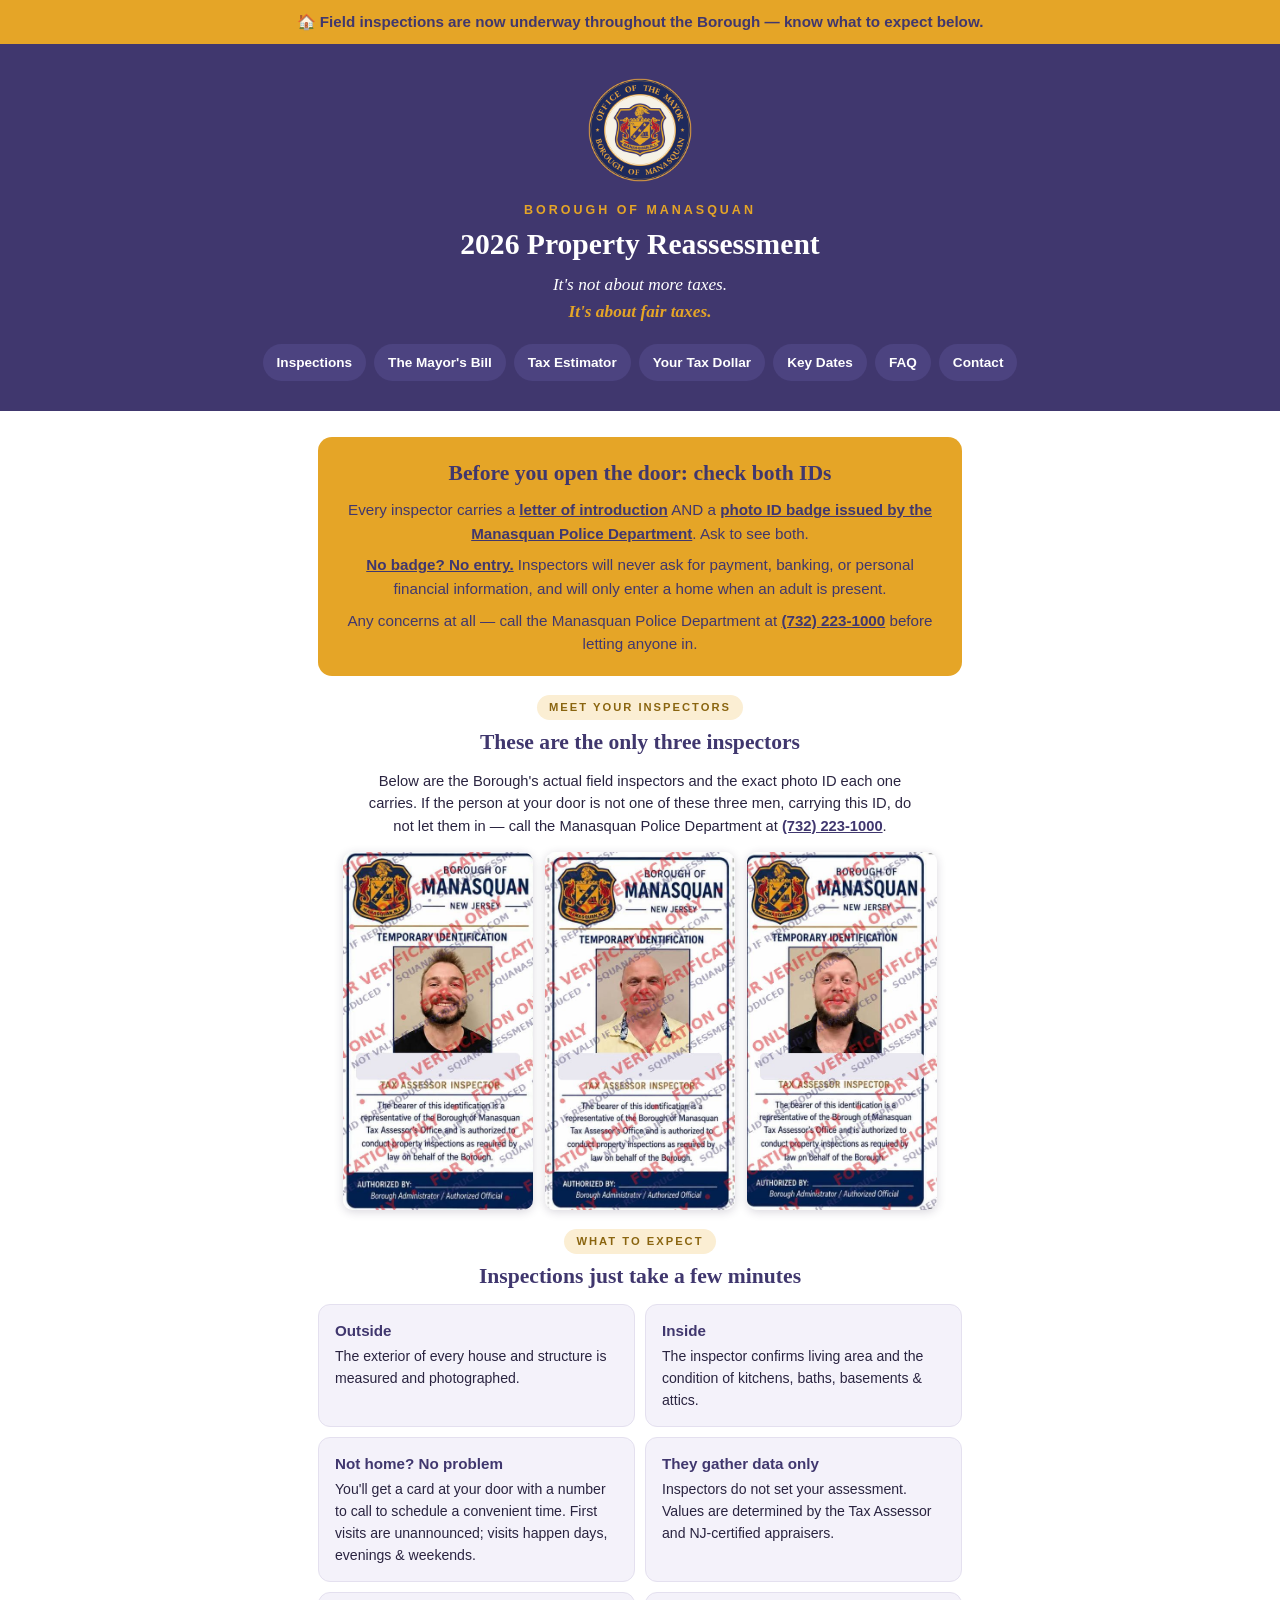
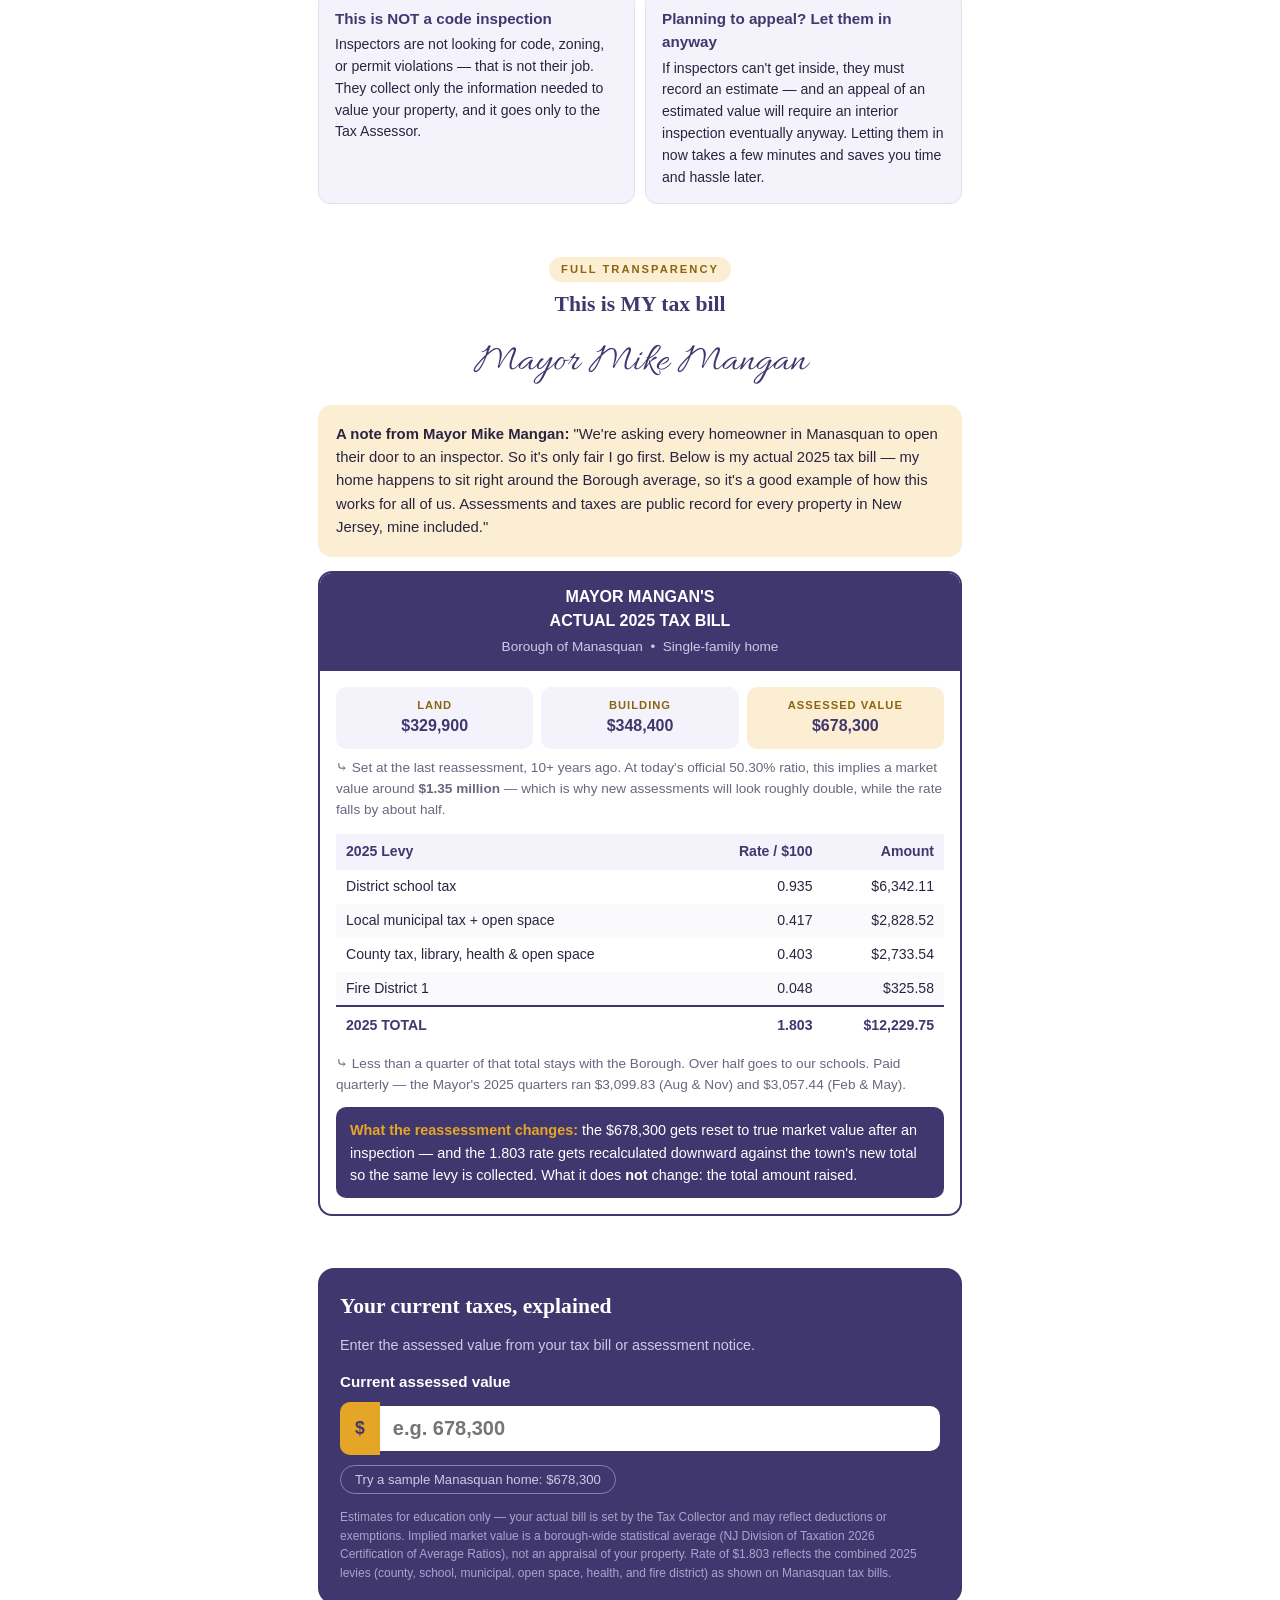
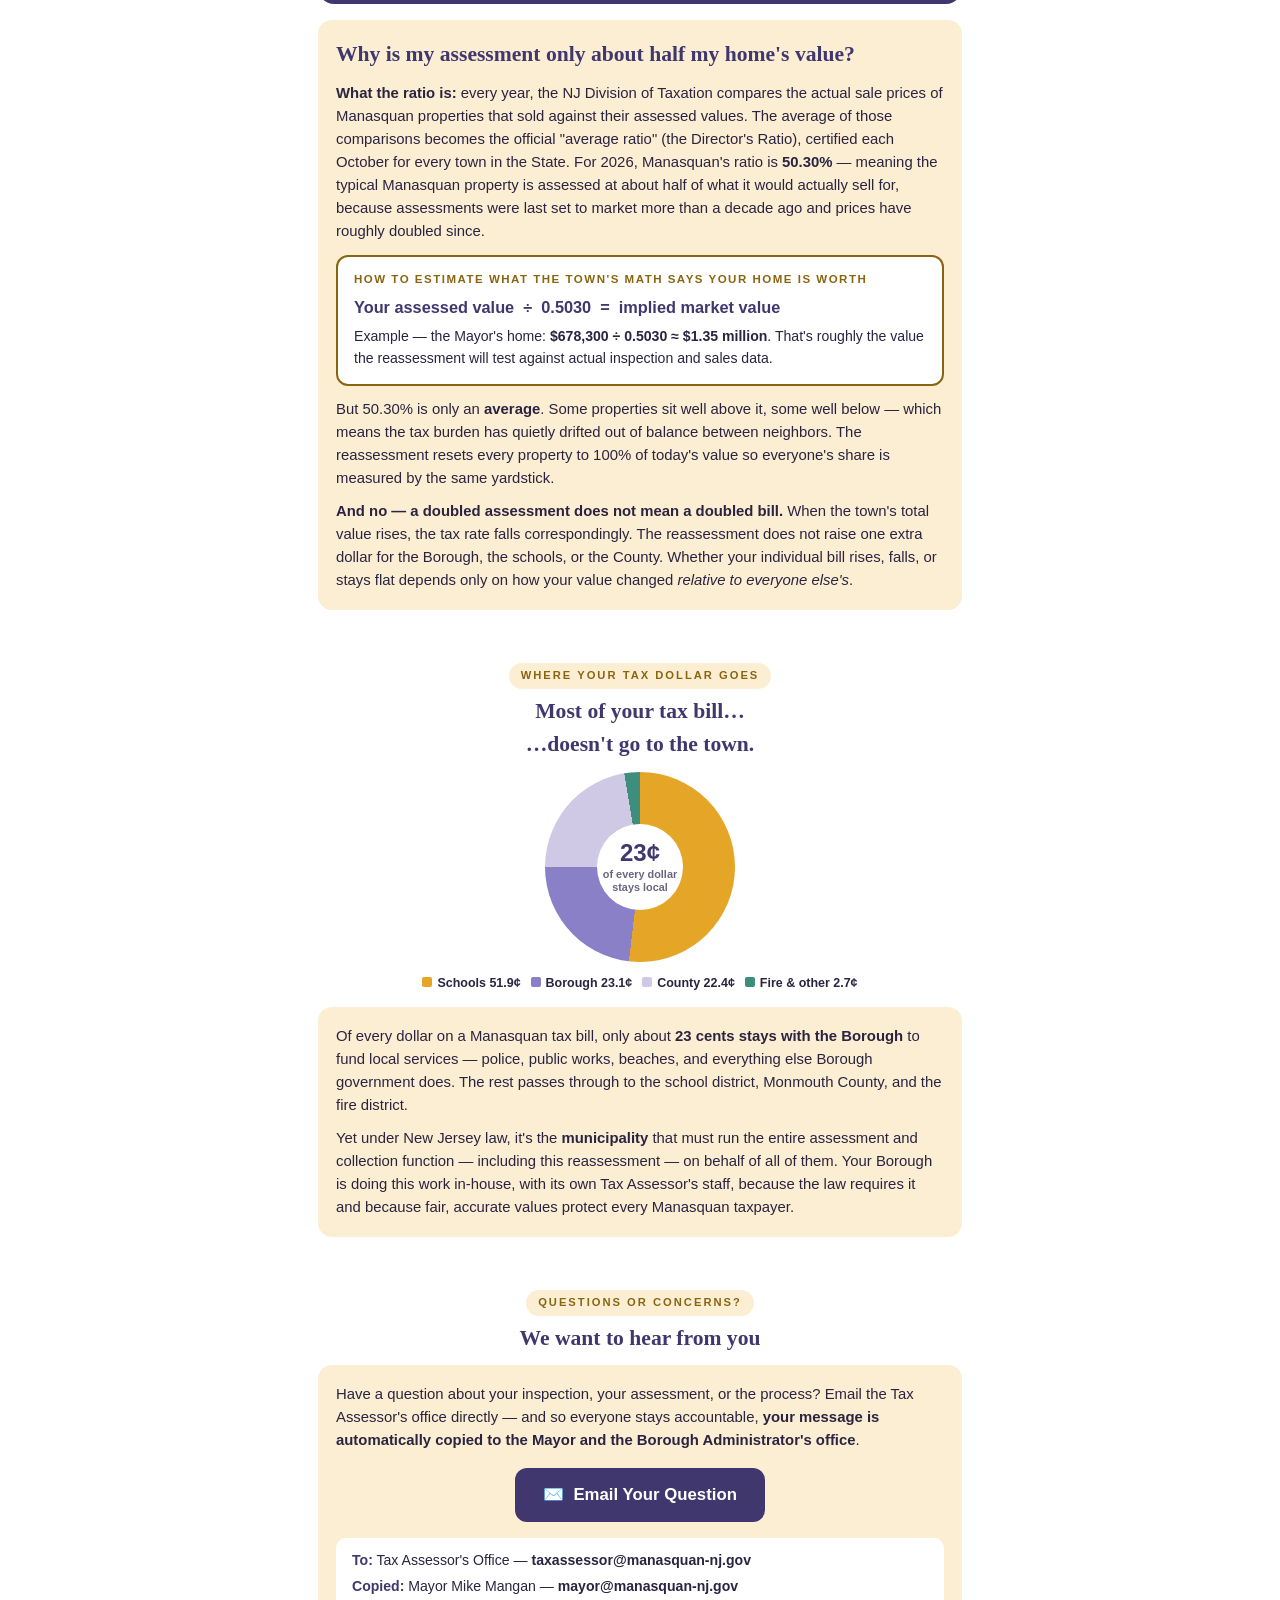
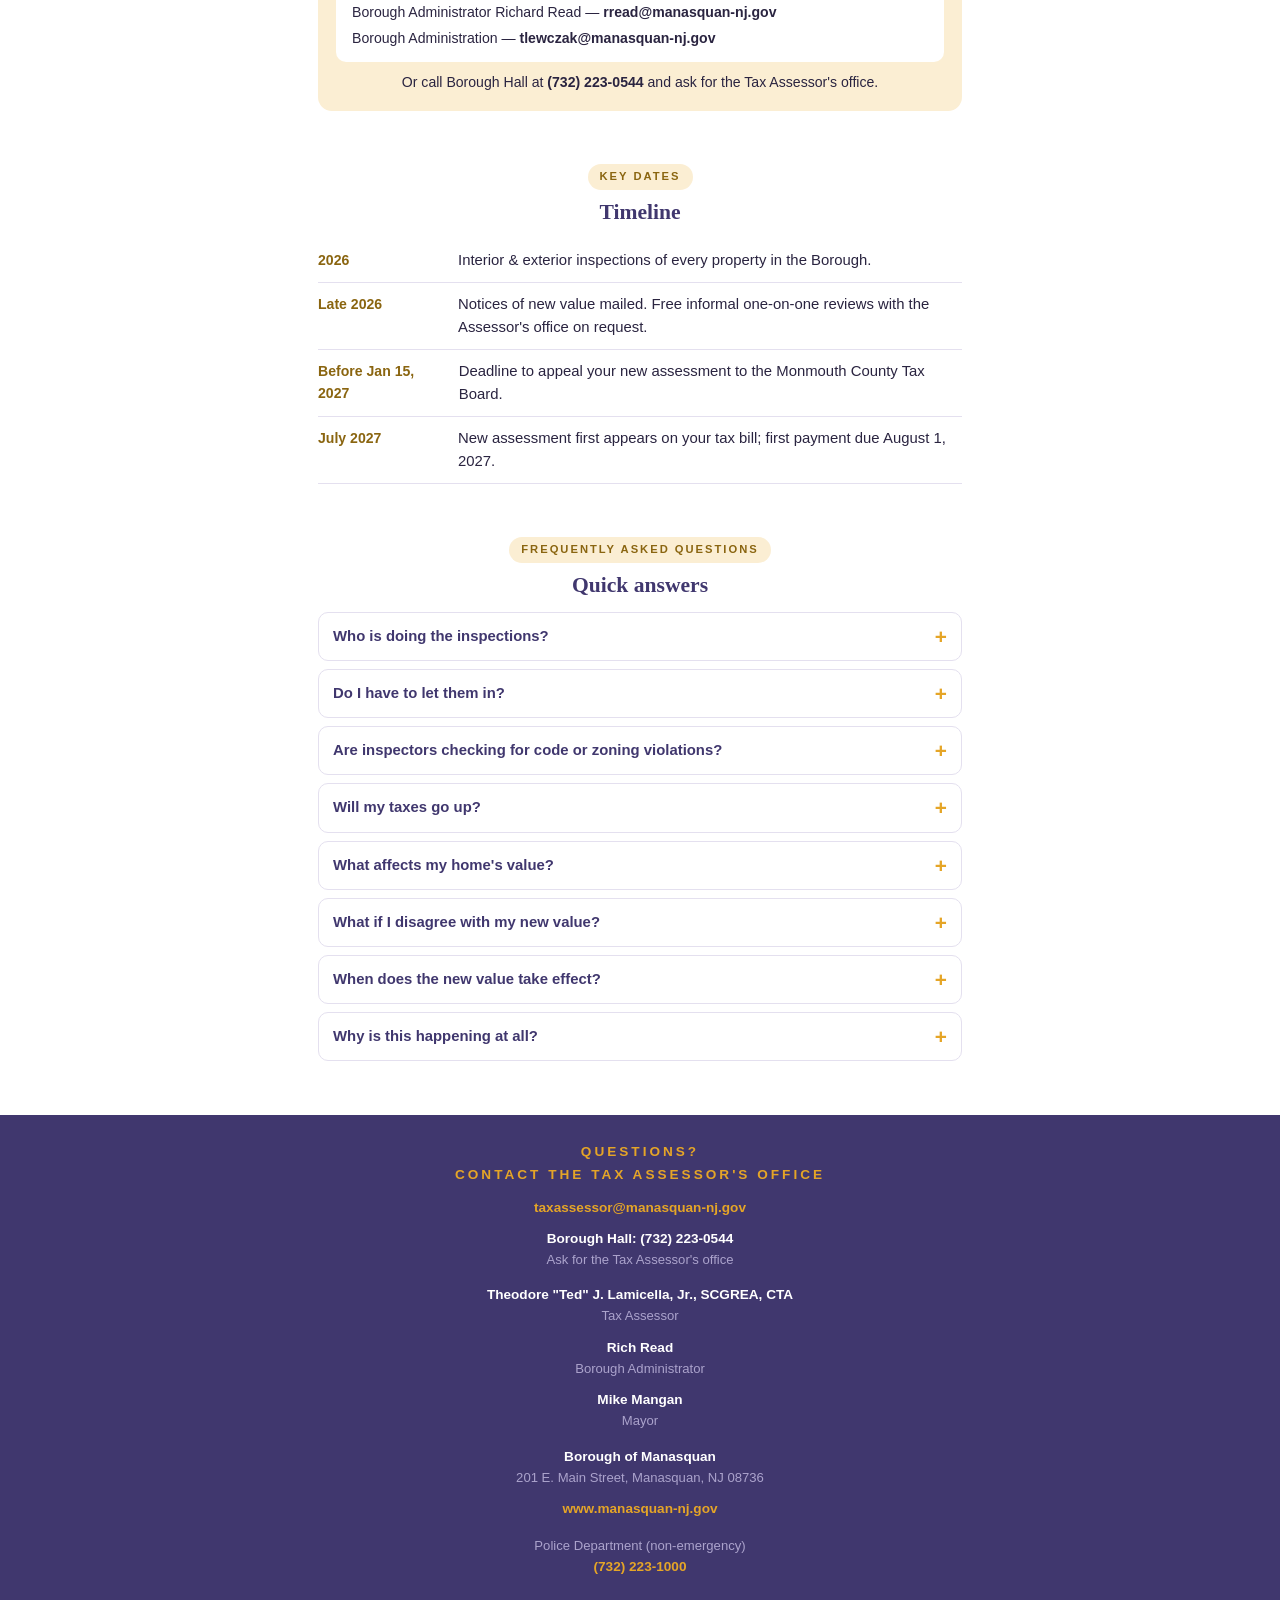
==== index.html @ 30f4b53f "Add files via upload" ====
<!DOCTYPE html>
<html lang="en">
<head>
<meta charset="UTF-8">
<meta name="viewport" content="width=device-width, initial-scale=1.0">
<title>SquanAssessment.com — Manasquan 2026 Property Reassessment</title>
<meta name="description" content="Official information hub for the Borough of Manasquan 2026 property reassessment: what to expect from inspections, tax estimator, key dates, and FAQs.">
<meta property="og:title" content="Manasquan 2026 Property Reassessment">
<link rel="preconnect" href="https://fonts.googleapis.com">
<link rel="preconnect" href="https://fonts.gstatic.com" crossorigin>
<link href="https://fonts.googleapis.com/css2?family=Allura&display=swap" rel="stylesheet">
<meta property="og:description" content="It's not about more taxes. It's about fair taxes. Estimate your bill, learn what inspectors do, and get the facts.">
<style>
  :root{--navy:#40376E;--navy2:#4C4380;--gold:#E5A527;--goldd:#8A6510;--red:#3E8E7E;--ink:#2A2440;--muted:#6B657F;--light:#F4F2FA;--goldl:#FBEED3;}
  *{box-sizing:border-box;margin:0;padding:0;}
  .sealimg{background:url("[data-uri]") center/contain no-repeat;display:inline-block;}
  html{scroll-behavior:smooth;}
  body{font-family:'Segoe UI',Arial,Helvetica,sans-serif;color:var(--ink);line-height:1.55;background:#fff;}
  .wrap{max-width:680px;margin:0 auto;padding:0 18px;}
  /* alert bar */
  .alert{background:var(--gold);color:var(--navy);text-align:center;padding:10px 16px;font-weight:700;font-size:.95rem;}
  /* header */
  header{background:var(--navy);color:#fff;text-align:center;padding:34px 18px 30px;}
  header img{width:104px;height:104px;}
  header .kicker{color:var(--gold);letter-spacing:3px;font-size:.78rem;font-weight:700;margin-top:12px;}
  header h1{font-size:1.85rem;margin:6px 0 2px;font-family:Georgia,serif;line-height:1.2;}
  header .tag{margin-top:10px;font-family:Georgia,serif;font-style:italic;font-size:1.08rem;}
  header .tag b{color:var(--gold);font-style:italic;}
  nav{display:flex;justify-content:center;gap:8px;flex-wrap:wrap;margin-top:18px;}
  nav a{color:#fff;background:var(--navy2);text-decoration:none;font-size:.85rem;font-weight:700;padding:8px 14px;border-radius:20px;}
  nav a:active{background:var(--gold);color:var(--navy);}
  section{padding:26px 0;}
  h2{color:var(--navy);font-size:1.35rem;margin-bottom:10px;font-family:Georgia,serif;}
  .tagpill{display:inline-block;background:var(--goldl);color:var(--goldd);font-weight:700;letter-spacing:2px;font-size:.7rem;padding:4px 12px;border-radius:20px;margin-bottom:6px;}
  /* safety card */
  .safety{background:var(--gold);color:var(--navy);border-radius:14px;padding:20px;text-align:center;}
  .safety h2{color:var(--navy);margin-bottom:8px;text-align:center;}
  .safety p{font-size:.95rem;margin-bottom:8px;}
  .safety p:last-child{margin-bottom:0;}
  .safety b{text-decoration:underline;}
  /* cards */
  .cards{display:grid;grid-template-columns:1fr;gap:10px;margin-top:10px;}
  @media(min-width:520px){.cards{grid-template-columns:1fr 1fr;}}
  .card{background:var(--light);border:1px solid #E4E0EF;border-radius:12px;padding:14px 16px;}
  .card b{color:var(--navy);display:block;margin-bottom:4px;font-size:.95rem;}
  .card p{font-size:.88rem;}
  /* calculator */
  .calc{background:var(--navy);border-radius:16px;padding:22px;color:#fff;}
  .calc h2{color:#fff;}
  .calc .sub{color:#CFC9E6;font-size:.9rem;margin-bottom:14px;}
  label{font-weight:700;display:block;margin-bottom:8px;font-size:.95rem;}
  .inputrow{display:flex;align-items:center;}
  .inputrow span.pre{background:var(--gold);color:var(--navy);font-weight:800;padding:13px 15px;border-radius:10px 0 0 10px;font-size:1.1rem;}
  input[type=text]{flex:1;font-size:1.25rem;font-weight:700;color:var(--ink);padding:11px 13px;border:none;border-radius:0 10px 10px 0;width:100%;outline:none;}
    .exbtn{margin-top:10px;background:none;border:1px solid #8A80B8;color:#CFC9E6;border-radius:20px;padding:6px 14px;font-size:.82rem;cursor:pointer;}
  .results{display:grid;grid-template-columns:1fr;gap:10px;margin-top:16px;}
  @media(min-width:520px){.results{grid-template-columns:1fr 1fr;}}
  .res{background:var(--navy2);border-radius:12px;padding:16px;text-align:center;}
  .res .lbl{font-size:.72rem;font-weight:700;letter-spacing:1.5px;color:var(--gold);}
  .res .val{font-size:1.6rem;font-weight:800;color:#fff;margin:4px 0 2px;}
  .res .sub2{font-size:.78rem;color:#CFC9E6;}
  .quarter{margin-top:10px;font-size:.88rem;color:#DDD8EE;display:none;}
  /* distribution pie */
  .pie{width:190px;height:190px;border-radius:50%;margin:0 auto;
       background:conic-gradient(#E5A527 0 51.86%, #8A80C8 51.86% 74.99%, #CFC9E6 74.99% 97.34%, #3E8E7E 97.34% 100%);
       position:relative;}
  .pie::after{content:"";position:absolute;inset:27.4%;border-radius:50%;background:var(--pie-hole,#fff);}
  .pie .center{position:absolute;inset:0;display:flex;flex-direction:column;align-items:center;justify-content:center;z-index:1;text-align:center;line-height:1.2;}
  /* distribution bar */
  .dist{margin-top:16px;display:none;}
  .dist .lbl{font-size:.72rem;font-weight:700;letter-spacing:1.5px;color:var(--gold);margin-bottom:8px;}
  .legend{display:flex;flex-wrap:wrap;gap:10px;margin-top:8px;font-size:.78rem;color:#DDD8EE;}
  .legend span i{display:inline-block;width:10px;height:10px;border-radius:2px;margin-right:5px;}
  .finePrint{font-size:.75rem;color:#ABA3CC;margin-top:14px;}
  /* explain */
  .explain{background:var(--goldl);border-radius:14px;padding:18px;}
  .explain p{font-size:.93rem;margin-bottom:10px;}
  .explain p:last-child{margin-bottom:0;}
  /* timeline */
  .timeline{list-style:none;}
  .timeline li{display:flex;gap:12px;padding:10px 0;border-bottom:1px solid #E4E0EF;align-items:baseline;font-size:.93rem;}
  .timeline .date{min-width:128px;font-weight:700;color:var(--goldd);font-size:.88rem;}
  /* faq */
  details{border:1px solid #E4E0EF;border-radius:10px;margin-bottom:8px;background:#fff;}
  details[open]{background:var(--light);}
  summary{cursor:pointer;padding:12px 40px 12px 14px;font-weight:700;color:var(--navy);list-style:none;position:relative;font-size:.93rem;}
  summary::-webkit-details-marker{display:none;}
  summary::after{content:"+";position:absolute;right:14px;top:8px;font-size:1.3rem;color:var(--gold);}
  details[open] summary::after{content:"–";}
  details .body{padding:0 14px 12px;font-size:.9rem;}
  footer{background:var(--navy);color:#CFC9E6;text-align:center;padding:26px 18px;font-size:.85rem;margin-top:20px;}
  footer .phone{color:#fff;font-size:1.25rem;font-weight:700;margin:6px 0;}
  footer a{color:var(--gold);text-decoration:none;font-weight:700;}
</style>
</head>
<body>

<div class="alert">🏠 Field inspections are now underway throughout the Borough — know what to expect below.</div>

<header>
  <div class="sealimg" role="img" aria-label="Office of the Mayor, Borough of Manasquan" style="width:104px;height:104px;"></div>
  <div class="kicker">BOROUGH OF MANASQUAN</div>
  <h1>2026 Property Reassessment</h1>
  <div class="tag">It's not about more taxes.<br><b>It's about fair taxes.</b></div>
  <nav>
    <a href="#inspections">Inspections</a>
    <a href="#mayorbill">The Mayor's Bill</a>
    <a href="#estimator">Tax Estimator</a>
    <a href="#dollar">Your Tax Dollar</a>
    <a href="#dates">Key Dates</a>
    <a href="#faq">FAQ</a>
    <a href="#contact">Contact</a>
  </nav>
</header>

<div class="wrap">

<section id="inspections">
  <div class="safety">
    <h2>Before you open the door: check both IDs</h2>
    <p>Every inspector carries a <b>letter of introduction</b> AND a <b>photo ID badge issued by the Manasquan Police Department</b>. Ask to see both.</p>
    <p><b>No badge? No entry.</b> Inspectors will never ask for payment, banking, or personal financial information, and will only enter a home when an adult is present.</p>
    <p>Any concerns at all — call the Manasquan Police Department at <a href="tel:7322231000" style="color:var(--navy);font-weight:800;">(732)&nbsp;223-1000</a> before letting anyone in.</p>
  </div>

  <div style="margin-top:18px;text-align:center;">
    <span class="tagpill">MEET YOUR INSPECTORS</span>
    <h2>These are the only three inspectors</h2>
    <p style="font-size:.92rem;max-width:560px;margin:0 auto 14px;">Below are the Borough's actual field inspectors and the exact photo ID each one carries. If the person at your door is not one of these three men, carrying this ID, do not let them in — call the Manasquan Police Department at <a href="tel:7322231000" style="color:var(--navy);font-weight:800;">(732)&nbsp;223-1000</a>.</p>
    <div style="display:flex;flex-wrap:wrap;justify-content:center;gap:12px;max-width:640px;margin:0 auto;">
      <img src="[data-uri]" alt="Manasquan Tax Assessor Inspector ID badge" style="width:min(190px,44vw);border-radius:10px;box-shadow:0 2px 10px rgba(42,36,64,.18);">
      <img src="[data-uri]" alt="Manasquan Tax Assessor Inspector ID badge" style="width:min(190px,44vw);border-radius:10px;box-shadow:0 2px 10px rgba(42,36,64,.18);">
      <img src="[data-uri]" alt="Manasquan Tax Assessor Inspector ID badge" style="width:min(190px,44vw);border-radius:10px;box-shadow:0 2px 10px rgba(42,36,64,.18);">
    </div>
  </div>

  <div style="margin-top:18px;">
    <div style="text-align:center;"><span class="tagpill">WHAT TO EXPECT</span>
    <h2>Inspections just take a few minutes</h2></div>
    <div class="cards">
      <div class="card"><b>Outside</b><p>The exterior of every house and structure is measured and photographed.</p></div>
      <div class="card"><b>Inside</b><p>The inspector confirms living area and the condition of kitchens, baths, basements &amp; attics.</p></div>
      <div class="card"><b>Not home? No problem</b><p>You'll get a card at your door with a number to call to schedule a convenient time. First visits are unannounced; visits happen days, evenings &amp; weekends.</p></div>
      <div class="card"><b>They gather data only</b><p>Inspectors do not set your assessment. Values are determined by the Tax Assessor and NJ-certified appraisers.</p></div>
      <div class="card"><b>This is NOT a code inspection</b><p>Inspectors are not looking for code, zoning, or permit violations — that is not their job. They collect only the information needed to value your property, and it goes only to the Tax Assessor.</p></div>
      <div class="card"><b>Planning to appeal? Let them in anyway</b><p>If inspectors can't get inside, they must record an estimate — and an appeal of an estimated value will require an interior inspection eventually anyway. Letting them in now takes a few minutes and saves you time and hassle later.</p></div>
    </div>
  </div>
</section>

<section id="mayorbill" style="text-align:center;">
  <span class="tagpill">FULL TRANSPARENCY</span>
  <h2 style="text-align:center;">This is MY tax bill</h2>
  <div style="font-family:'Allura','Snell Roundhand','Segoe Script',cursive;font-size:2.5rem;color:var(--navy);margin:2px 0 12px;">Mayor Mike Mangan</div>
  <div class="explain" style="margin-bottom:14px;text-align:left;">
    <p><b>A note from Mayor Mike Mangan:</b> "We're asking every homeowner in Manasquan to open their door to an inspector. So it's only fair I go first. Below is my actual 2025 tax bill — my home happens to sit right around the Borough average, so it's a good example of how this works for all of us. Assessments and taxes are public record for every property in New Jersey, mine included."</p>
  </div>

  <div style="border:2px solid var(--navy);border-radius:14px;overflow:hidden;text-align:left;">
    <div style="background:var(--navy);color:#fff;padding:12px 16px;text-align:center;">
      <b>MAYOR MANGAN'S</b><br><b>ACTUAL 2025 TAX BILL</b><br>
      <span style="color:#CFC9E6;font-size:.85rem;">Borough of Manasquan &nbsp;•&nbsp; Single-family home</span>
    </div>
    <div style="padding:16px;">

      <div style="display:grid;grid-template-columns:1fr 1fr 1fr;gap:8px;text-align:center;">
        <div style="background:var(--light);border-radius:10px;padding:10px;"><div style="font-size:.7rem;font-weight:700;letter-spacing:1px;color:var(--goldd);">LAND</div><div style="font-weight:800;color:var(--navy);">$329,900</div></div>
        <div style="background:var(--light);border-radius:10px;padding:10px;"><div style="font-size:.7rem;font-weight:700;letter-spacing:1px;color:var(--goldd);">BUILDING</div><div style="font-weight:800;color:var(--navy);">$348,400</div></div>
        <div style="background:var(--goldl);border-radius:10px;padding:10px;"><div style="font-size:.7rem;font-weight:700;letter-spacing:1px;color:var(--goldd);">ASSESSED VALUE</div><div style="font-weight:800;color:var(--navy);">$678,300</div></div>
      </div>
      <p style="font-size:.85rem;margin-top:8px;color:var(--muted);">⤷ Set at the last reassessment, 10+ years ago. At today's official 50.30% ratio, this implies a market value around <b>$1.35&nbsp;million</b> — which is why new assessments will look roughly double, while the rate falls by about half.</p>

      <table style="width:100%;border-collapse:collapse;font-size:.88rem;margin-top:14px;">
        <tr style="background:var(--light);"><th style="text-align:left;padding:7px 10px;color:var(--navy);">2025 Levy</th><th style="text-align:right;padding:7px 10px;color:var(--navy);">Rate / $100</th><th style="text-align:right;padding:7px 10px;color:var(--navy);">Amount</th></tr>
        <tr><td style="padding:6px 10px;">District school tax</td><td style="text-align:right;padding:6px 10px;">0.935</td><td style="text-align:right;padding:6px 10px;">$6,342.11</td></tr>
        <tr style="background:#FAFAFC;"><td style="padding:6px 10px;">Local municipal tax + open space</td><td style="text-align:right;padding:6px 10px;">0.417</td><td style="text-align:right;padding:6px 10px;">$2,828.52</td></tr>
        <tr><td style="padding:6px 10px;">County tax, library, health &amp; open space</td><td style="text-align:right;padding:6px 10px;">0.403</td><td style="text-align:right;padding:6px 10px;">$2,733.54</td></tr>
        <tr style="background:#FAFAFC;"><td style="padding:6px 10px;">Fire District 1</td><td style="text-align:right;padding:6px 10px;">0.048</td><td style="text-align:right;padding:6px 10px;">$325.58</td></tr>
        <tr style="border-top:2px solid var(--navy);"><td style="padding:8px 10px;font-weight:800;color:var(--navy);">2025 TOTAL</td><td style="text-align:right;padding:8px 10px;font-weight:800;color:var(--navy);">1.803</td><td style="text-align:right;padding:8px 10px;font-weight:800;color:var(--navy);">$12,229.75</td></tr>
      </table>
      <p style="font-size:.85rem;margin-top:8px;color:var(--muted);">⤷ Less than a quarter of that total stays with the Borough. Over half goes to our schools. Paid quarterly — the Mayor's 2025 quarters ran $3,099.83 (Aug &amp; Nov) and $3,057.44 (Feb &amp; May).</p>

      <div style="background:var(--navy);color:#fff;border-radius:10px;padding:12px 14px;margin-top:12px;font-size:.9rem;">
        <b style="color:var(--gold);">What the reassessment changes:</b> the $678,300 gets reset to true market value after an inspection — and the 1.803 rate gets recalculated downward against the town's new total so the same levy is collected. What it does <b>not</b> change: the total amount raised.
      </div>

    </div>
  </div>
</section>

<section id="estimator">
  <div class="calc">
    <h2>Your current taxes, explained</h2>
    <div class="sub">Enter the assessed value from your tax bill or assessment notice.</div>
    <label for="av">Current assessed value</label>
    <div class="inputrow">
      <span class="pre">$</span>
      <input type="text" id="av" inputmode="numeric" placeholder="e.g. 678,300" autocomplete="off">
    </div>
    <button class="exbtn" id="exbtn" type="button">Try a sample Manasquan home: $678,300</button>

    <div class="results" id="results" style="display:none;">
      <div class="res">
        <div class="lbl">ESTIMATED ANNUAL TAX</div>
        <div class="val" id="bill">—</div>
        <div class="sub2">at the 2025 all-in rate of $1.803 per $100 of assessed value</div>
      </div>
      <div class="res">
        <div class="lbl">IMPLIED MARKET VALUE</div>
        <div class="val" id="mkt">—</div>
        <div class="sub2">your assessment ÷ the State's official 50.30% ratio for Manasquan</div>
      </div>
    </div>
    <div class="quarter" id="quarter"></div>

    <div class="dist" id="dist">
      <div class="lbl">WHERE YOUR TAX DOLLAR GOES</div>
      <div class="pie" style="--pie-hole:var(--navy);width:160px;height:160px;">
        <div class="center" style="color:#fff;"><span id="pieTotal" style="font-size:1.05rem;font-weight:800;"></span><span style="font-size:.62rem;font-weight:700;color:#CFC9E6;">per year</span></div>
      </div>
      <div class="legend" style="justify-content:center;margin-top:12px;">
        <span><i style="background:#E5A527;"></i>Schools 51.9% — <b id="dSchool"></b></span>
        <span><i style="background:#8A80C8;"></i>Municipal 23.1% — <b id="dMuni"></b></span>
        <span><i style="background:#CFC9E6;"></i>County 22.4% — <b id="dCounty"></b></span>
        <span><i style="background:#3E8E7E;"></i>Fire &amp; other 2.7% — <b id="dOther"></b></span>
      </div>
    </div>

    <div class="finePrint">Estimates for education only — your actual bill is set by the Tax Collector and may reflect deductions or exemptions. Implied market value is a borough-wide statistical average (NJ Division of Taxation 2026 Certification of Average Ratios), not an appraisal of your property. Rate of $1.803 reflects the combined 2025 levies (county, school, municipal, open space, health, and fire district) as shown on Manasquan tax bills.</div>
  </div>

  <div class="explain" style="margin-top:16px;">
    <h2>Why is my assessment only about half my home's value?</h2>
    <p><b>What the ratio is:</b> every year, the NJ Division of Taxation compares the actual sale prices of Manasquan properties that sold against their assessed values. The average of those comparisons becomes the official "average ratio" (the Director's Ratio), certified each October for every town in the State. For 2026, Manasquan's ratio is <b>50.30%</b> — meaning the typical Manasquan property is assessed at about half of what it would actually sell for, because assessments were last set to market more than a decade ago and prices have roughly doubled since.</p>
    <div style="background:#fff;border:2px solid var(--goldd);border-radius:12px;padding:14px 16px;margin:12px 0;">
      <div style="font-size:.72rem;font-weight:700;letter-spacing:1.5px;color:var(--goldd);margin-bottom:6px;">HOW TO ESTIMATE WHAT THE TOWN'S MATH SAYS YOUR HOME IS WORTH</div>
      <div style="font-weight:800;color:var(--navy);font-size:1.02rem;">Your assessed value &nbsp;÷&nbsp; 0.5030 &nbsp;=&nbsp; implied market value</div>
      <div style="font-size:.88rem;color:var(--ink);margin-top:6px;">Example — the Mayor's home: <b>$678,300 ÷ 0.5030 ≈ $1.35 million</b>. That's roughly the value the reassessment will test against actual inspection and sales data.</div>
    </div>
    <p>But 50.30% is only an <b>average</b>. Some properties sit well above it, some well below — which means the tax burden has quietly drifted out of balance between neighbors. The reassessment resets every property to 100% of today's value so everyone's share is measured by the same yardstick.</p>
    <p><b>And no — a doubled assessment does not mean a doubled bill.</b> When the town's total value rises, the tax rate falls correspondingly. The reassessment does not raise one extra dollar for the Borough, the schools, or the County. Whether your individual bill rises, falls, or stays flat depends only on how your value changed <i>relative to everyone else's</i>.</p>
  </div>
</section>

<section id="dollar">
  <div style="text-align:center;"><span class="tagpill">WHERE YOUR TAX DOLLAR GOES</span>
  <h2>Most of your tax bill…<br>…doesn't go to the town.</h2></div>
  <div class="pie" style="--pie-hole:#fff;">
    <div class="center"><span style="font-size:1.5rem;font-weight:800;color:var(--navy);">23&cent;</span><span style="font-size:.68rem;font-weight:700;color:var(--muted);">of every dollar<br>stays local</span></div>
  </div>
  <div class="legend" style="color:var(--ink);justify-content:center;margin-top:12px;">
    <span><i style="background:#E5A527;"></i><b>Schools&nbsp;51.9¢</b></span>
    <span><i style="background:#8A80C8;"></i><b>Borough&nbsp;23.1¢</b></span>
    <span><i style="background:#CFC9E6;"></i><b>County&nbsp;22.4¢</b></span>
    <span><i style="background:#3E8E7E;"></i><b>Fire&nbsp;&amp;&nbsp;other&nbsp;2.7¢</b></span>
  </div>
  <div class="explain" style="margin-top:14px;">
    <p>Of every dollar on a Manasquan tax bill, only about <b>23 cents stays with the Borough</b> to fund local services — police, public works, beaches, and everything else Borough government does. The rest passes through to the school district, Monmouth County, and the fire district.</p>
    <p>Yet under New Jersey law, it's the <b>municipality</b> that must run the entire assessment and collection function — including this reassessment — on behalf of all of them. Your Borough is doing this work in-house, with its own Tax Assessor's staff, because the law requires it and because fair, accurate values protect every Manasquan taxpayer.</p>
  </div>
</section>

<section id="contact">
  <div style="text-align:center;"><span class="tagpill">QUESTIONS OR CONCERNS?</span>
  <h2>We want to hear from you</h2></div>
  <div class="explain">
    <p>Have a question about your inspection, your assessment, or the process? Email the Tax Assessor's office directly — and so everyone stays accountable, <b>your message is automatically copied to the Mayor and the Borough Administrator's office</b>.</p>
    <p style="text-align:center;margin:16px 0;">
      <a href="mailto:taxassessor@manasquan-nj.gov?cc=mayor@manasquan-nj.gov,rread@manasquan-nj.gov,tlewczak@manasquan-nj.gov&subject=Reassessment%20Question%20(via%20SquanAssessment.com)&body=Name%3A%0AProperty%20address%3A%0A%0AMy%20question%20or%20concern%3A%0A"
         style="display:inline-block;background:var(--navy);color:#fff;font-weight:800;text-decoration:none;padding:14px 28px;border-radius:12px;font-size:1.05rem;">✉️&nbsp; Email Your Question</a>
    </p>
    <div style="background:#fff;border-radius:10px;padding:12px 16px;font-size:.88rem;">
      <div style="margin-bottom:4px;"><b style="color:var(--navy);">To:</b> Tax Assessor's Office — <b>taxassessor@manasquan-nj.gov</b></div>
      <div style="margin-bottom:4px;"><b style="color:var(--navy);">Copied:</b> Mayor Mike Mangan — <b>mayor@manasquan-nj.gov</b></div>
      <div style="margin-bottom:4px;"><b style="color:var(--navy);"></b>Borough Administrator Richard Read — <b>rread@manasquan-nj.gov</b></div>
      <div><b style="color:var(--navy);"></b>Borough Administration — <b>tlewczak@manasquan-nj.gov</b></div>
    </div>
    <p style="text-align:center;font-size:.88rem;margin-top:10px;">Or call Borough Hall at <b>(732)&nbsp;223-0544</b> and ask for the Tax Assessor's office.</p>
  </div>

</section>

<section id="dates">
  <div style="text-align:center;"><span class="tagpill">KEY DATES</span>
  <h2>Timeline</h2></div>
  <ul class="timeline">
    <li><span class="date">2026</span><span>Interior &amp; exterior inspections of every property in the Borough.</span></li>
    <li><span class="date">Late 2026</span><span>Notices of new value mailed. Free informal one-on-one reviews with the Assessor's office on request.</span></li>
    <li><span class="date">Before Jan 15, 2027</span><span>Deadline to appeal your new assessment to the Monmouth County Tax Board.</span></li>
    <li><span class="date">July 2027</span><span>New assessment first appears on your tax bill; first payment due August 1, 2027.</span></li>
  </ul>
</section>

<section id="faq">
  <div style="text-align:center;"><span class="tagpill">FREQUENTLY ASKED QUESTIONS</span>
  <h2>Quick answers</h2></div>

  <details><summary>Who is doing the inspections?</summary><div class="body">Trained inspectors from the Borough Tax Assessor's own staff — this reassessment is being done in-house, not by an outside firm. Every inspector carries a letter of introduction and a Manasquan Police Department photo ID badge.</div></details>
  <details><summary>Do I have to let them in?</summary><div class="body">You never have to answer the door at an inconvenient time. But an actual interior inspection is in your interest: if inspectors can't get inside after two visits, they must record a considered estimate of your interior — and if that estimate is wrong, your value could be too. Even if you expect to appeal, an appeal of an estimated value will require an interior inspection eventually anyway — so letting the inspector in now costs you less time, not more. If you miss them, just call the number on the card they leave.</div></details>
  <details><summary>Are inspectors checking for code or zoning violations?</summary><div class="body">No. This is not a code enforcement, zoning, or permit inspection, and inspectors are not looking for violations. Their only job is to gather the information needed to fairly value your property — living area, condition, and features — and that information goes only to the Tax Assessor for valuation purposes.</div></details>
  <details><summary>Will my taxes go up?</summary><div class="body">Not necessarily. The reassessment collects the same total levy — it doesn't raise one extra dollar. As values rise to 100% of market, the tax rate falls correspondingly. Your individual bill depends on how your property's value changed relative to everyone else's, and can't be predicted until the reassessment is complete and the new rate is computed.</div></details>
  <details><summary>What affects my home's value?</summary><div class="body">Total living area in square feet (not a room count), plus condition and features: remodeled kitchens and baths, finished basements, central air, decks, patios, pools, garages, land features, and overall condition. Physical condition also sets depreciation for age and use.</div></details>
  <details><summary>What if I disagree with my new value?</summary><div class="body">First, request a free informal one-on-one review with the Tax Assessor's office — they'll walk through exactly how your value was reached. Still not satisfied? File a formal appeal with the Monmouth County Tax Board before January 15. Bring recent sales of comparable properties. Remember: you can appeal your assessment, not your taxes.</div></details>
  <details><summary>When does the new value take effect?</summary><div class="body">The new assessment becomes the basis of your 2027 taxes. It first appears on the bill you receive in July 2027, with the first payment due August 1, 2027.</div></details>
  <details><summary>Why is this happening at all?</summary><div class="body">The Monmouth County Board of Taxation ordered Manasquan (and several other towns) to reassess. NJ law requires assessment at 100% of true market value, and after 10+ years ours have drifted to about half that — unevenly. The purpose is a fair distribution of the same tax levy.</div></details>
</section>

</div>

<footer>
  <div style="letter-spacing:3px;color:#E5A527;font-weight:700;">QUESTIONS?</div>
  <div style="letter-spacing:3px;color:#E5A527;font-weight:700;margin-top:2px;">CONTACT THE TAX ASSESSOR'S OFFICE</div>

  <div style="margin-top:12px;"><a href="mailto:taxassessor@manasquan-nj.gov">taxassessor@manasquan-nj.gov</a></div>
  <div style="margin-top:10px;"><b style="color:#fff;">Borough Hall: <a href="tel:7322230544" style="color:#fff;text-decoration:none;">(732) 223-0544</a></b><br><span style="font-size:.82rem;color:#ABA3CC;">Ask for the Tax Assessor's office</span></div>

  <div style="margin-top:14px;"><b style="color:#fff;">Theodore "Ted" J. Lamicella, Jr., SCGREA, CTA</b><br><span style="font-size:.82rem;color:#ABA3CC;">Tax Assessor</span></div>
  <div style="margin-top:10px;"><b style="color:#fff;">Rich Read</b><br><span style="font-size:.82rem;color:#ABA3CC;">Borough Administrator</span></div>
  <div style="margin-top:10px;"><b style="color:#fff;">Mike Mangan</b><br><span style="font-size:.82rem;color:#ABA3CC;">Mayor</span></div>

  <div style="margin-top:14px;"><b style="color:#fff;">Borough of Manasquan</b><br><span style="font-size:.82rem;color:#ABA3CC;">201 E. Main Street, Manasquan, NJ 08736</span></div>
  <div style="margin-top:10px;"><a href="https://www.manasquan-nj.gov">www.manasquan-nj.gov</a></div>

  <div style="margin-top:16px;"><span style="font-size:.82rem;color:#ABA3CC;">Police Department (non-emergency)</span><br><a href="tel:7322231000" style="color:#E5A527;font-weight:700;text-decoration:none;">(732) 223-1000</a></div>
</footer>

<script>
(function(){
  var RATE = 1.803;    // 2025 all-in rate per $100 (matches actual Manasquan bills incl. fire district)
  var RATIO = 0.5030;  // NJ 2026 average ratio for Manasquan
  var SPLIT = {school:0.5186, muni:0.2313, county:0.2235, other:0.0266};
  var av = document.getElementById('av');

  function fmt(n){ return n.toLocaleString('en-US', {style:'currency', currency:'USD', maximumFractionDigits:0}); }

  function recalc(){
    var raw = av.value.replace(/[^0-9]/g,'');
    av.value = raw.length ? parseInt(raw,10).toLocaleString('en-US') : '';
    var v = parseInt(raw||'0',10);
    var show = v >= 10000;
    document.getElementById('results').style.display = show ? 'grid' : 'none';
    document.getElementById('quarter').style.display = show ? 'block' : 'none';
    document.getElementById('dist').style.display = show ? 'block' : 'none';
    if(!show) return;
    var bill = v/100*RATE;
    document.getElementById('bill').textContent = fmt(bill);
    document.getElementById('mkt').textContent = fmt(v/RATIO);
    document.getElementById('quarter').innerHTML = 'That\'s roughly <b>' + fmt(bill/4) + ' per quarter</b> (' + fmt(bill/12) + '/month).';
    document.getElementById('dSchool').textContent = fmt(bill*SPLIT.school);
    document.getElementById('dMuni').textContent = fmt(bill*SPLIT.muni);
    document.getElementById('dCounty').textContent = fmt(bill*SPLIT.county);
    document.getElementById('dOther').textContent = fmt(bill*SPLIT.other);
    document.getElementById('pieTotal').textContent = fmt(bill);
  }
  av.addEventListener('input', recalc);
  document.getElementById('exbtn').addEventListener('click', function(){
    av.value = '678,300'; recalc();
    av.scrollIntoView({behavior:'smooth', block:'center'});
  });

})();
</script>

</body>
</html>
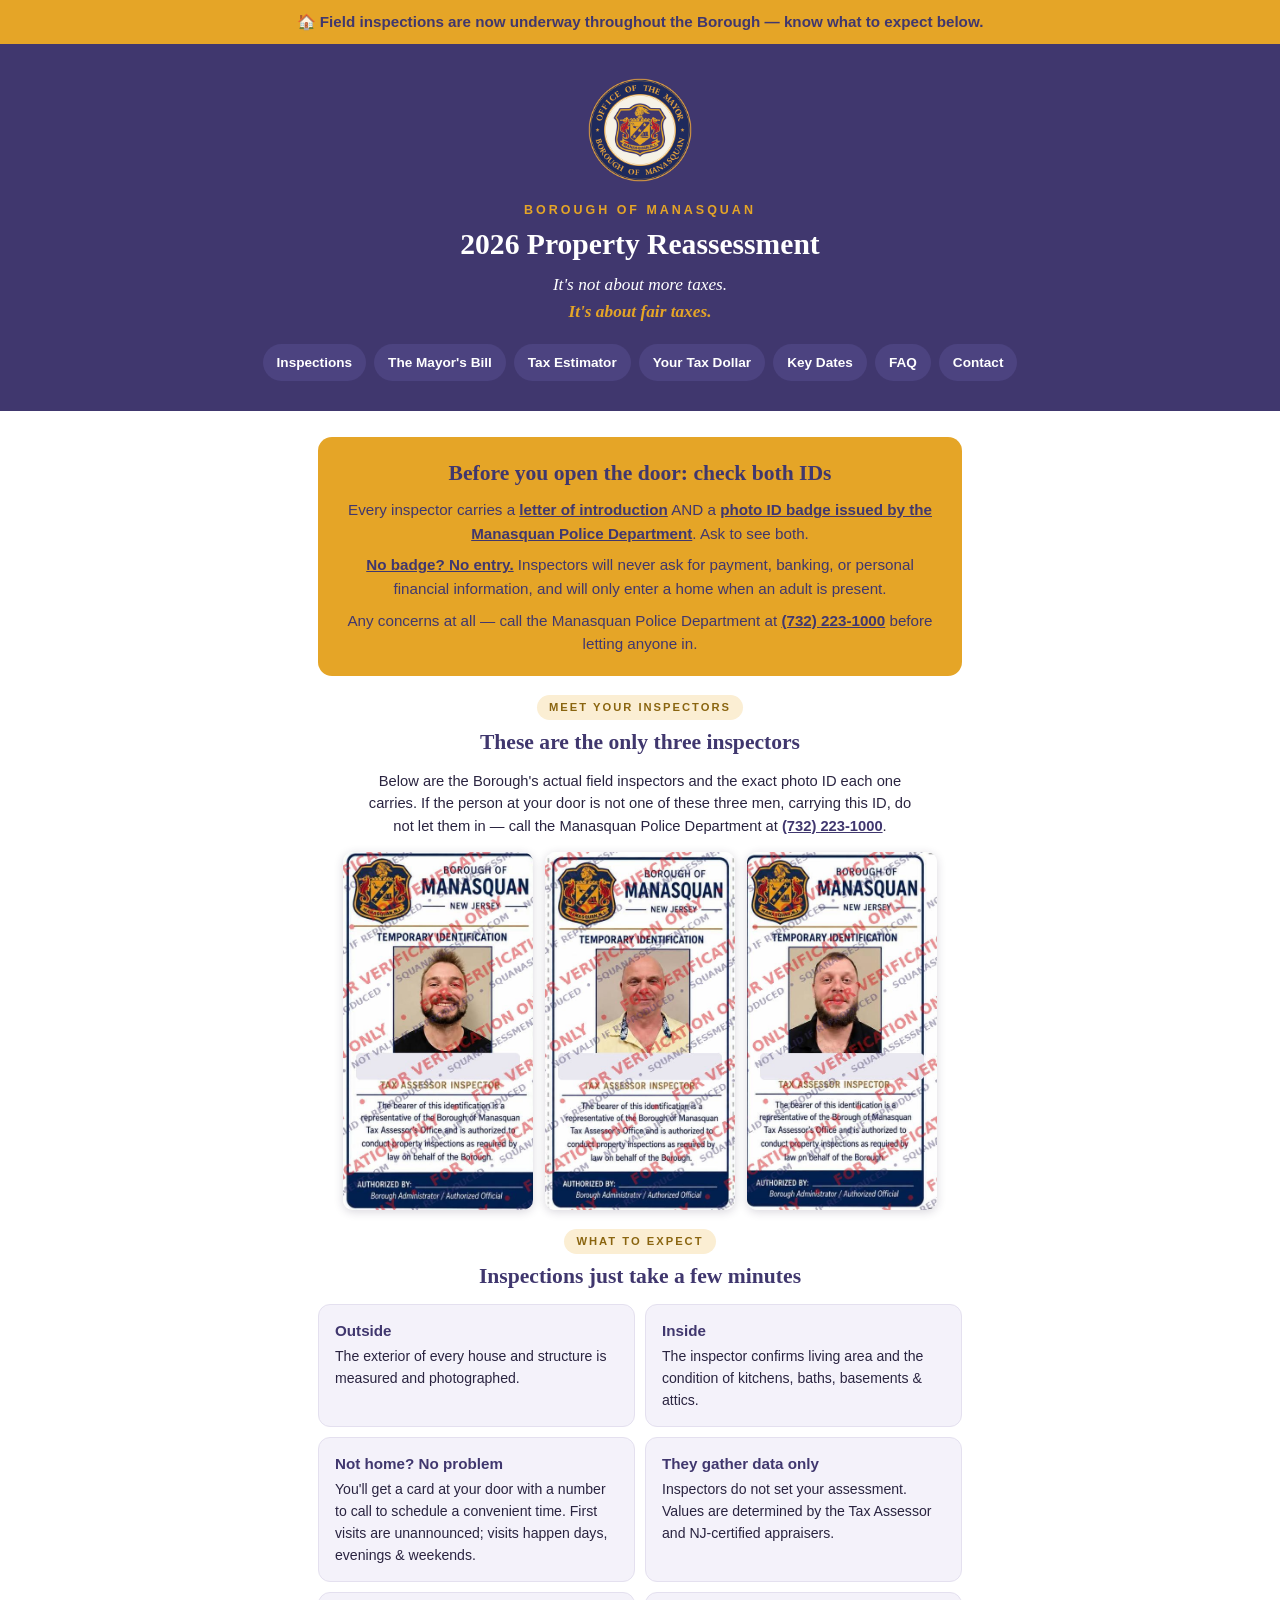
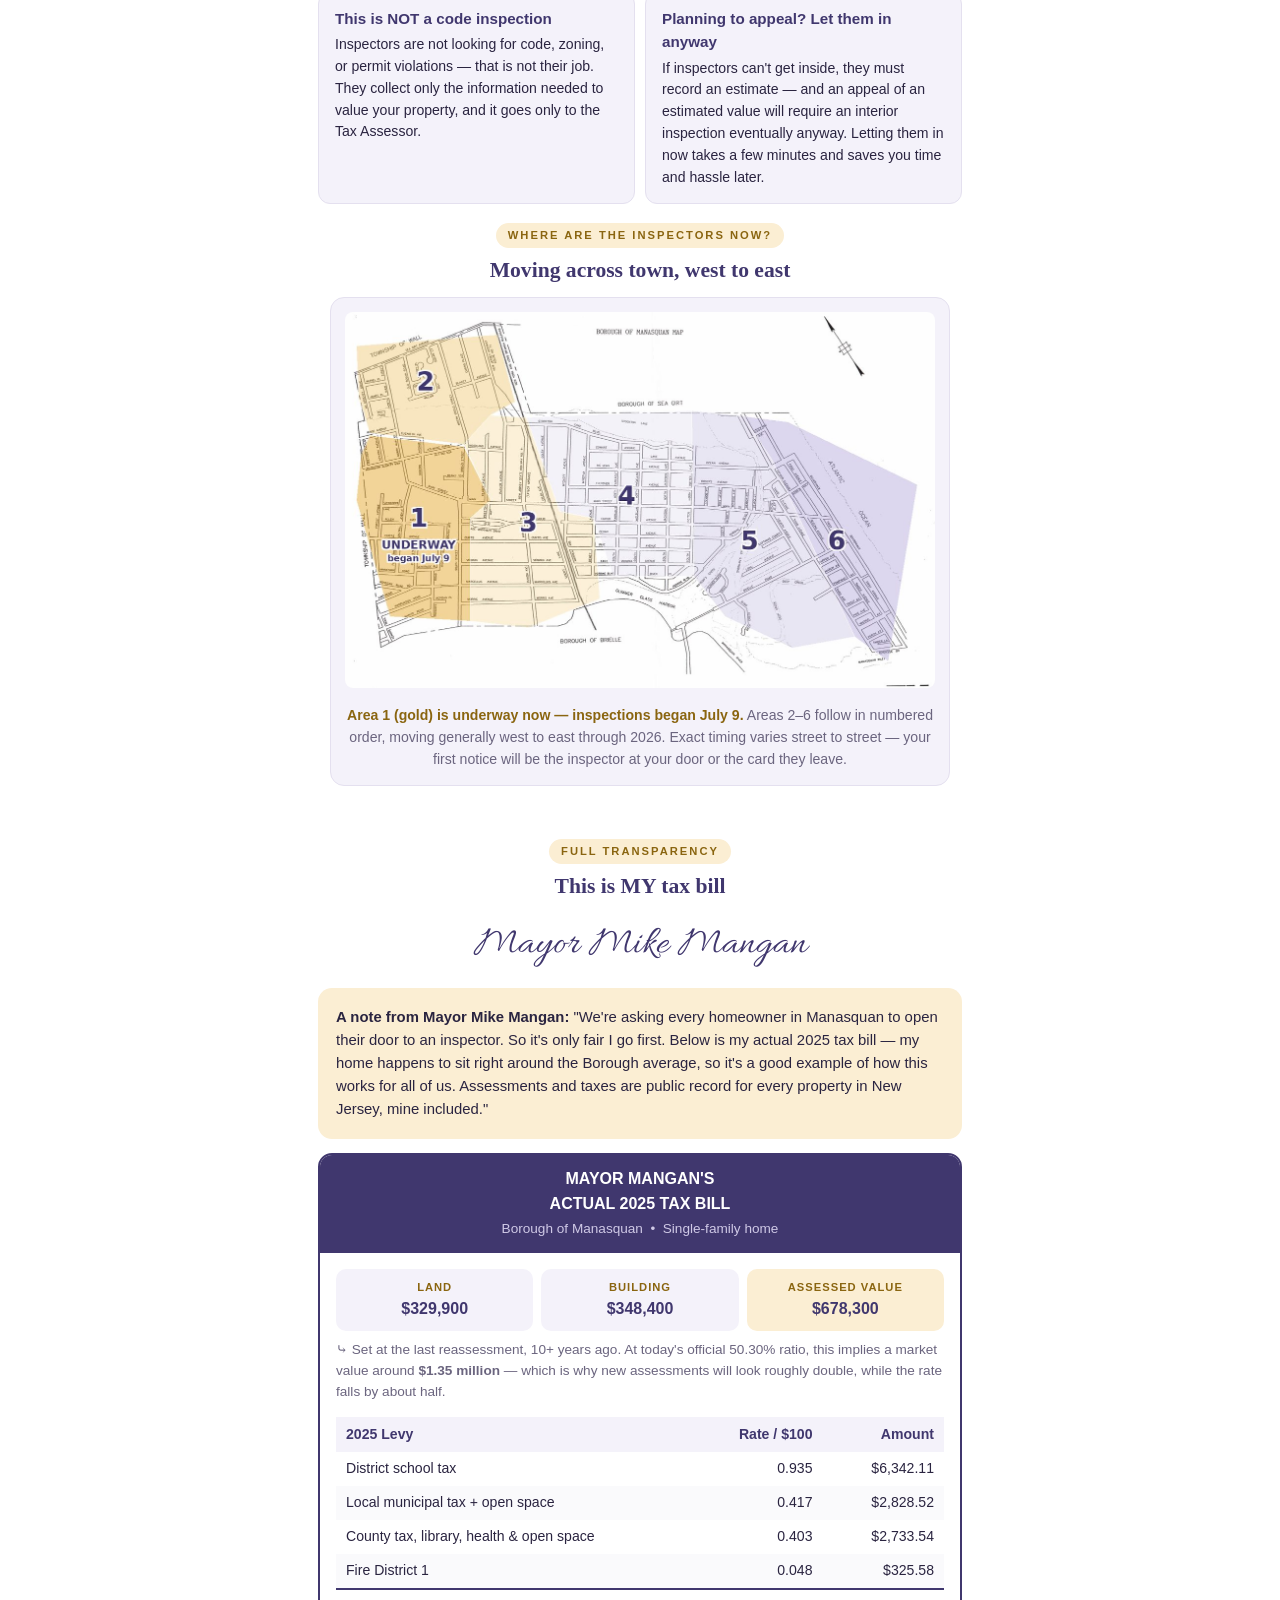
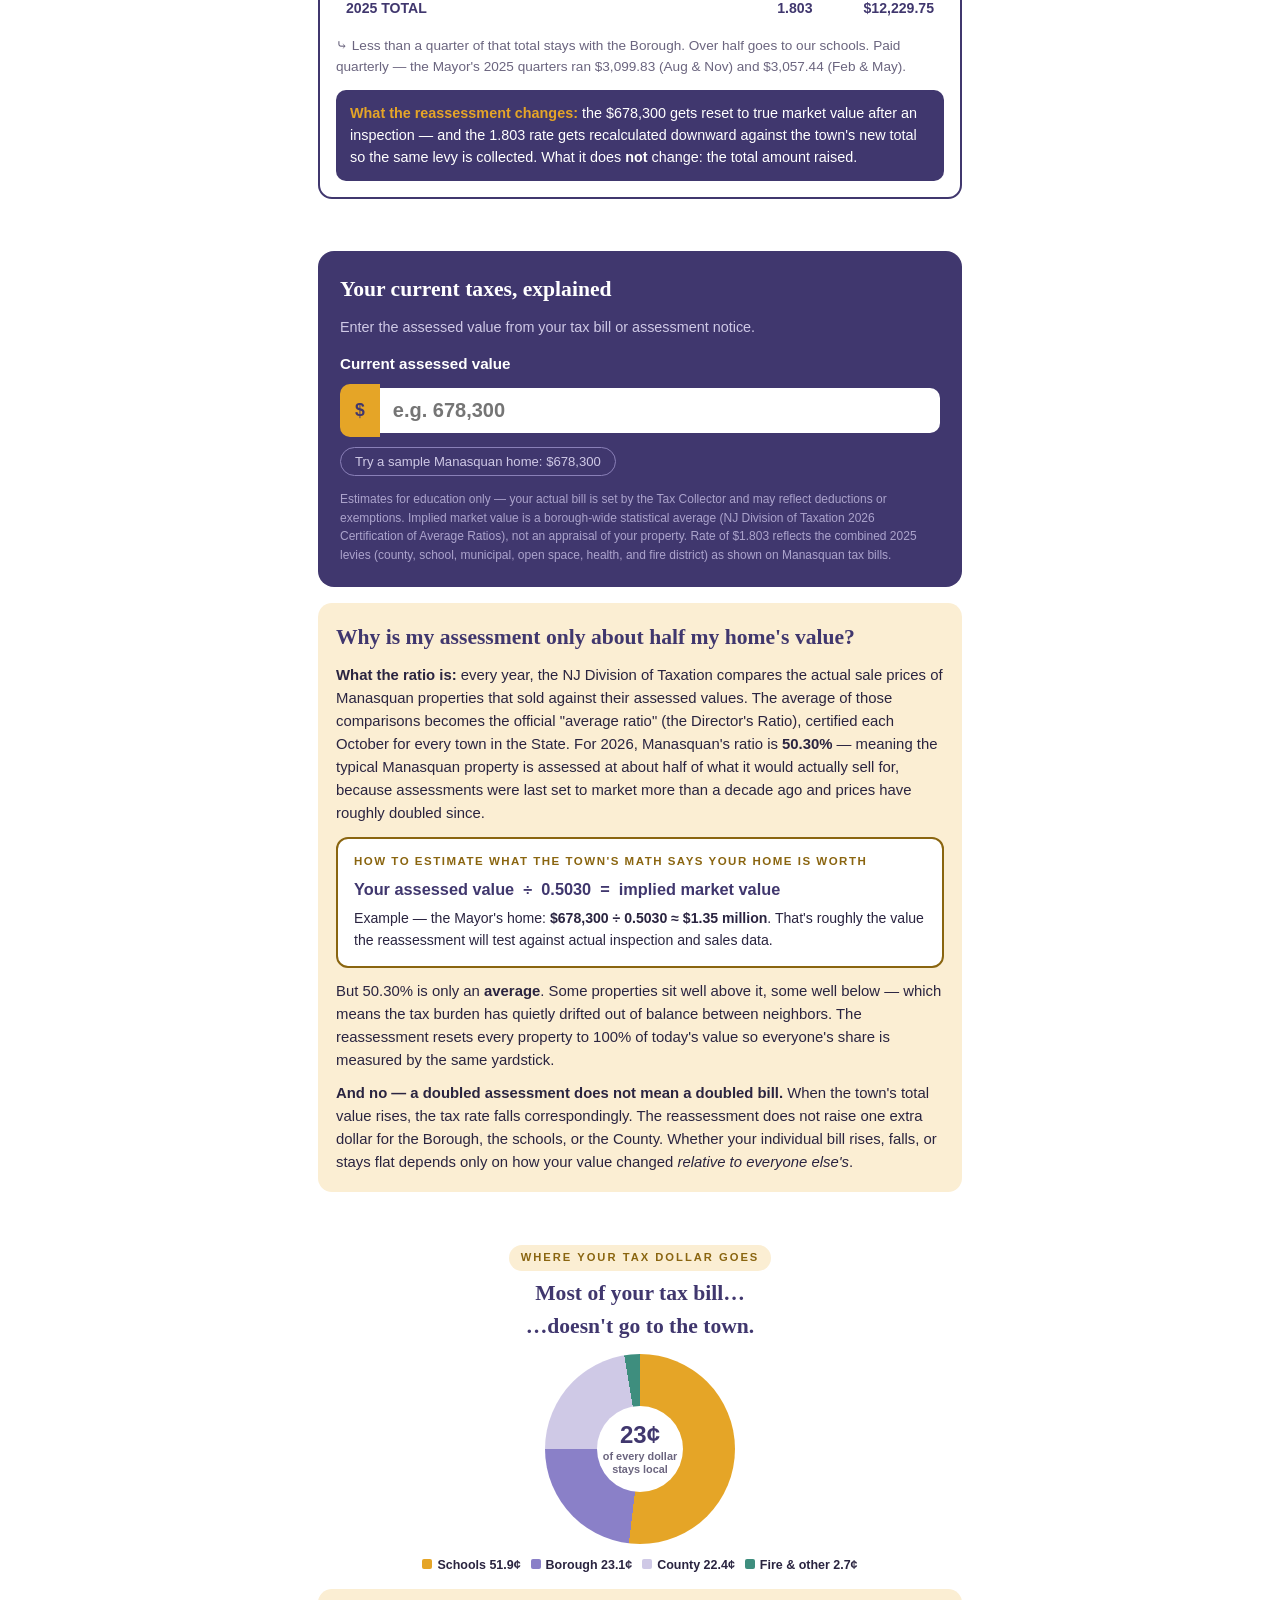
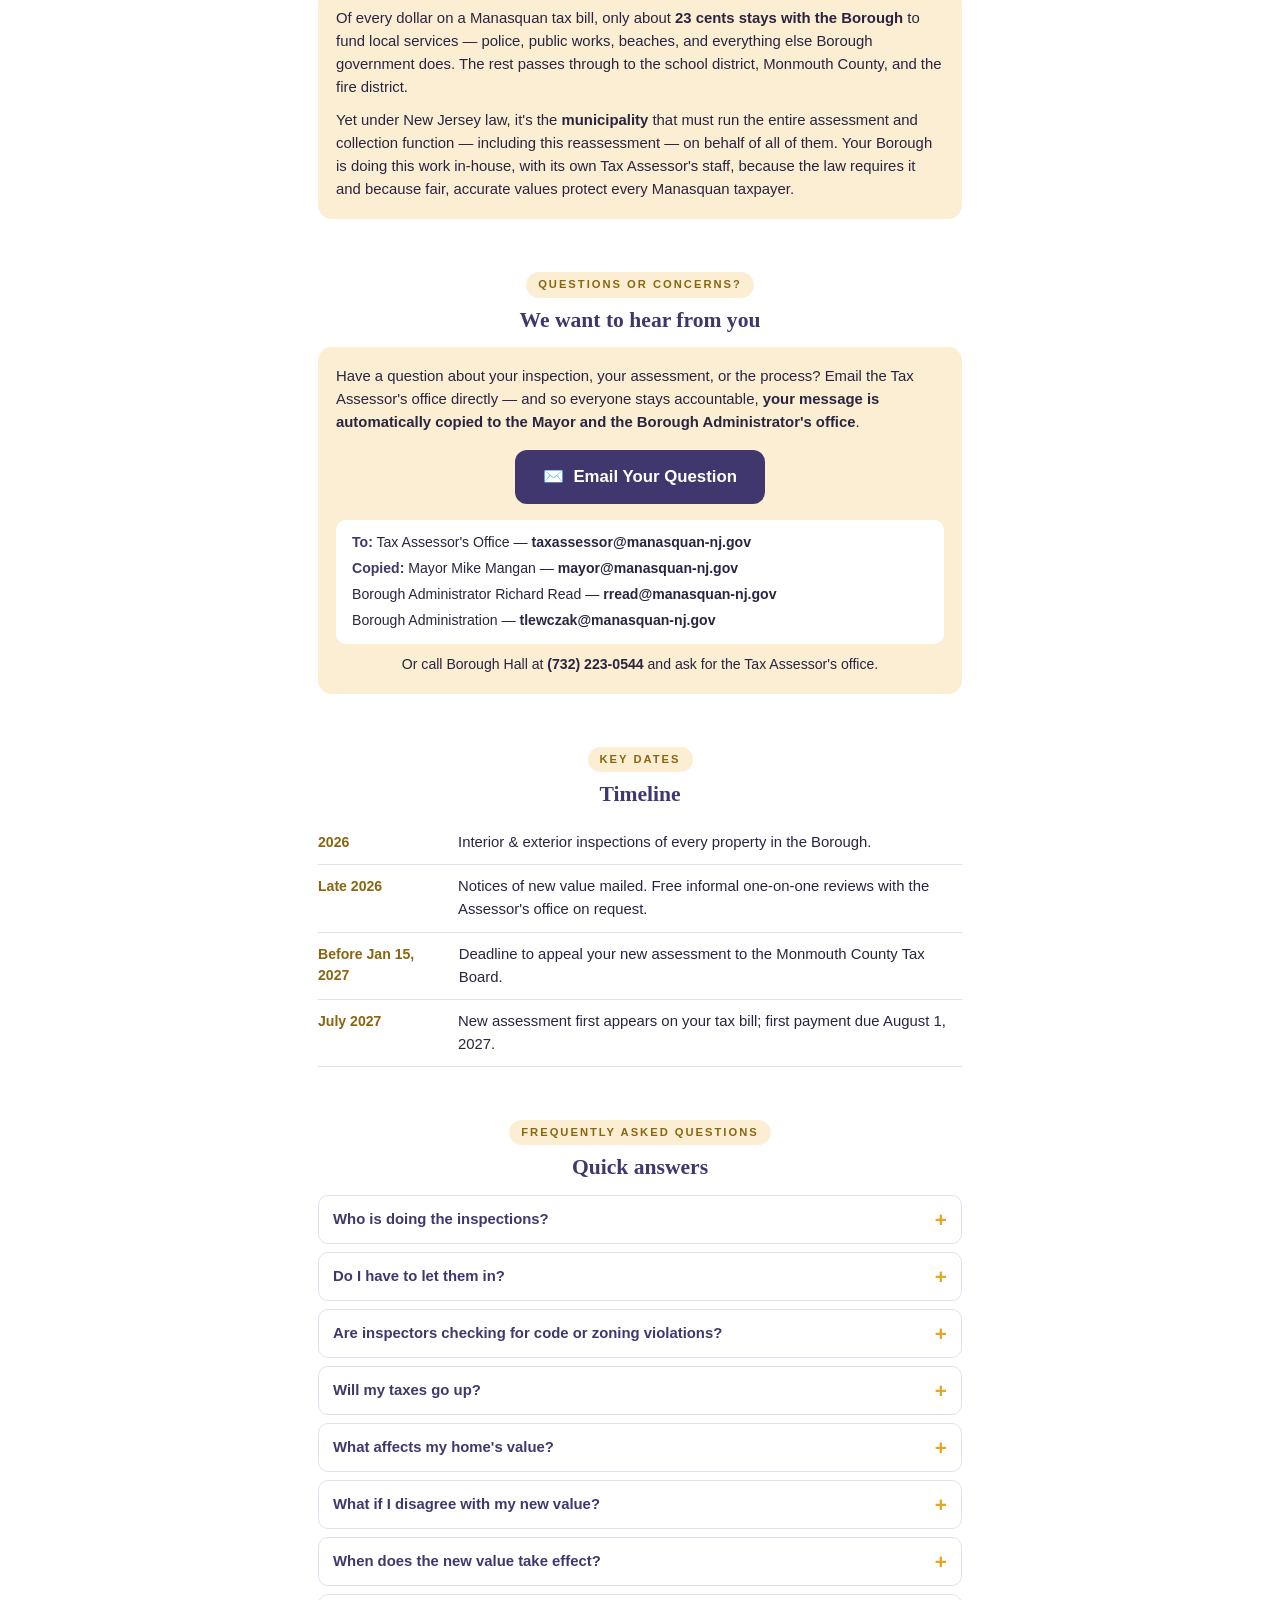
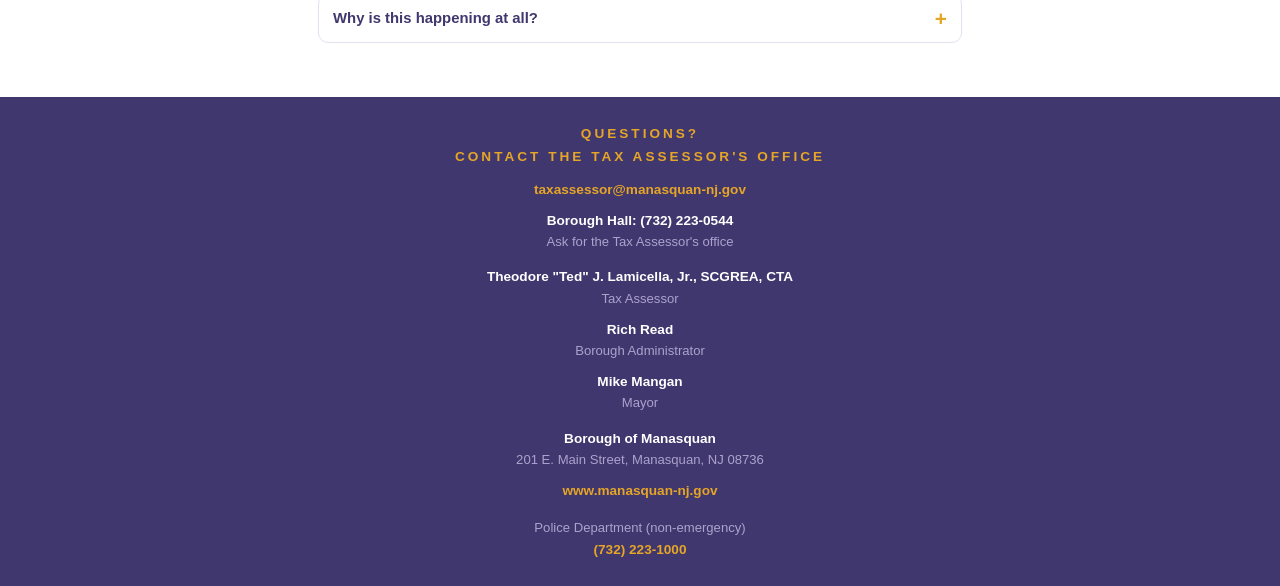
==== commit e8d501b7: "Add files via upload" ====
--- a/index.html
+++ b/index.html
@@ -2,6 +2,8 @@
 <html lang="en">
 <head>
 <meta charset="UTF-8">
+<link rel="icon" type="image/png" href="[data-uri]">
+<link rel="apple-touch-icon" href="/seal-icon.png">
 <meta name="viewport" content="width=device-width, initial-scale=1.0">
 <title>SquanAssessment.com — Manasquan 2026 Property Reassessment</title>
 <meta name="description" content="Official information hub for the Borough of Manasquan 2026 property reassessment: what to expect from inspections, tax estimator, key dates, and FAQs.">
@@ -146,6 +148,16 @@
       <div class="card"><b>Planning to appeal? Let them in anyway</b><p>If inspectors can't get inside, they must record an estimate — and an appeal of an estimated value will require an interior inspection eventually anyway. Letting them in now takes a few minutes and saves you time and hassle later.</p></div>
     </div>
   </div>
+
+  <div style="margin-top:18px;text-align:center;">
+    <span class="tagpill">WHERE ARE THE INSPECTORS NOW?</span>
+    <h2>Moving across town, west to east</h2>
+    <div style="background:var(--light);border:1px solid #E4E0EF;border-radius:14px;padding:14px;max-width:620px;margin:0 auto;">
+      <img src="[data-uri]" alt="Borough of Manasquan map divided into six numbered inspection areas; Area 1 in the west is underway since July 9, with areas 2 through 6 following west to east" style="width:100%;border-radius:8px;">
+      <p style="font-size:.88rem;color:var(--muted);margin-top:10px;text-align:center;"><b style="color:var(--goldd);">Area 1 (gold) is underway now — inspections began July 9.</b> Areas 2–6 follow in numbered order, moving generally west to east through 2026. Exact timing varies street to street — your first notice will be the inspector at your door or the card they leave.</p>
+    </div>
+  </div>
+
 </section>
 
 <section id="mayorbill" style="text-align:center;">
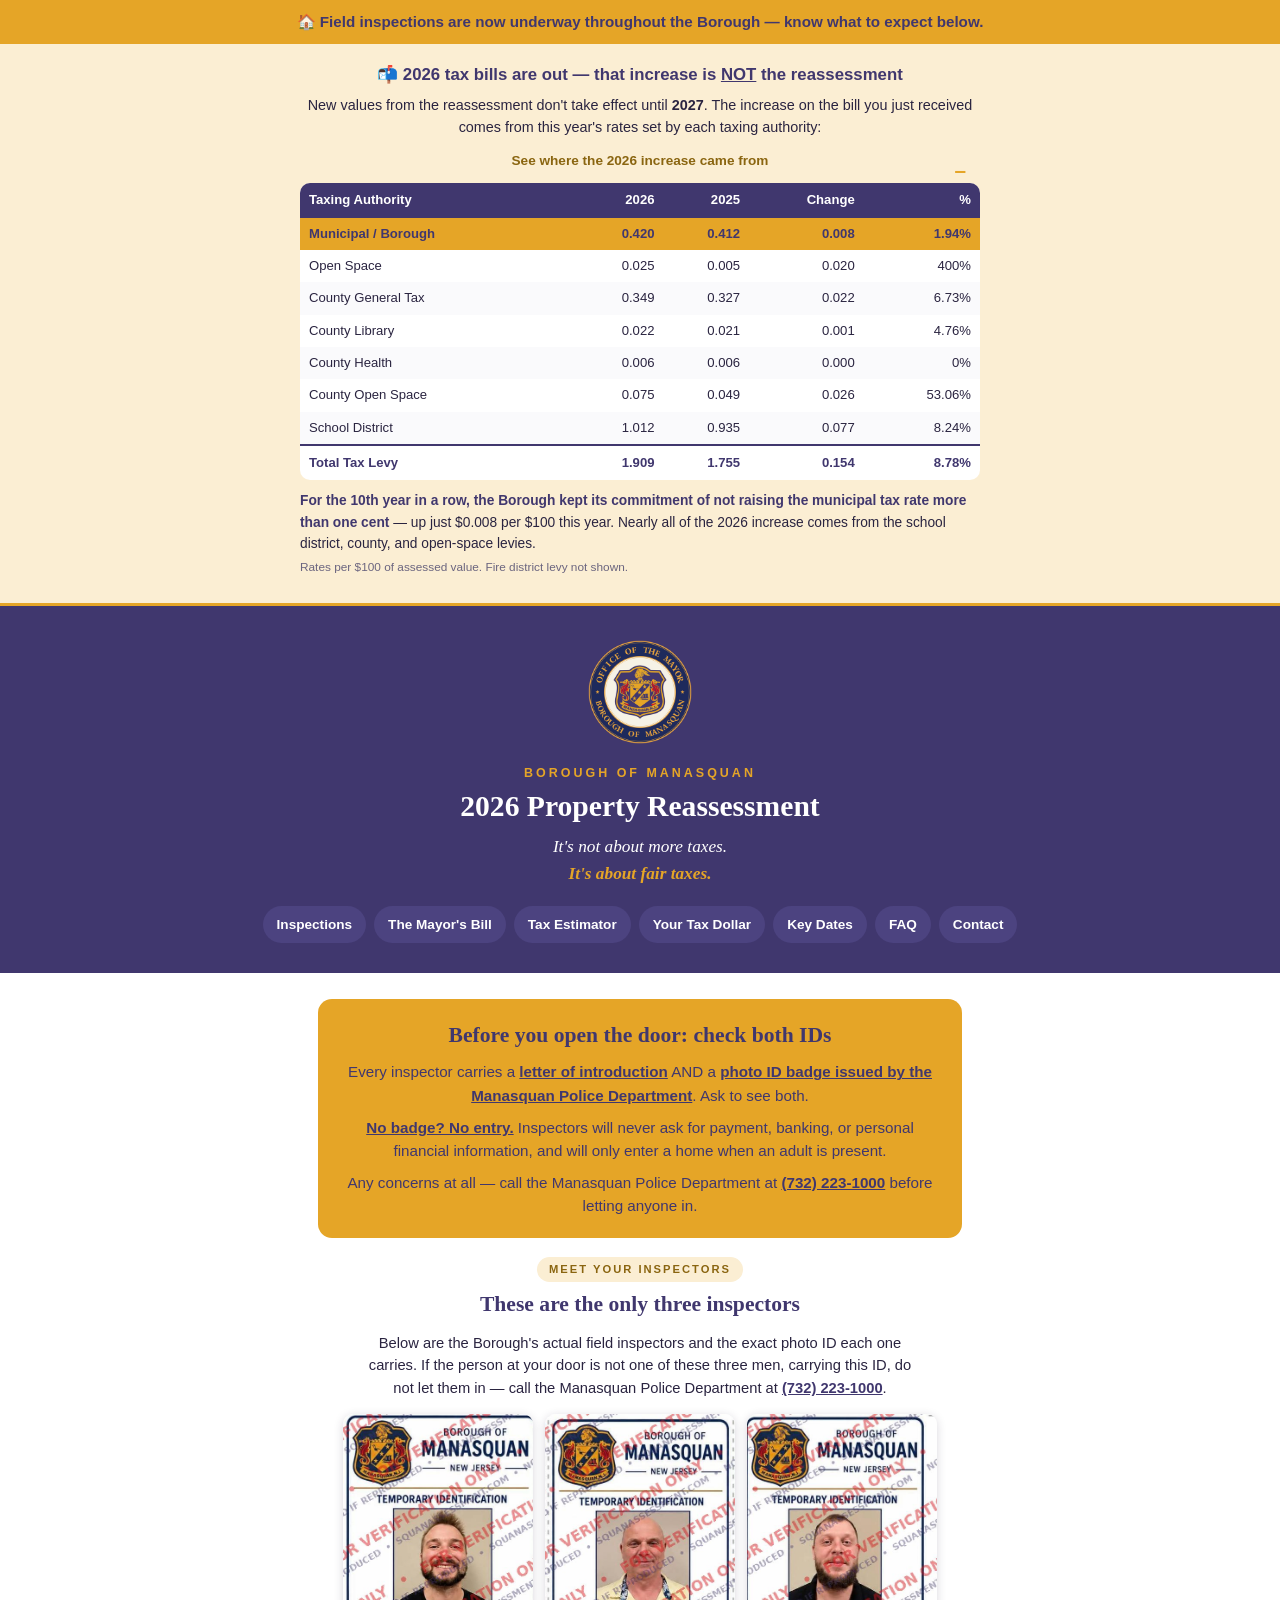
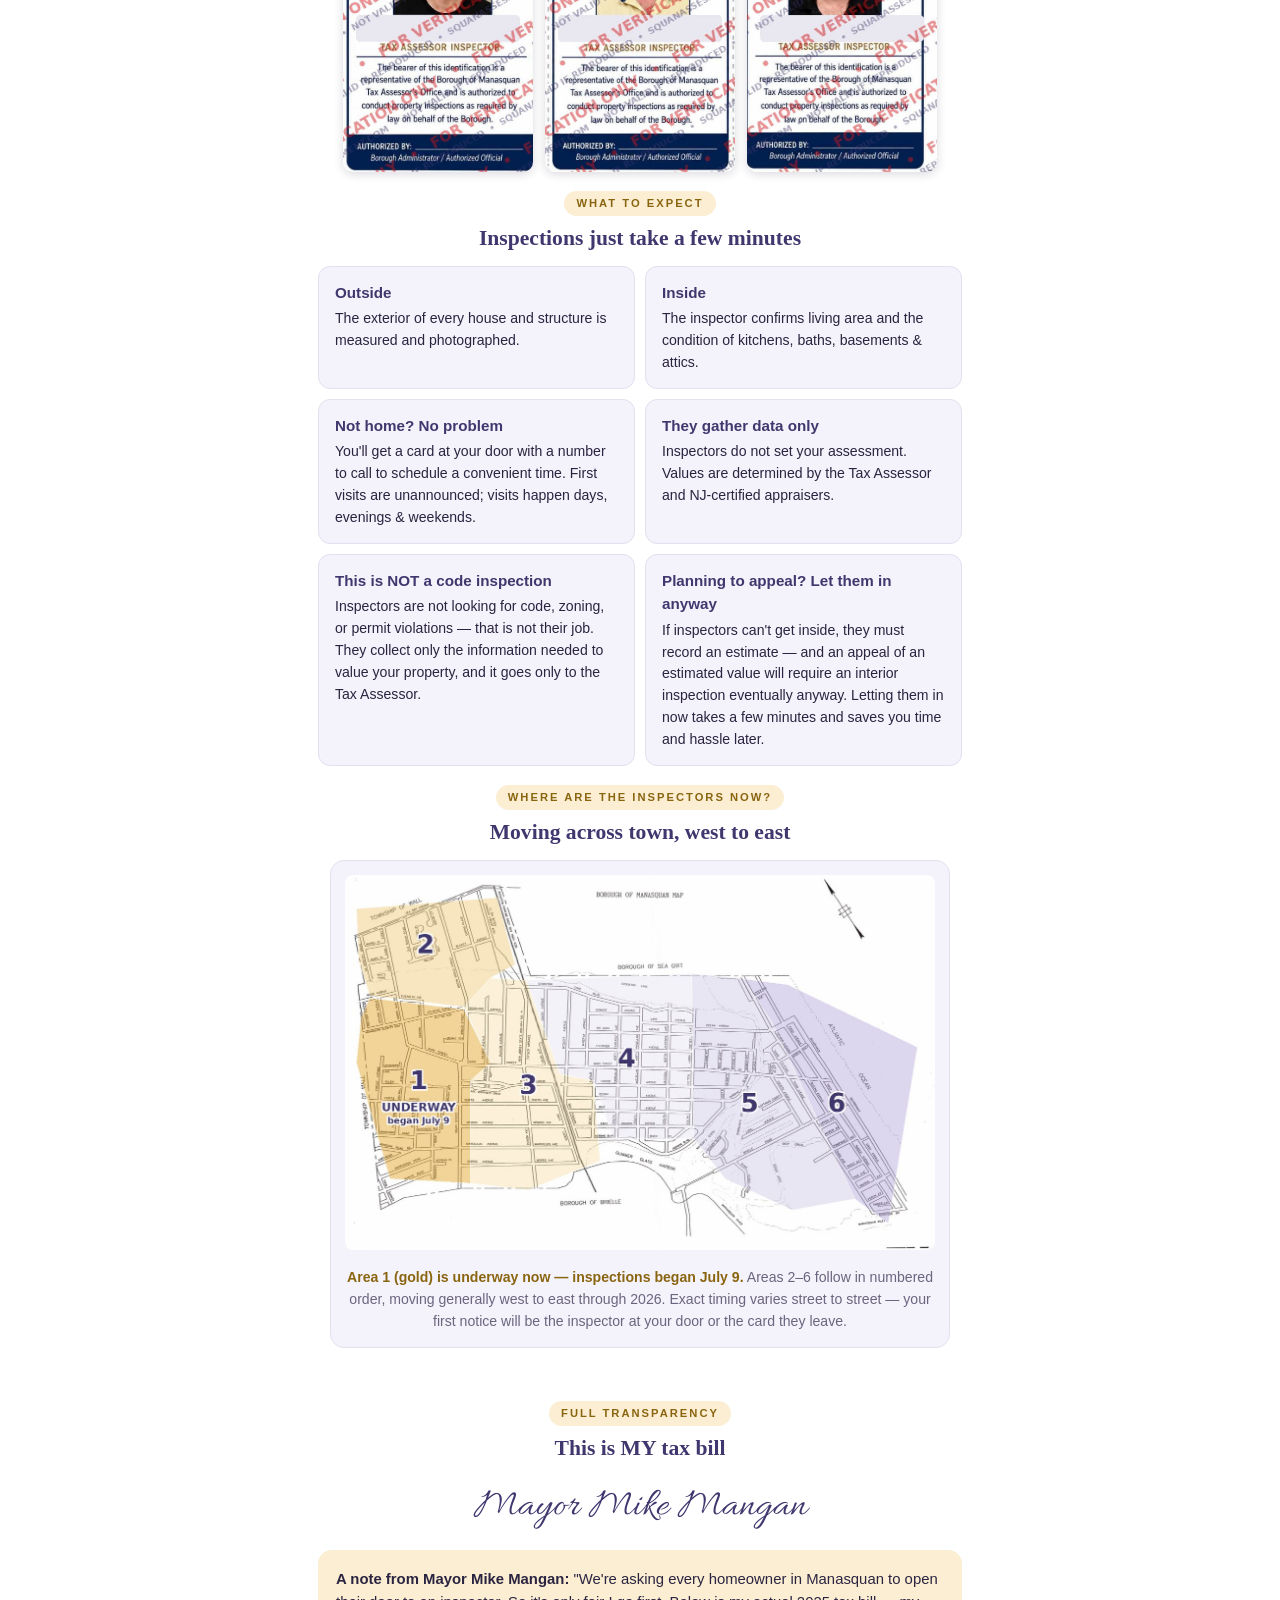
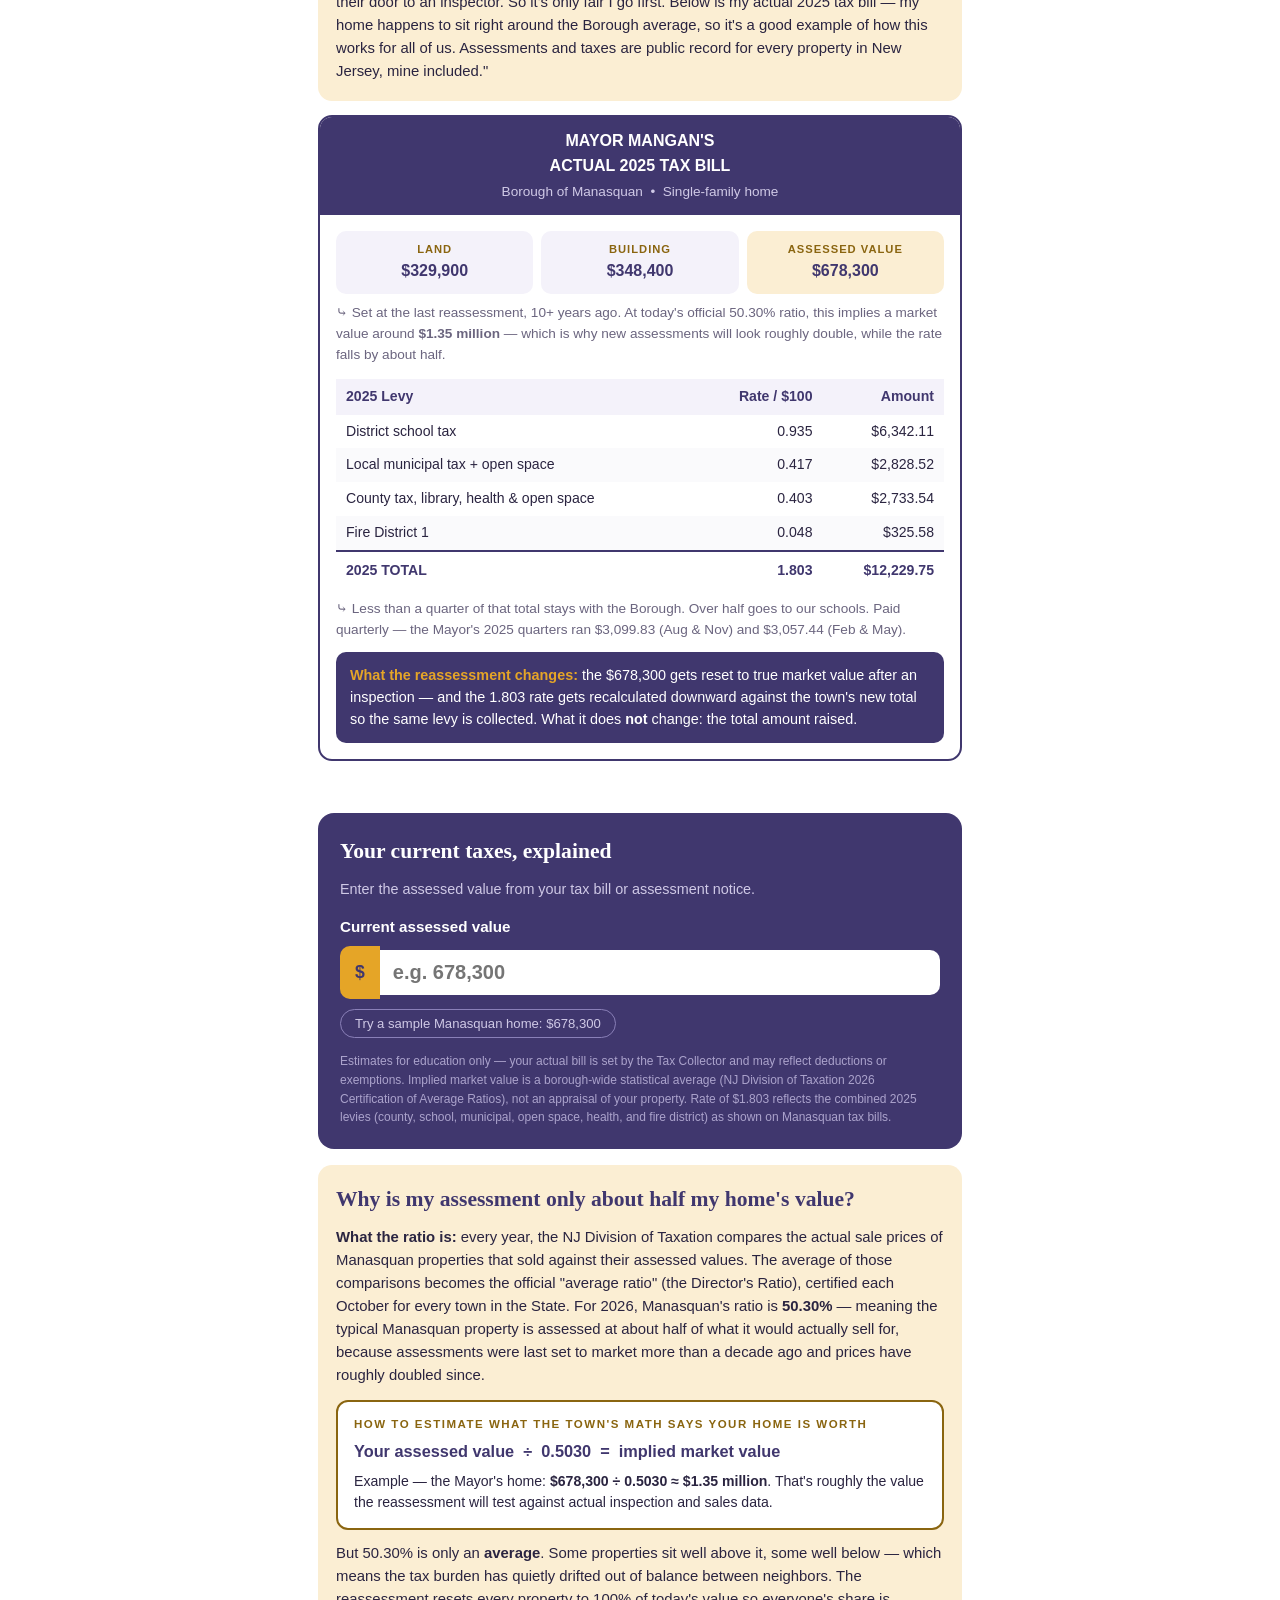
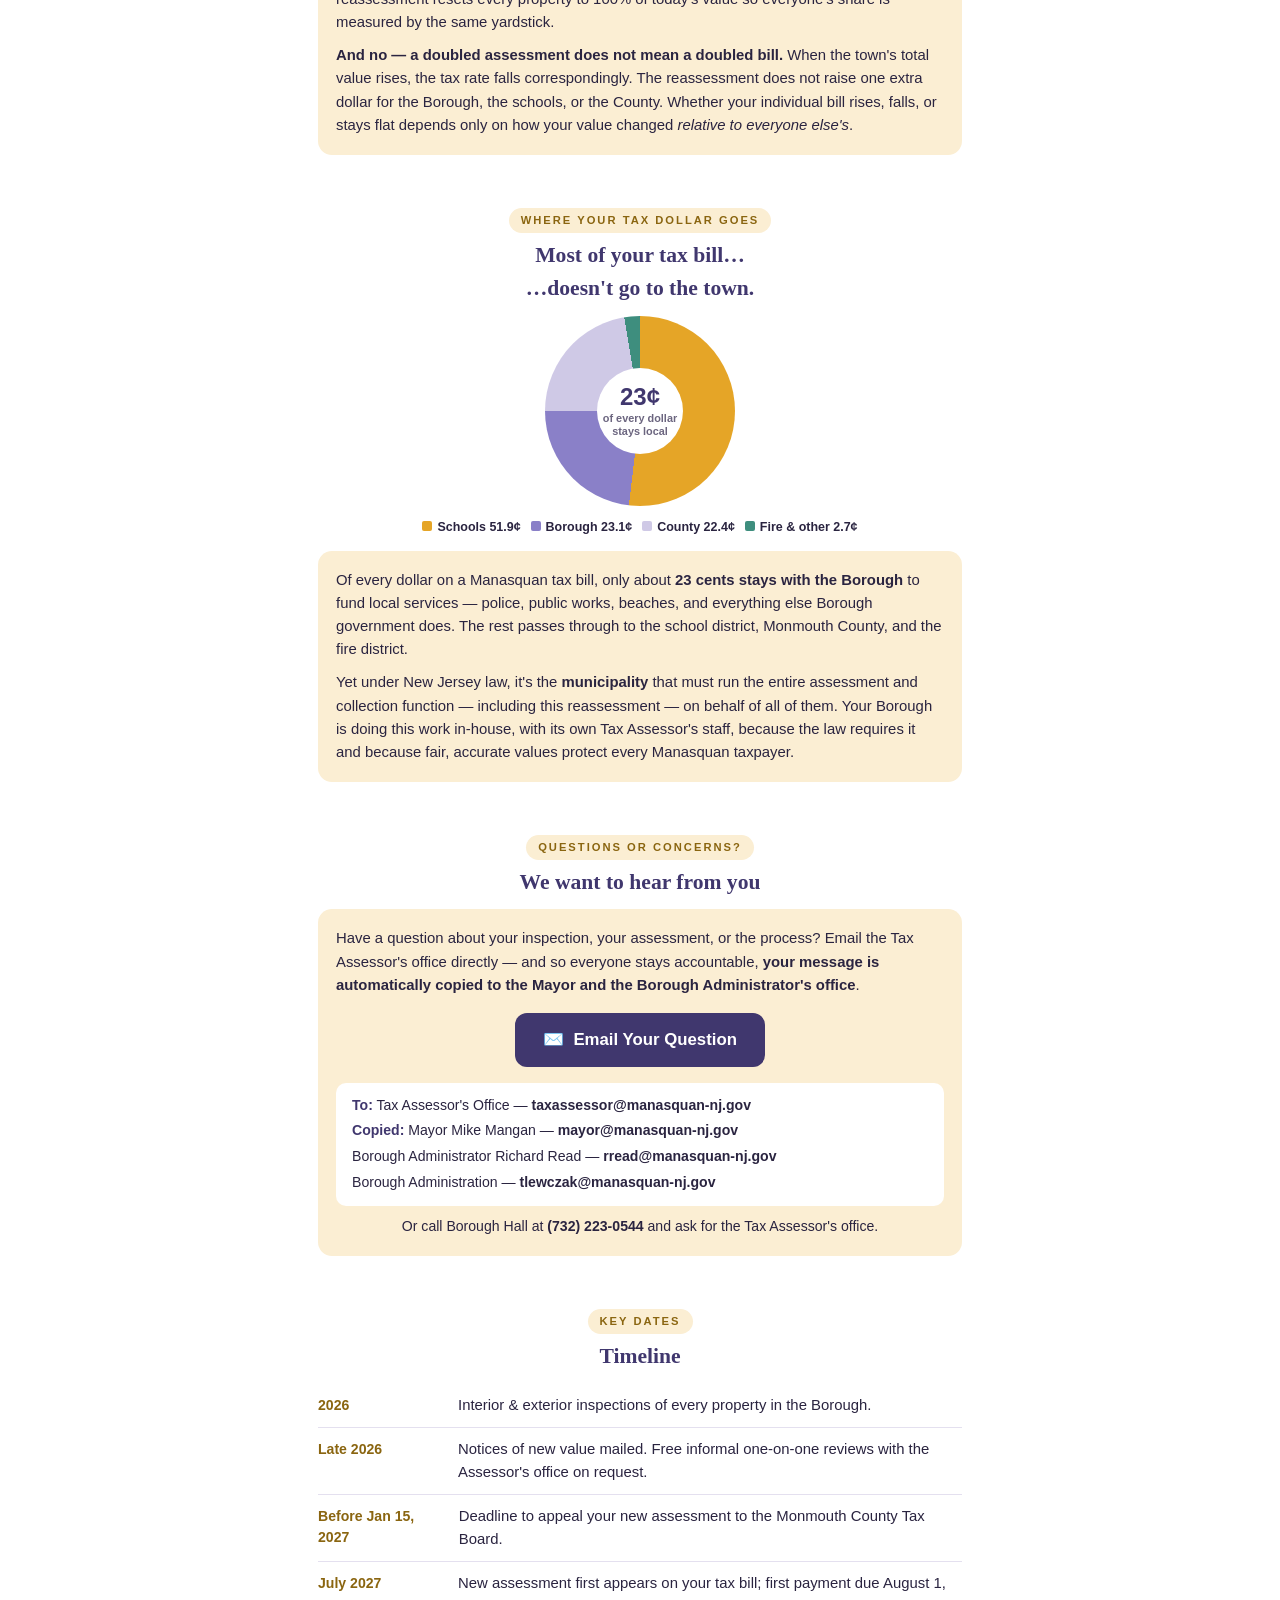
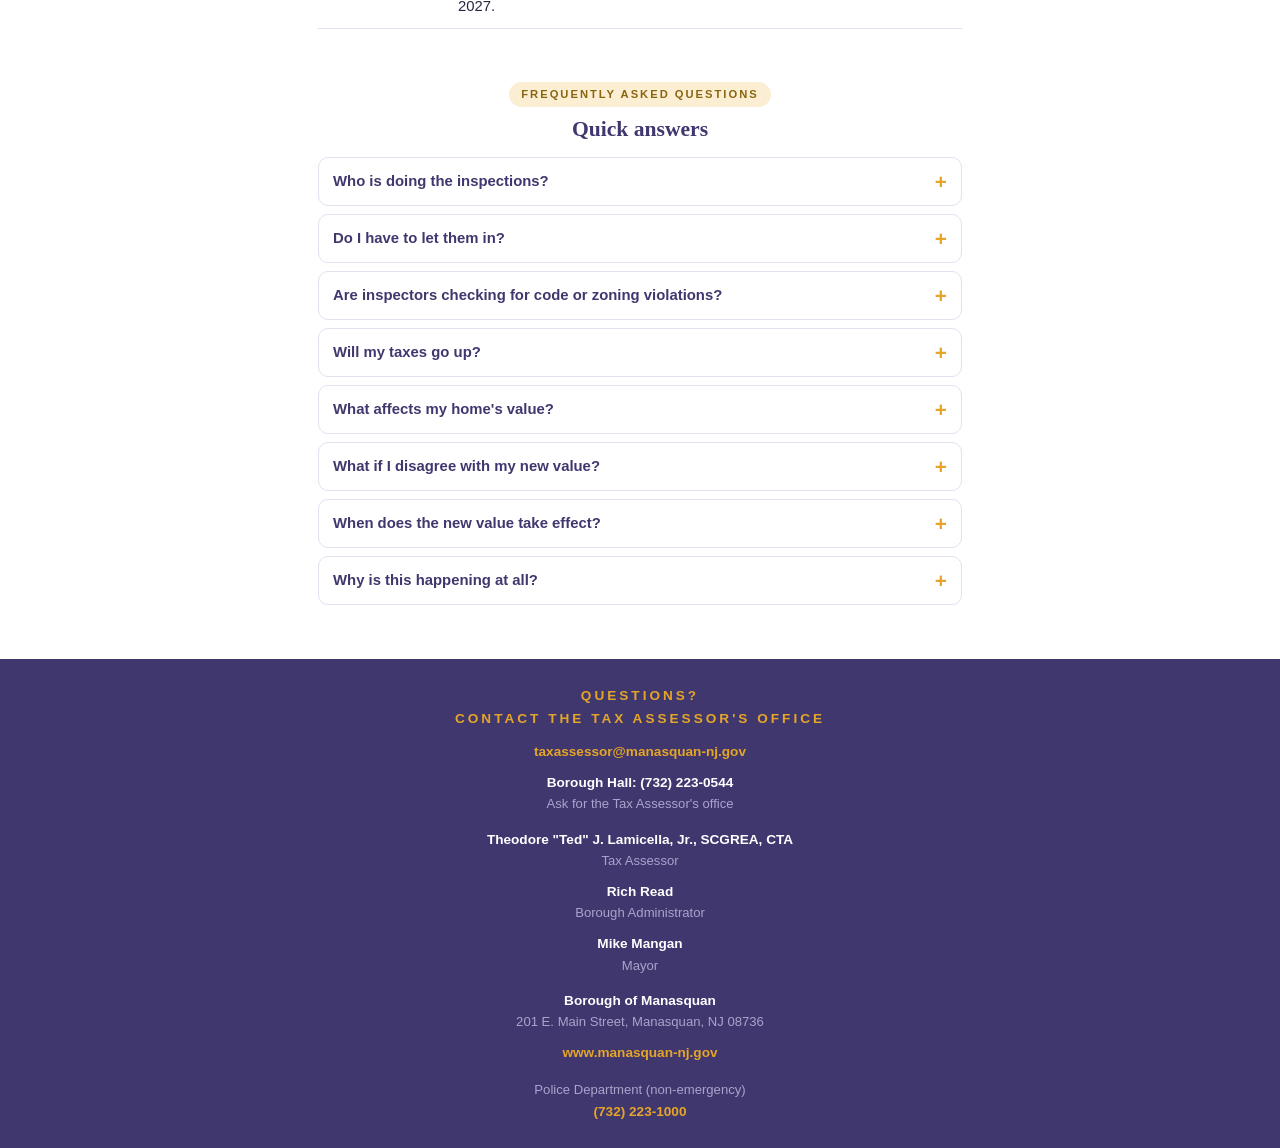
==== commit 32a1d000: "Add files via upload" ====
--- a/index.html
+++ b/index.html
@@ -99,6 +99,38 @@
 
 <div class="alert">🏠 Field inspections are now underway throughout the Borough — know what to expect below.</div>
 
+
+<div style="background:var(--goldl);border-bottom:3px solid var(--gold);padding:18px 16px;">
+  <div style="max-width:680px;margin:0 auto;">
+    <div style="text-align:center;font-weight:800;color:var(--navy);font-size:1.05rem;">📬 2026 tax bills are out — that increase is <u>NOT</u> the reassessment</div>
+    <p style="text-align:center;font-size:.9rem;color:var(--ink);margin-top:6px;">New values from the reassessment don't take effect until <b>2027</b>. The increase on the bill you just received comes from this year's rates set by each taxing authority:</p>
+    <details open style="border:none;background:none;margin-top:8px;">
+      <summary style="text-align:center;color:var(--goldd);font-size:.85rem;padding:4px;">See where the 2026 increase came from</summary>
+      <table style="width:100%;border-collapse:collapse;font-size:.82rem;background:#fff;border-radius:10px;overflow:hidden;margin-top:8px;">
+        <tr style="background:var(--navy);color:#fff;">
+          <th style="text-align:left;padding:7px 9px;">Taxing Authority</th>
+          <th style="text-align:right;padding:7px 6px;">2026</th>
+          <th style="text-align:right;padding:7px 6px;">2025</th>
+          <th style="text-align:right;padding:7px 6px;">Change</th>
+          <th style="text-align:right;padding:7px 9px;">%</th>
+        </tr>
+        <tr style="background:var(--gold);font-weight:800;color:var(--navy);">
+          <td style="padding:6px 9px;">Municipal / Borough</td><td style="text-align:right;padding:6px 6px;">0.420</td><td style="text-align:right;padding:6px 6px;">0.412</td><td style="text-align:right;padding:6px 6px;">0.008</td><td style="text-align:right;padding:6px 9px;">1.94%</td>
+        </tr>
+        <tr><td style="padding:6px 9px;">Open Space</td><td style="text-align:right;padding:6px 6px;">0.025</td><td style="text-align:right;padding:6px 6px;">0.005</td><td style="text-align:right;padding:6px 6px;">0.020</td><td style="text-align:right;padding:6px 9px;">400%</td></tr>
+        <tr style="background:#FAFAFC;"><td style="padding:6px 9px;">County General Tax</td><td style="text-align:right;padding:6px 6px;">0.349</td><td style="text-align:right;padding:6px 6px;">0.327</td><td style="text-align:right;padding:6px 6px;">0.022</td><td style="text-align:right;padding:6px 9px;">6.73%</td></tr>
+        <tr><td style="padding:6px 9px;">County Library</td><td style="text-align:right;padding:6px 6px;">0.022</td><td style="text-align:right;padding:6px 6px;">0.021</td><td style="text-align:right;padding:6px 6px;">0.001</td><td style="text-align:right;padding:6px 9px;">4.76%</td></tr>
+        <tr style="background:#FAFAFC;"><td style="padding:6px 9px;">County Health</td><td style="text-align:right;padding:6px 6px;">0.006</td><td style="text-align:right;padding:6px 6px;">0.006</td><td style="text-align:right;padding:6px 6px;">0.000</td><td style="text-align:right;padding:6px 9px;">0%</td></tr>
+        <tr><td style="padding:6px 9px;">County Open Space</td><td style="text-align:right;padding:6px 6px;">0.075</td><td style="text-align:right;padding:6px 6px;">0.049</td><td style="text-align:right;padding:6px 6px;">0.026</td><td style="text-align:right;padding:6px 9px;">53.06%</td></tr>
+        <tr style="background:#FAFAFC;"><td style="padding:6px 9px;">School District</td><td style="text-align:right;padding:6px 6px;">1.012</td><td style="text-align:right;padding:6px 6px;">0.935</td><td style="text-align:right;padding:6px 6px;">0.077</td><td style="text-align:right;padding:6px 9px;">8.24%</td></tr>
+        <tr style="border-top:2px solid var(--navy);font-weight:800;color:var(--navy);"><td style="padding:7px 9px;">Total Tax Levy</td><td style="text-align:right;padding:7px 6px;">1.909</td><td style="text-align:right;padding:7px 6px;">1.755</td><td style="text-align:right;padding:7px 6px;">0.154</td><td style="text-align:right;padding:7px 9px;">8.78%</td></tr>
+      </table>
+      <p style="font-size:.86rem;color:var(--ink);margin-top:10px;"><b style="color:var(--navy);">For the 10th year in a row, the Borough kept its commitment of not raising the municipal tax rate more than one cent</b> — up just $0.008 per $100 this year. Nearly all of the 2026 increase comes from the school district, county, and open-space levies.</p>
+      <p style="font-size:.74rem;color:var(--muted);margin-top:4px;">Rates per $100 of assessed value. Fire district levy not shown.</p>
+    </details>
+  </div>
+</div>
+
 <header>
   <div class="sealimg" role="img" aria-label="Office of the Mayor, Borough of Manasquan" style="width:104px;height:104px;"></div>
   <div class="kicker">BOROUGH OF MANASQUAN</div>
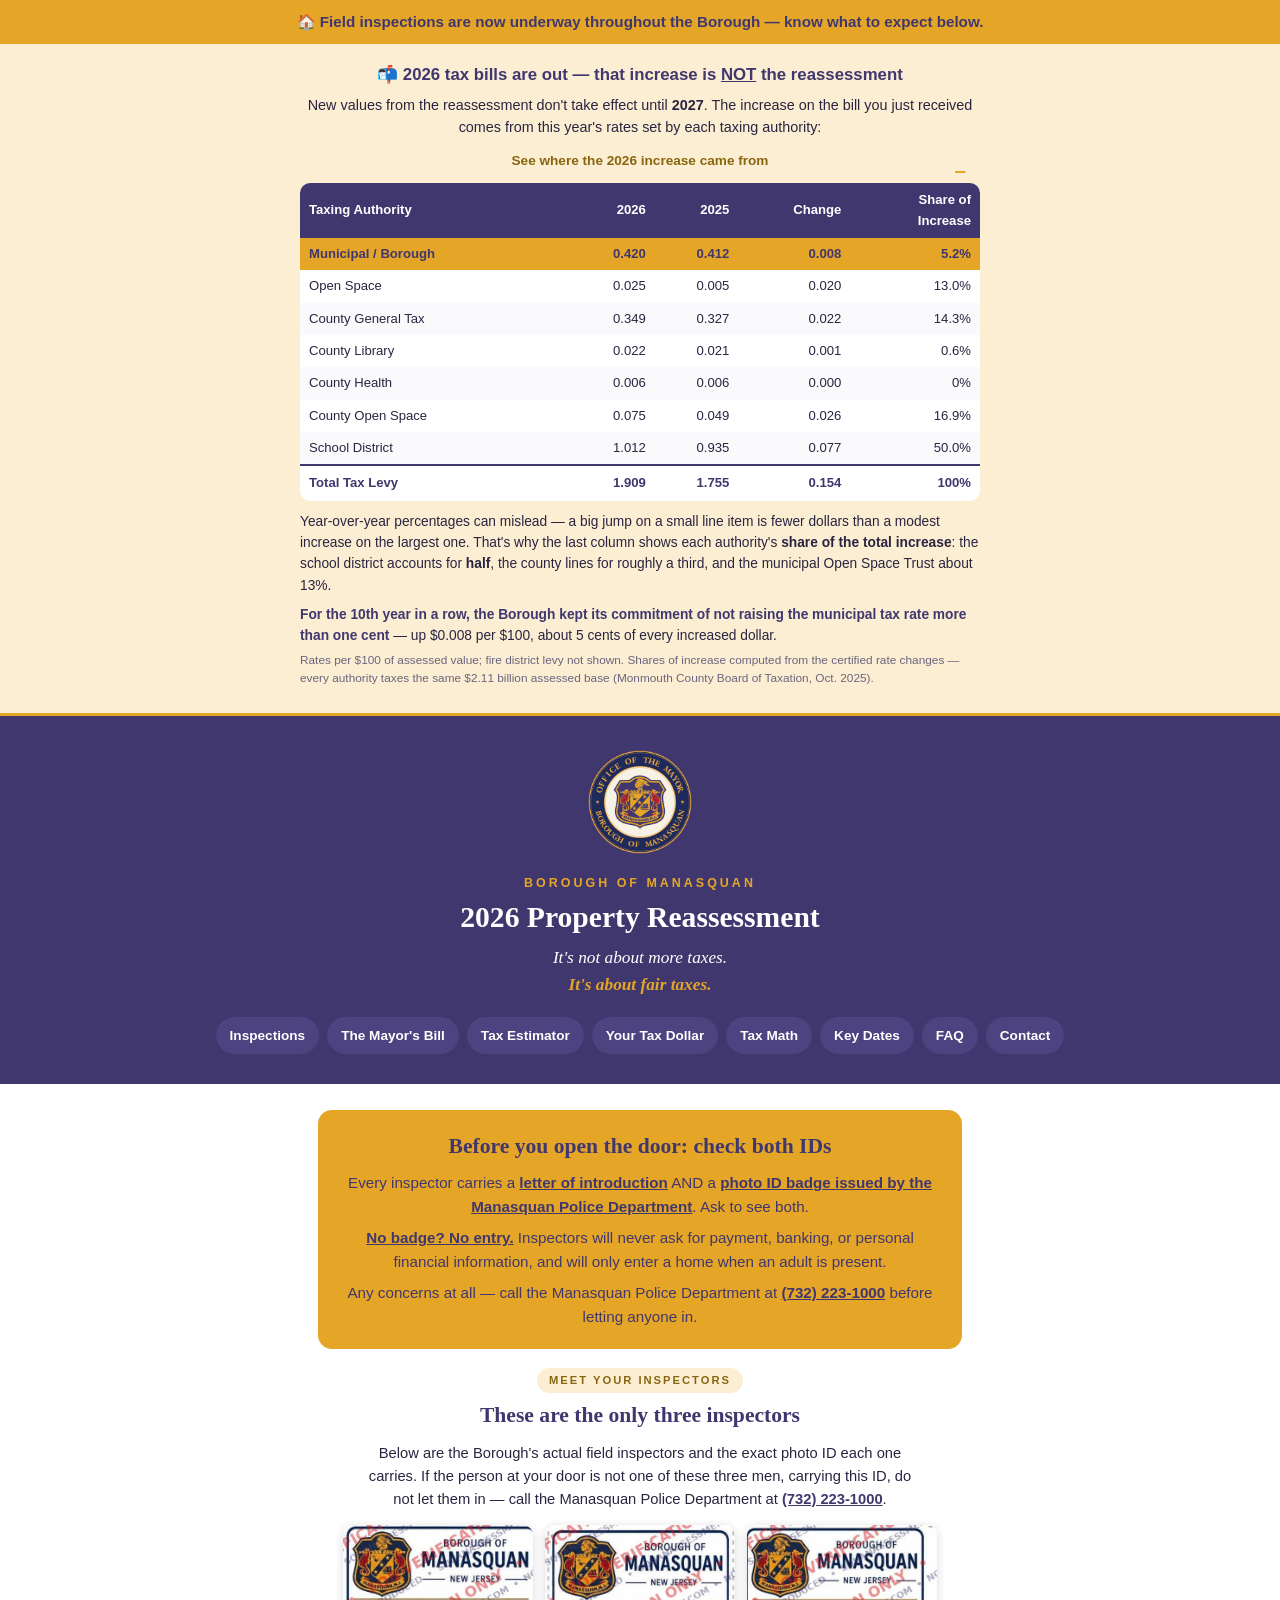
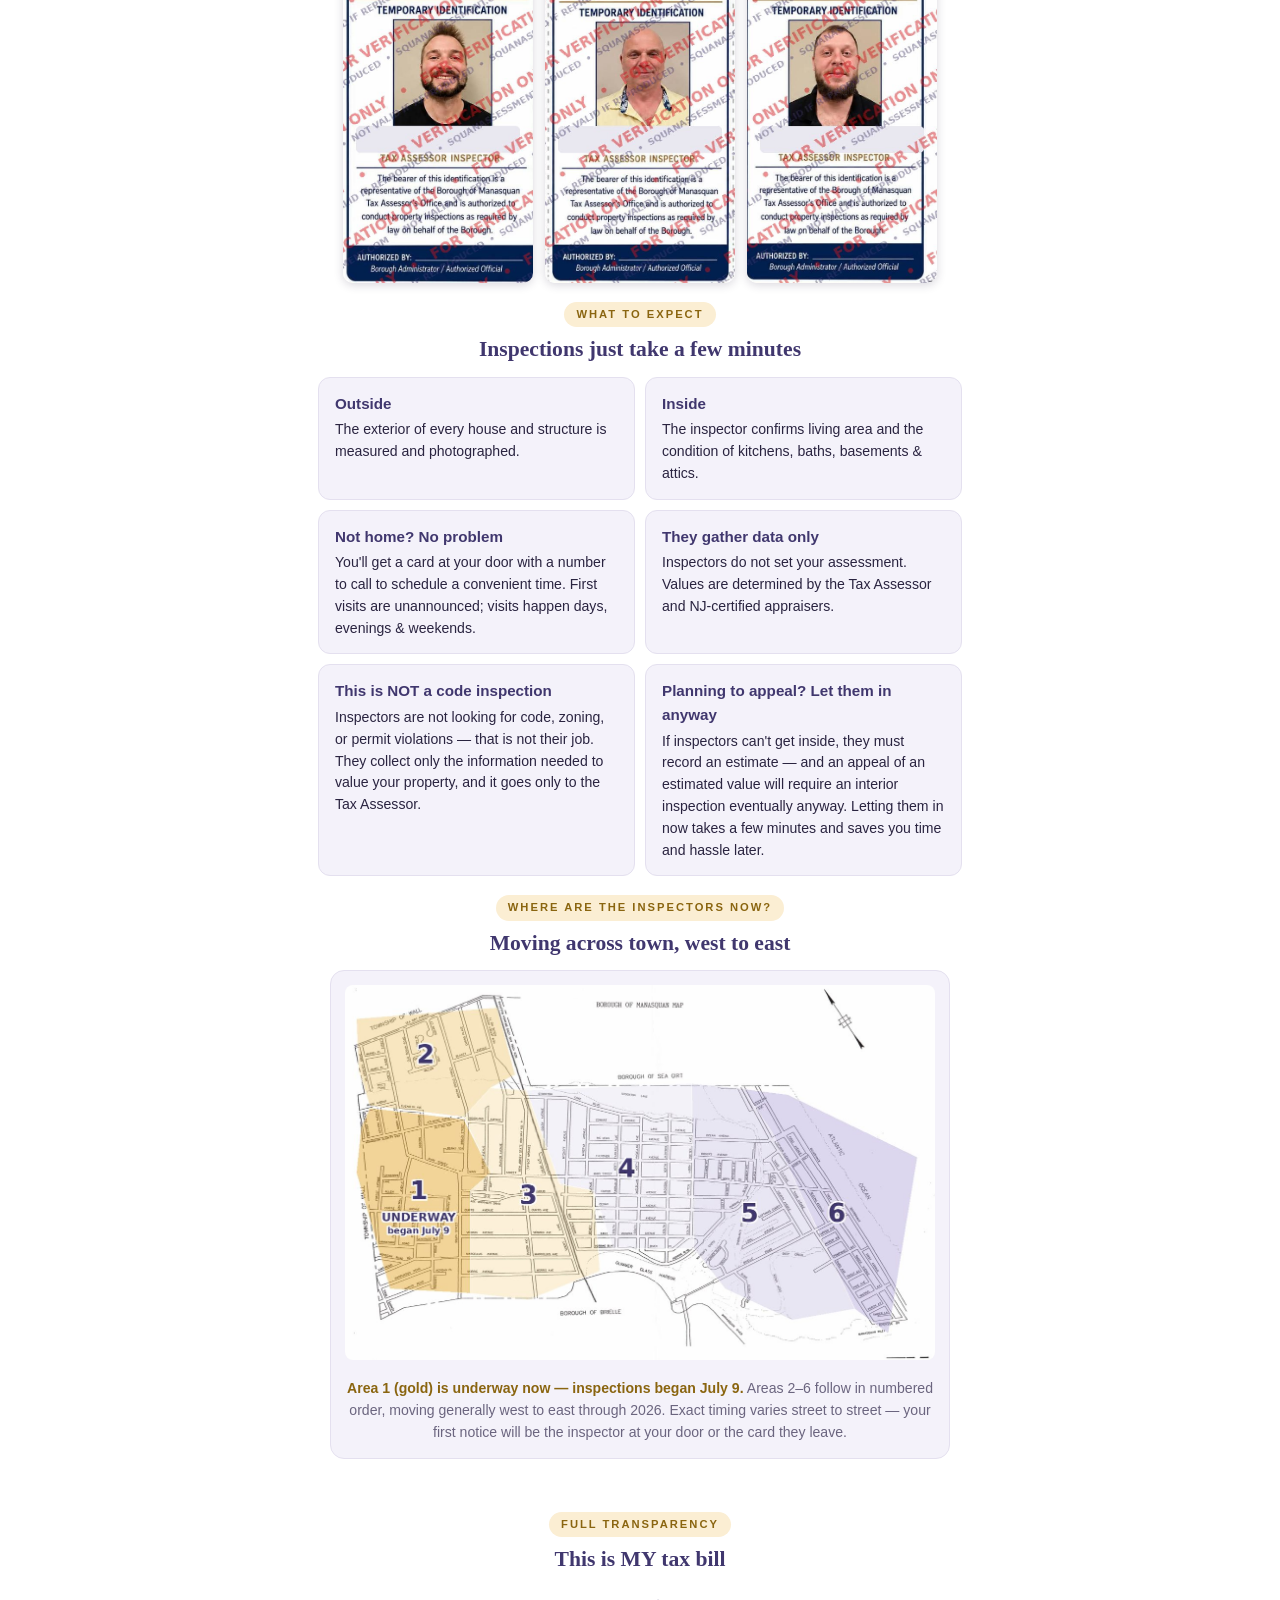
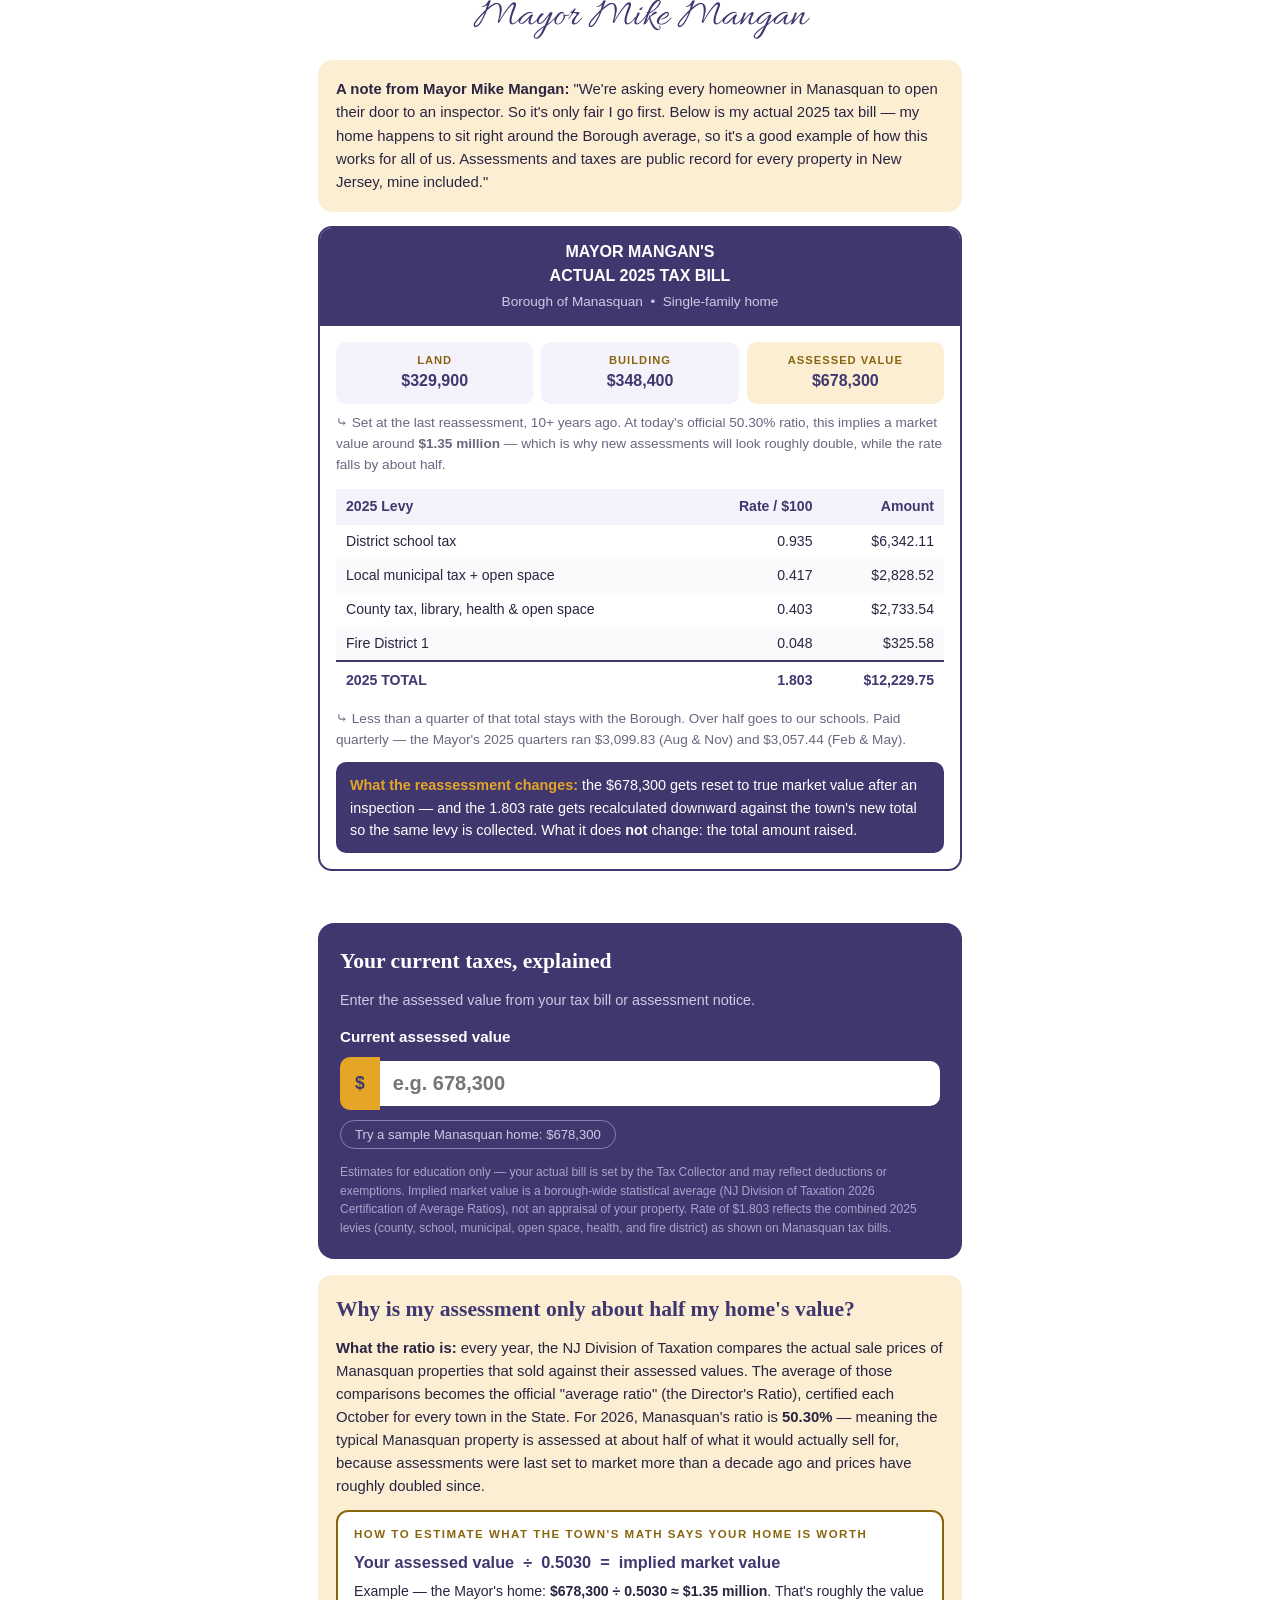
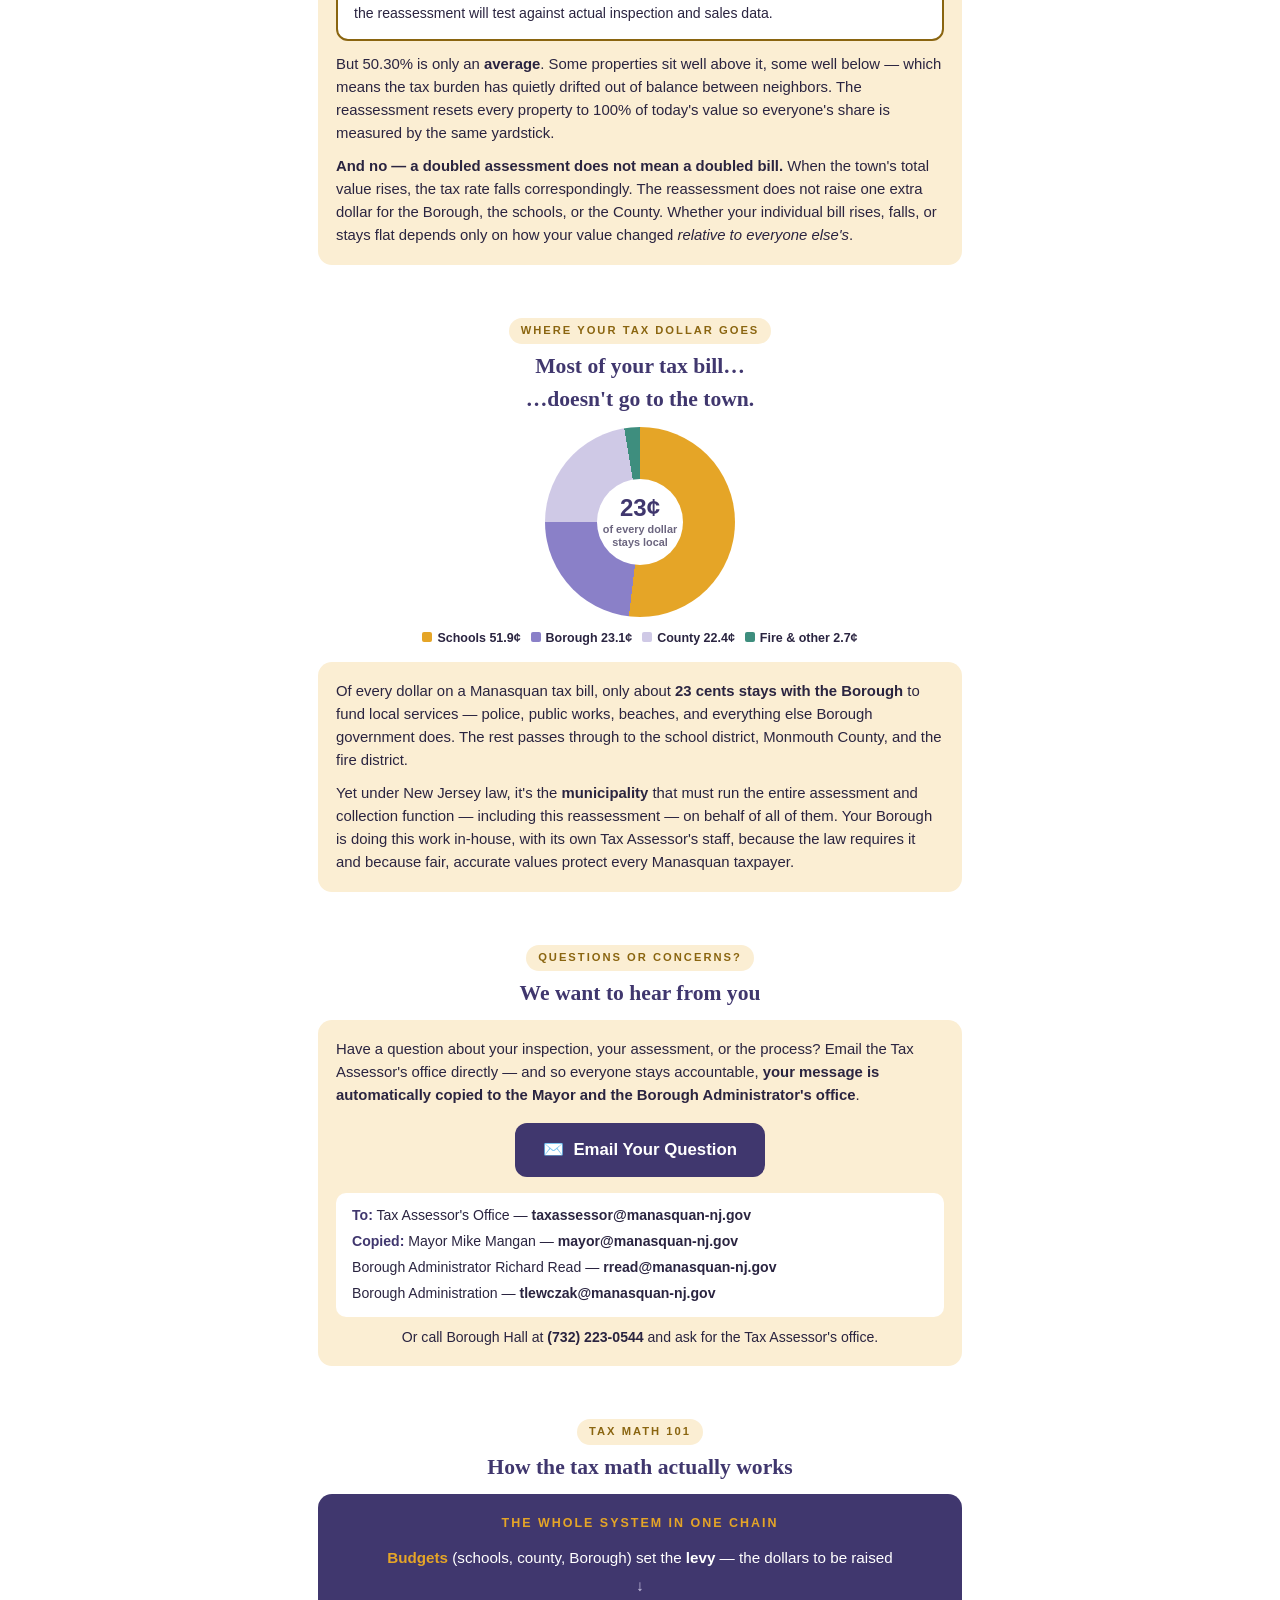
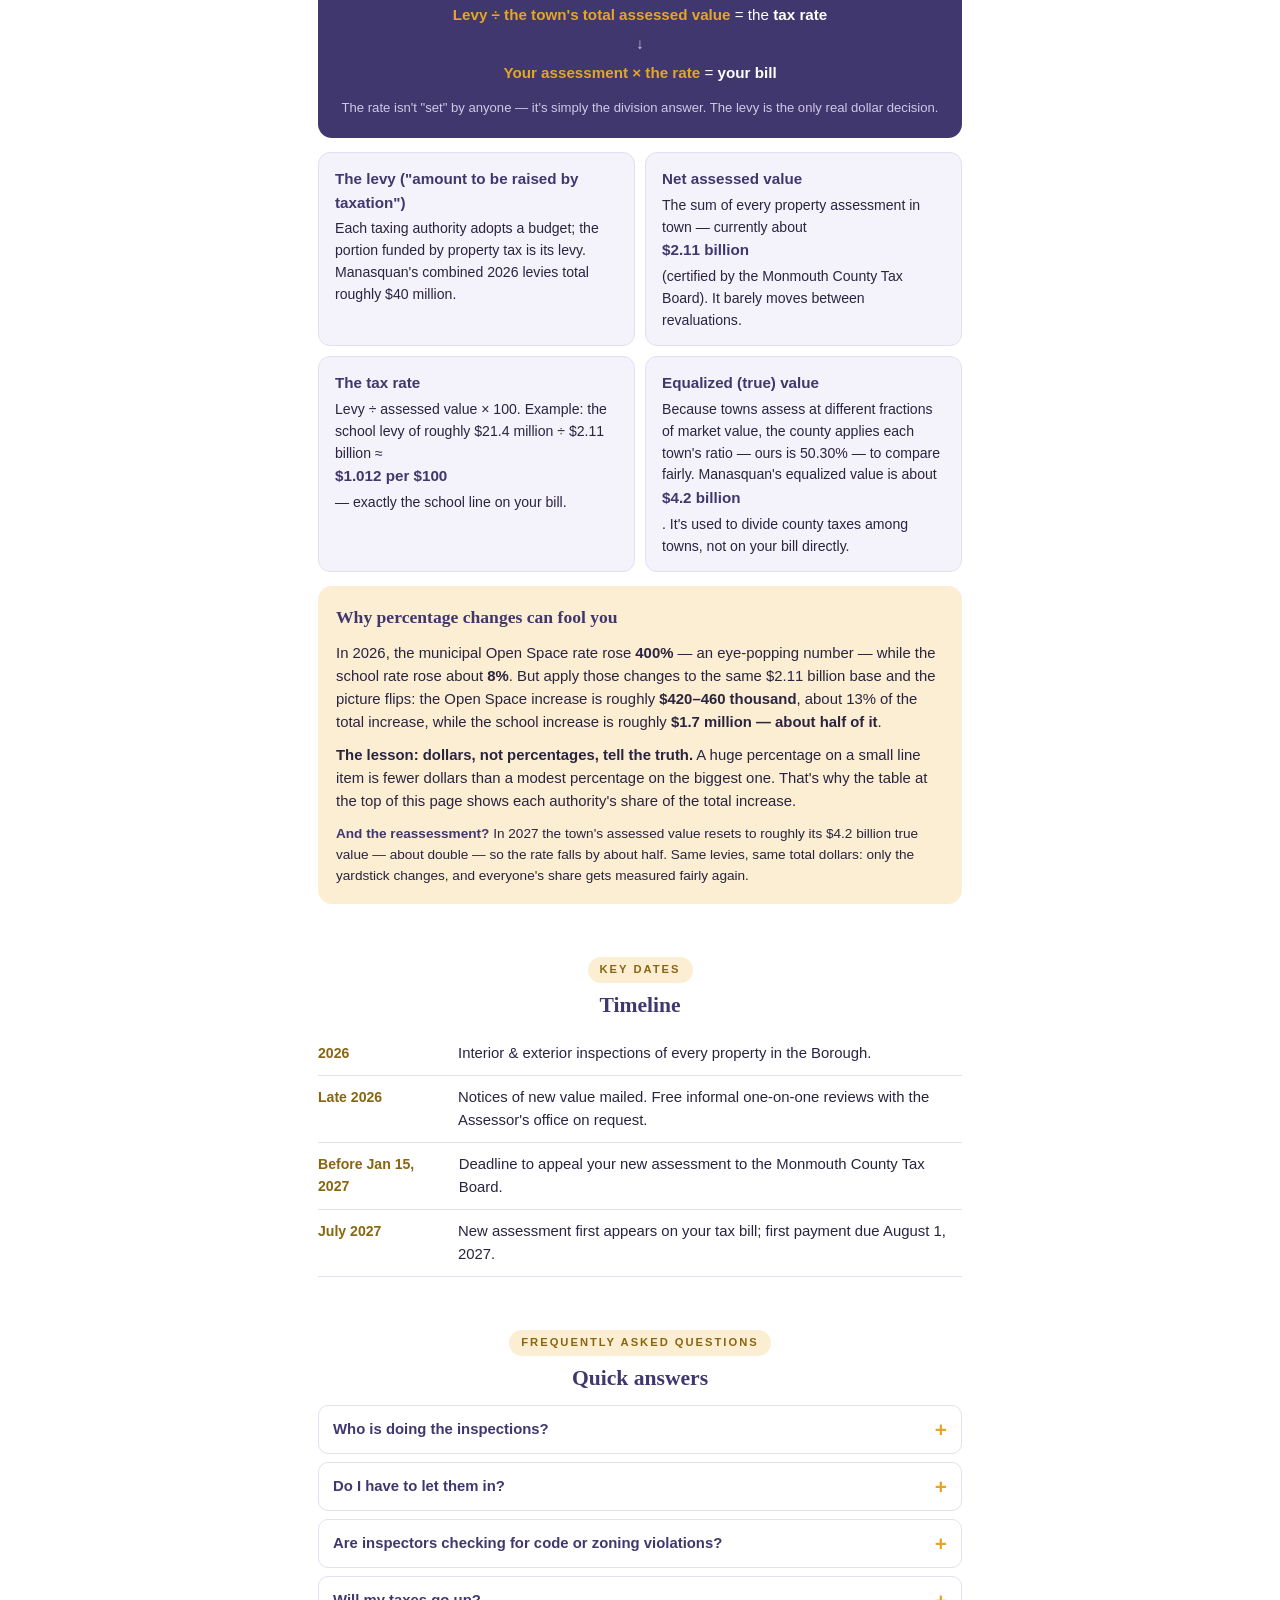
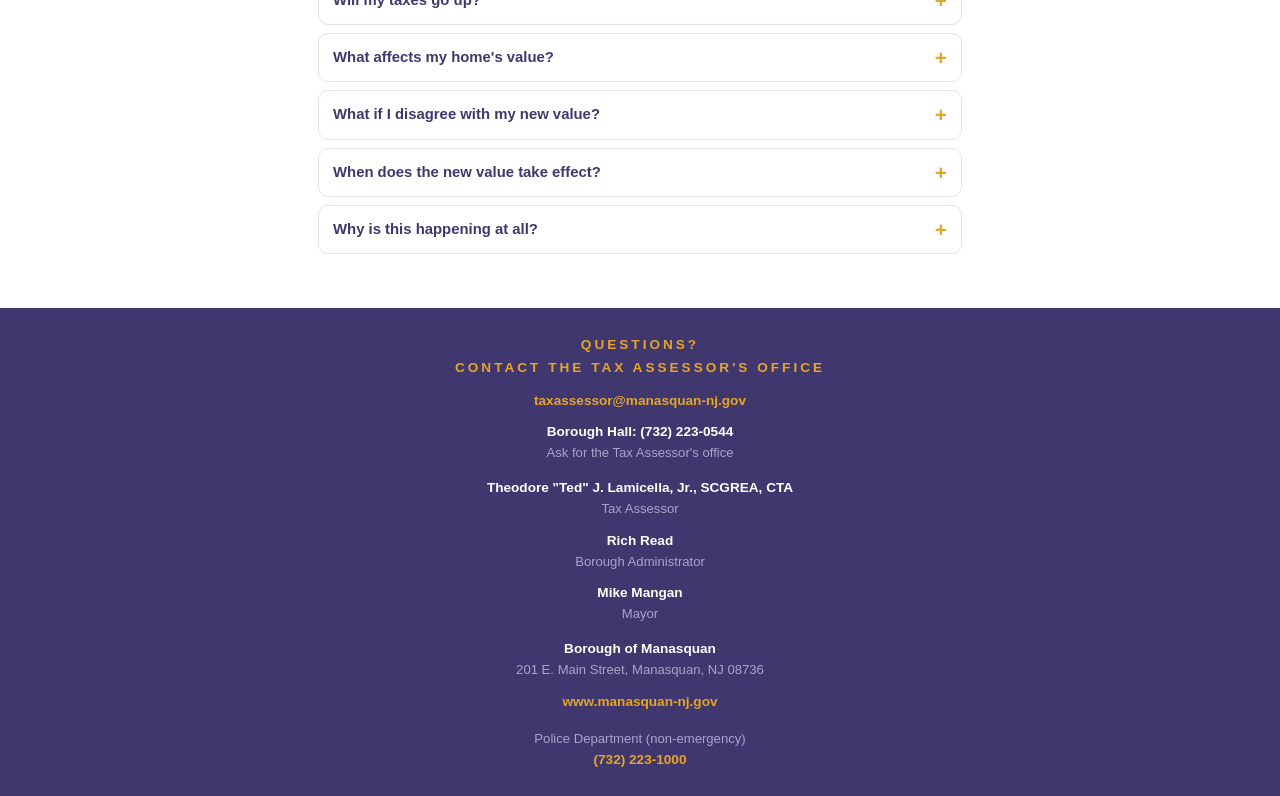
==== commit 6b8fcf8f: "Add files via upload" ====
--- a/index.html
+++ b/index.html
@@ -112,21 +112,22 @@
           <th style="text-align:right;padding:7px 6px;">2026</th>
           <th style="text-align:right;padding:7px 6px;">2025</th>
           <th style="text-align:right;padding:7px 6px;">Change</th>
-          <th style="text-align:right;padding:7px 9px;">%</th>
+          <th style="text-align:right;padding:7px 9px;">Share of<br>Increase</th>
         </tr>
         <tr style="background:var(--gold);font-weight:800;color:var(--navy);">
-          <td style="padding:6px 9px;">Municipal / Borough</td><td style="text-align:right;padding:6px 6px;">0.420</td><td style="text-align:right;padding:6px 6px;">0.412</td><td style="text-align:right;padding:6px 6px;">0.008</td><td style="text-align:right;padding:6px 9px;">1.94%</td>
+          <td style="padding:6px 9px;">Municipal / Borough</td><td style="text-align:right;padding:6px 6px;">0.420</td><td style="text-align:right;padding:6px 6px;">0.412</td><td style="text-align:right;padding:6px 6px;">0.008</td><td style="text-align:right;padding:6px 9px;">5.2%</td>
         </tr>
-        <tr><td style="padding:6px 9px;">Open Space</td><td style="text-align:right;padding:6px 6px;">0.025</td><td style="text-align:right;padding:6px 6px;">0.005</td><td style="text-align:right;padding:6px 6px;">0.020</td><td style="text-align:right;padding:6px 9px;">400%</td></tr>
-        <tr style="background:#FAFAFC;"><td style="padding:6px 9px;">County General Tax</td><td style="text-align:right;padding:6px 6px;">0.349</td><td style="text-align:right;padding:6px 6px;">0.327</td><td style="text-align:right;padding:6px 6px;">0.022</td><td style="text-align:right;padding:6px 9px;">6.73%</td></tr>
-        <tr><td style="padding:6px 9px;">County Library</td><td style="text-align:right;padding:6px 6px;">0.022</td><td style="text-align:right;padding:6px 6px;">0.021</td><td style="text-align:right;padding:6px 6px;">0.001</td><td style="text-align:right;padding:6px 9px;">4.76%</td></tr>
+        <tr><td style="padding:6px 9px;">Open Space</td><td style="text-align:right;padding:6px 6px;">0.025</td><td style="text-align:right;padding:6px 6px;">0.005</td><td style="text-align:right;padding:6px 6px;">0.020</td><td style="text-align:right;padding:6px 9px;">13.0%</td></tr>
+        <tr style="background:#FAFAFC;"><td style="padding:6px 9px;">County General Tax</td><td style="text-align:right;padding:6px 6px;">0.349</td><td style="text-align:right;padding:6px 6px;">0.327</td><td style="text-align:right;padding:6px 6px;">0.022</td><td style="text-align:right;padding:6px 9px;">14.3%</td></tr>
+        <tr><td style="padding:6px 9px;">County Library</td><td style="text-align:right;padding:6px 6px;">0.022</td><td style="text-align:right;padding:6px 6px;">0.021</td><td style="text-align:right;padding:6px 6px;">0.001</td><td style="text-align:right;padding:6px 9px;">0.6%</td></tr>
         <tr style="background:#FAFAFC;"><td style="padding:6px 9px;">County Health</td><td style="text-align:right;padding:6px 6px;">0.006</td><td style="text-align:right;padding:6px 6px;">0.006</td><td style="text-align:right;padding:6px 6px;">0.000</td><td style="text-align:right;padding:6px 9px;">0%</td></tr>
-        <tr><td style="padding:6px 9px;">County Open Space</td><td style="text-align:right;padding:6px 6px;">0.075</td><td style="text-align:right;padding:6px 6px;">0.049</td><td style="text-align:right;padding:6px 6px;">0.026</td><td style="text-align:right;padding:6px 9px;">53.06%</td></tr>
-        <tr style="background:#FAFAFC;"><td style="padding:6px 9px;">School District</td><td style="text-align:right;padding:6px 6px;">1.012</td><td style="text-align:right;padding:6px 6px;">0.935</td><td style="text-align:right;padding:6px 6px;">0.077</td><td style="text-align:right;padding:6px 9px;">8.24%</td></tr>
-        <tr style="border-top:2px solid var(--navy);font-weight:800;color:var(--navy);"><td style="padding:7px 9px;">Total Tax Levy</td><td style="text-align:right;padding:7px 6px;">1.909</td><td style="text-align:right;padding:7px 6px;">1.755</td><td style="text-align:right;padding:7px 6px;">0.154</td><td style="text-align:right;padding:7px 9px;">8.78%</td></tr>
+        <tr><td style="padding:6px 9px;">County Open Space</td><td style="text-align:right;padding:6px 6px;">0.075</td><td style="text-align:right;padding:6px 6px;">0.049</td><td style="text-align:right;padding:6px 6px;">0.026</td><td style="text-align:right;padding:6px 9px;">16.9%</td></tr>
+        <tr style="background:#FAFAFC;"><td style="padding:6px 9px;">School District</td><td style="text-align:right;padding:6px 6px;">1.012</td><td style="text-align:right;padding:6px 6px;">0.935</td><td style="text-align:right;padding:6px 6px;">0.077</td><td style="text-align:right;padding:6px 9px;">50.0%</td></tr>
+        <tr style="border-top:2px solid var(--navy);font-weight:800;color:var(--navy);"><td style="padding:7px 9px;">Total Tax Levy</td><td style="text-align:right;padding:7px 6px;">1.909</td><td style="text-align:right;padding:7px 6px;">1.755</td><td style="text-align:right;padding:7px 6px;">0.154</td><td style="text-align:right;padding:7px 9px;">100%</td></tr>
       </table>
-      <p style="font-size:.86rem;color:var(--ink);margin-top:10px;"><b style="color:var(--navy);">For the 10th year in a row, the Borough kept its commitment of not raising the municipal tax rate more than one cent</b> — up just $0.008 per $100 this year. Nearly all of the 2026 increase comes from the school district, county, and open-space levies.</p>
-      <p style="font-size:.74rem;color:var(--muted);margin-top:4px;">Rates per $100 of assessed value. Fire district levy not shown.</p>
+      <p style="font-size:.86rem;color:var(--ink);margin-top:10px;">Year-over-year percentages can mislead — a big jump on a small line item is fewer dollars than a modest increase on the largest one. That's why the last column shows each authority's <b>share of the total increase</b>: the school district accounts for <b>half</b>, the county lines for roughly a third, and the municipal Open Space Trust about 13%.</p>
+      <p style="font-size:.86rem;color:var(--ink);margin-top:8px;"><b style="color:var(--navy);">For the 10th year in a row, the Borough kept its commitment of not raising the municipal tax rate more than one cent</b> — up $0.008 per $100, about 5 cents of every increased dollar.</p>
+      <p style="font-size:.74rem;color:var(--muted);margin-top:4px;">Rates per $100 of assessed value; fire district levy not shown. Shares of increase computed from the certified rate changes — every authority taxes the same $2.11&nbsp;billion assessed base (Monmouth County Board of Taxation, Oct.&nbsp;2025).</p>
     </details>
   </div>
 </div>
@@ -141,6 +142,7 @@
     <a href="#mayorbill">The Mayor's Bill</a>
     <a href="#estimator">Tax Estimator</a>
     <a href="#dollar">Your Tax Dollar</a>
+    <a href="#taxmath">Tax Math</a>
     <a href="#dates">Key Dates</a>
     <a href="#faq">FAQ</a>
     <a href="#contact">Contact</a>
@@ -322,6 +324,38 @@
     <p style="text-align:center;font-size:.88rem;margin-top:10px;">Or call Borough Hall at <b>(732)&nbsp;223-0544</b> and ask for the Tax Assessor's office.</p>
   </div>
 
+</section>
+
+
+<section id="taxmath">
+  <div style="text-align:center;"><span class="tagpill">TAX MATH 101</span>
+  <h2>How the tax math actually works</h2></div>
+
+  <div style="background:var(--navy);border-radius:14px;padding:20px;color:#fff;text-align:center;">
+    <div style="font-size:.78rem;font-weight:700;letter-spacing:2px;color:var(--gold);margin-bottom:10px;">THE WHOLE SYSTEM IN ONE CHAIN</div>
+    <div style="font-size:.95rem;line-height:1.9;">
+      <b style="color:var(--gold);">Budgets</b> (schools, county, Borough) set the <b>levy</b> — the dollars to be raised<br>
+      <span style="color:#CFC9E6;">&darr;</span><br>
+      <b style="color:var(--gold);">Levy &divide; the town's total assessed value</b> = the <b>tax rate</b><br>
+      <span style="color:#CFC9E6;">&darr;</span><br>
+      <b style="color:var(--gold);">Your assessment &times; the rate</b> = <b>your bill</b>
+    </div>
+    <div style="font-size:.82rem;color:#CFC9E6;margin-top:10px;">The rate isn't "set" by anyone — it's simply the division answer. The levy is the only real dollar decision.</div>
+  </div>
+
+  <div class="cards" style="margin-top:14px;">
+    <div class="card"><b>The levy ("amount to be raised by taxation")</b><p>Each taxing authority adopts a budget; the portion funded by property tax is its levy. Manasquan's combined 2026 levies total roughly $40 million.</p></div>
+    <div class="card"><b>Net assessed value</b><p>The sum of every property assessment in town — currently about <b>$2.11 billion</b> (certified by the Monmouth County Tax Board). It barely moves between revaluations.</p></div>
+    <div class="card"><b>The tax rate</b><p>Levy &divide; assessed value &times; 100. Example: the school levy of roughly $21.4 million &divide; $2.11 billion &asymp; <b>$1.012 per $100</b> — exactly the school line on your bill.</p></div>
+    <div class="card"><b>Equalized (true) value</b><p>Because towns assess at different fractions of market value, the county applies each town's ratio — ours is 50.30% — to compare fairly. Manasquan's equalized value is about <b>$4.2 billion</b>. It's used to divide county taxes among towns, not on your bill directly.</p></div>
+  </div>
+
+  <div class="explain" style="margin-top:14px;">
+    <h2 style="font-size:1.1rem;">Why percentage changes can fool you</h2>
+    <p>In 2026, the municipal Open Space rate rose <b>400%</b> — an eye-popping number — while the school rate rose about <b>8%</b>. But apply those changes to the same $2.11&nbsp;billion base and the picture flips: the Open Space increase is roughly <b>$420–460&nbsp;thousand</b>, about 13% of the total increase, while the school increase is roughly <b>$1.7&nbsp;million — about half of it</b>.</p>
+    <p><b>The lesson: dollars, not percentages, tell the truth.</b> A huge percentage on a small line item is fewer dollars than a modest percentage on the biggest one. That's why the table at the top of this page shows each authority's share of the total increase.</p>
+    <p style="font-size:.85rem;"><b style="color:var(--navy);">And the reassessment?</b> In 2027 the town's assessed value resets to roughly its $4.2&nbsp;billion true value — about double — so the rate falls by about half. Same levies, same total dollars: only the yardstick changes, and everyone's share gets measured fairly again.</p>
+  </div>
 </section>
 
 <section id="dates">
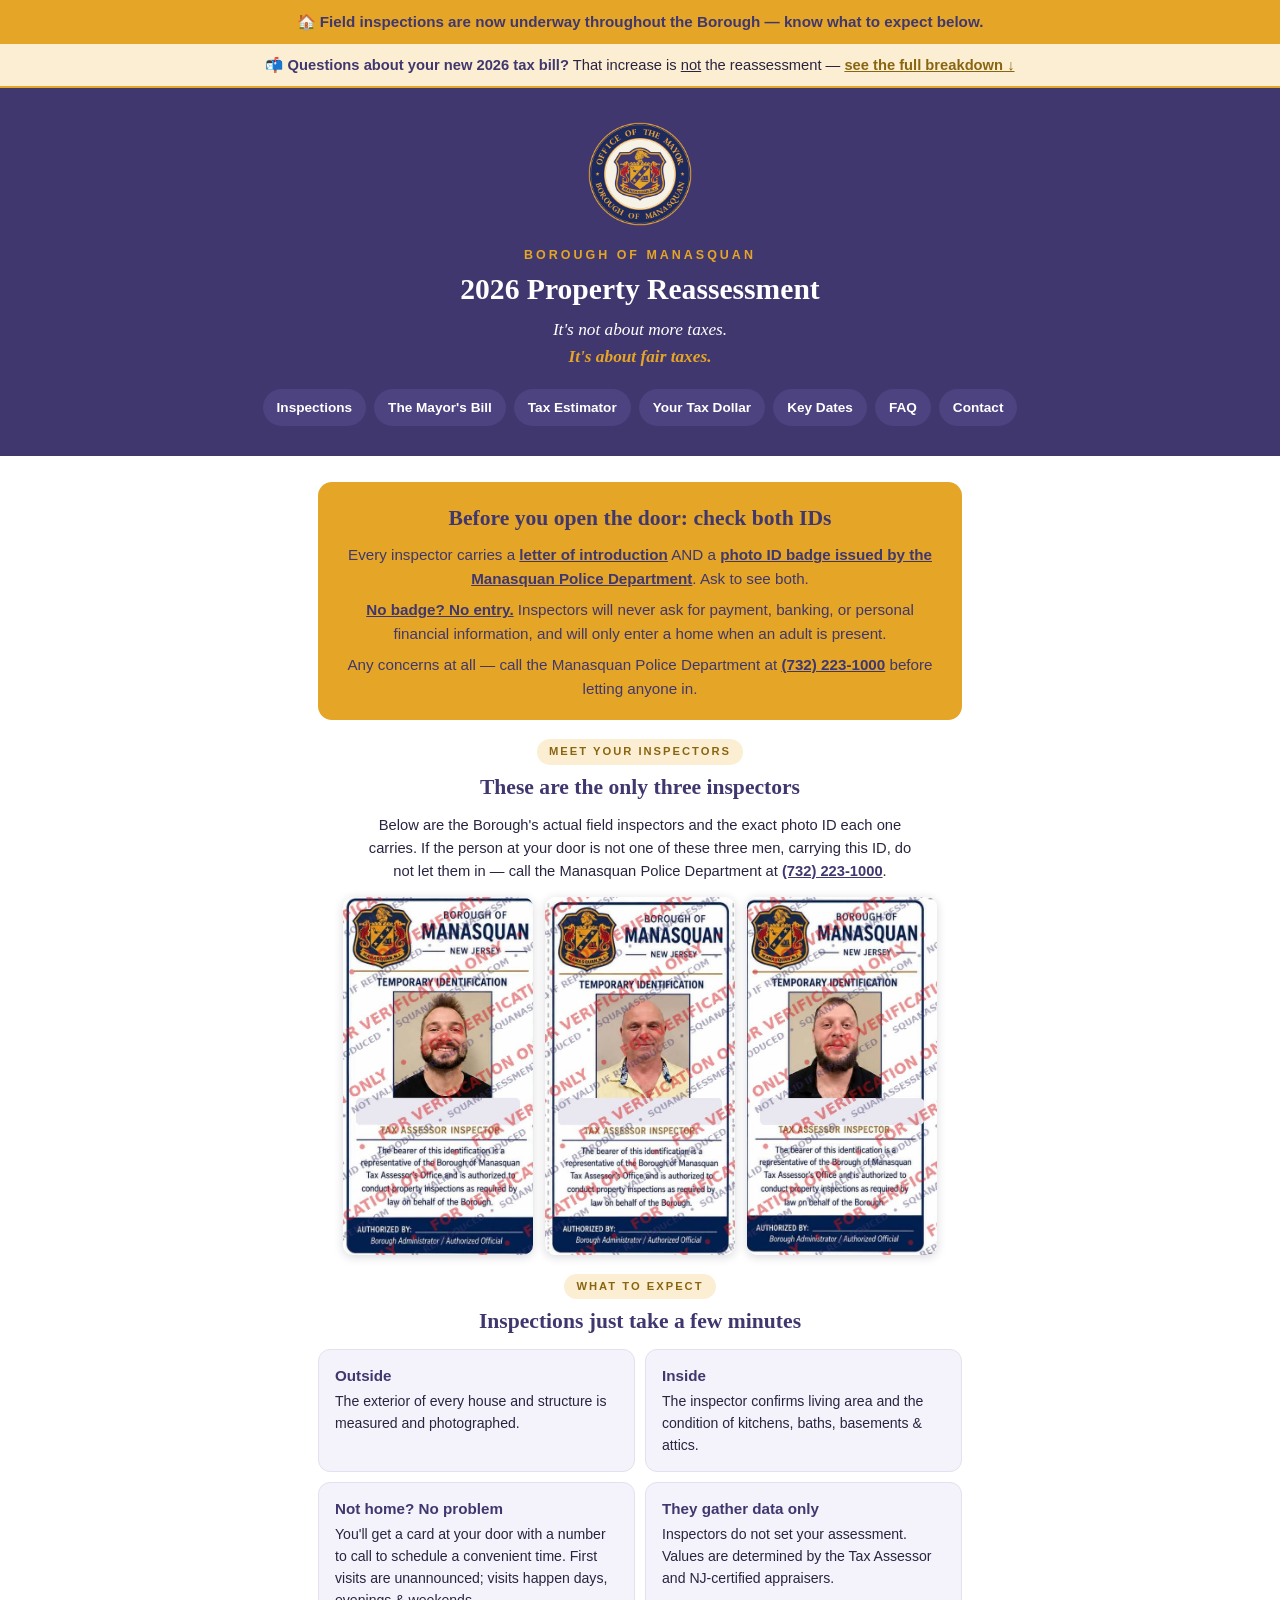
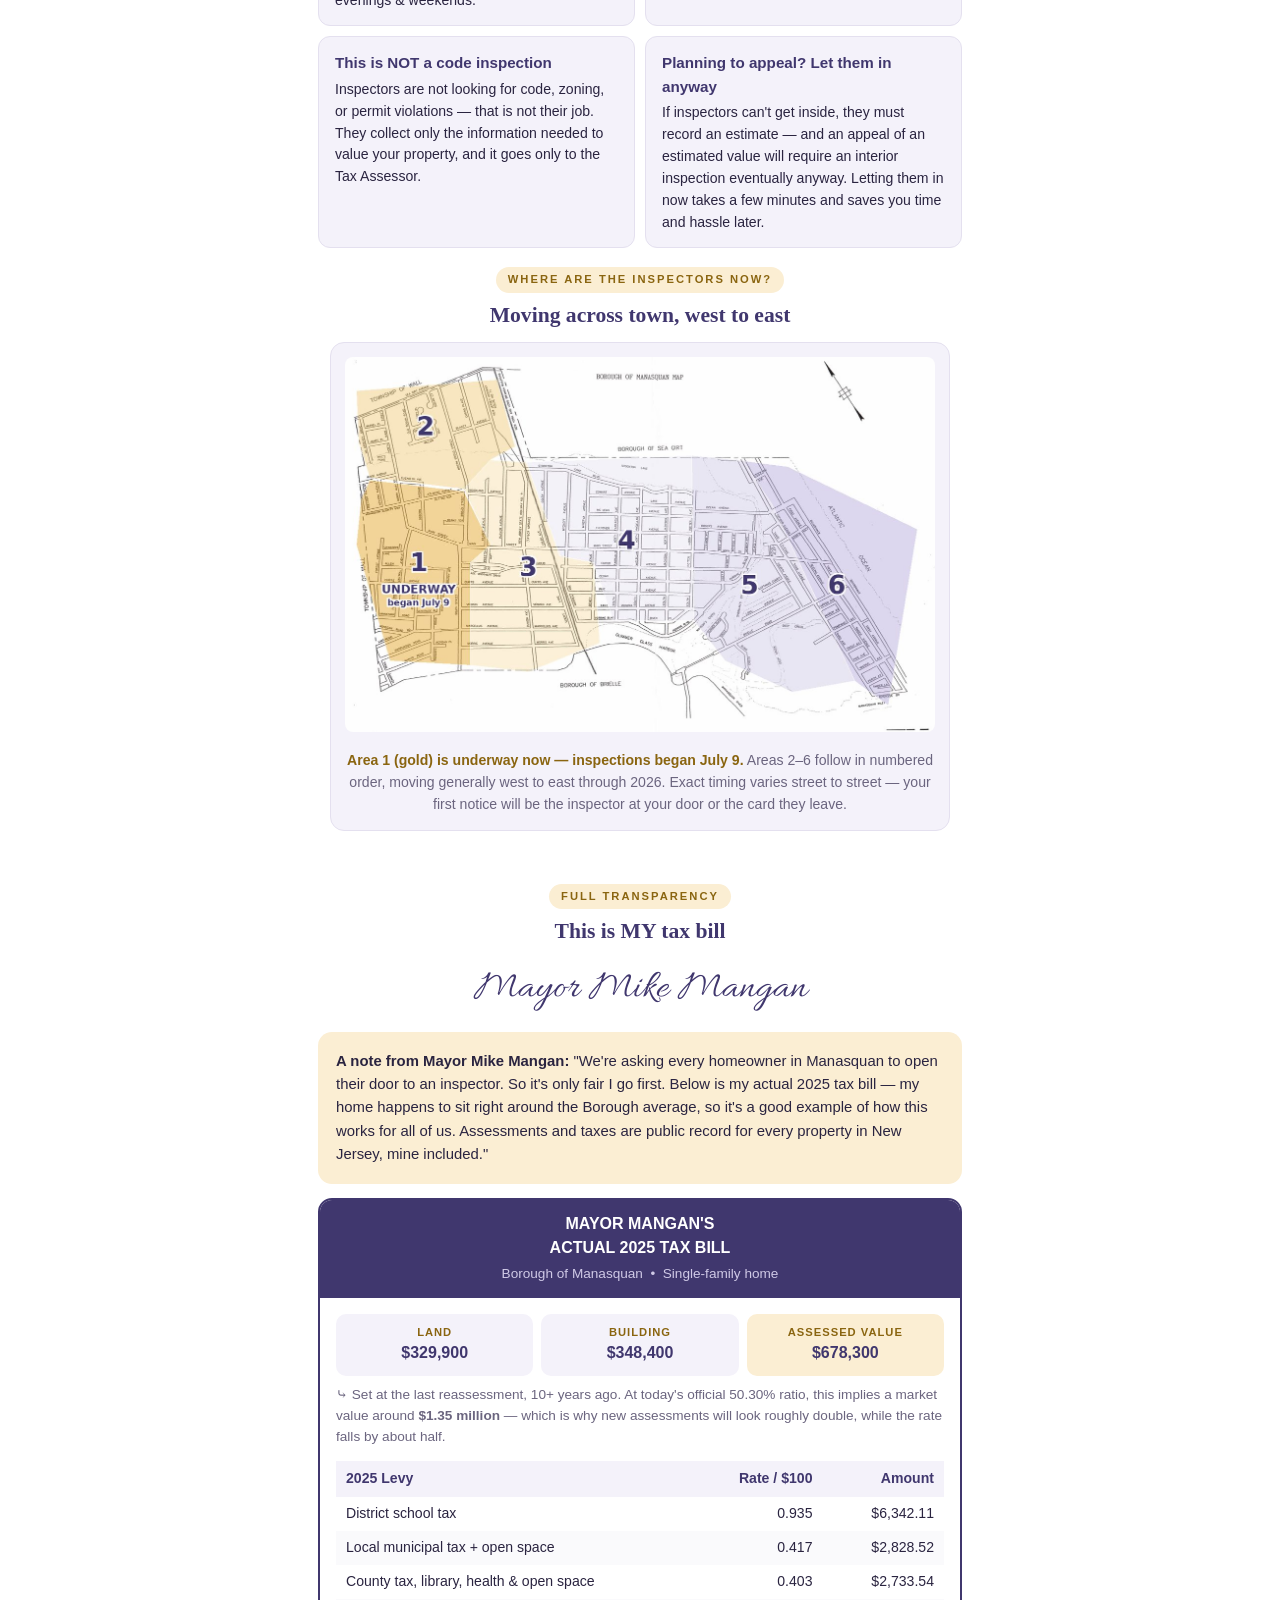
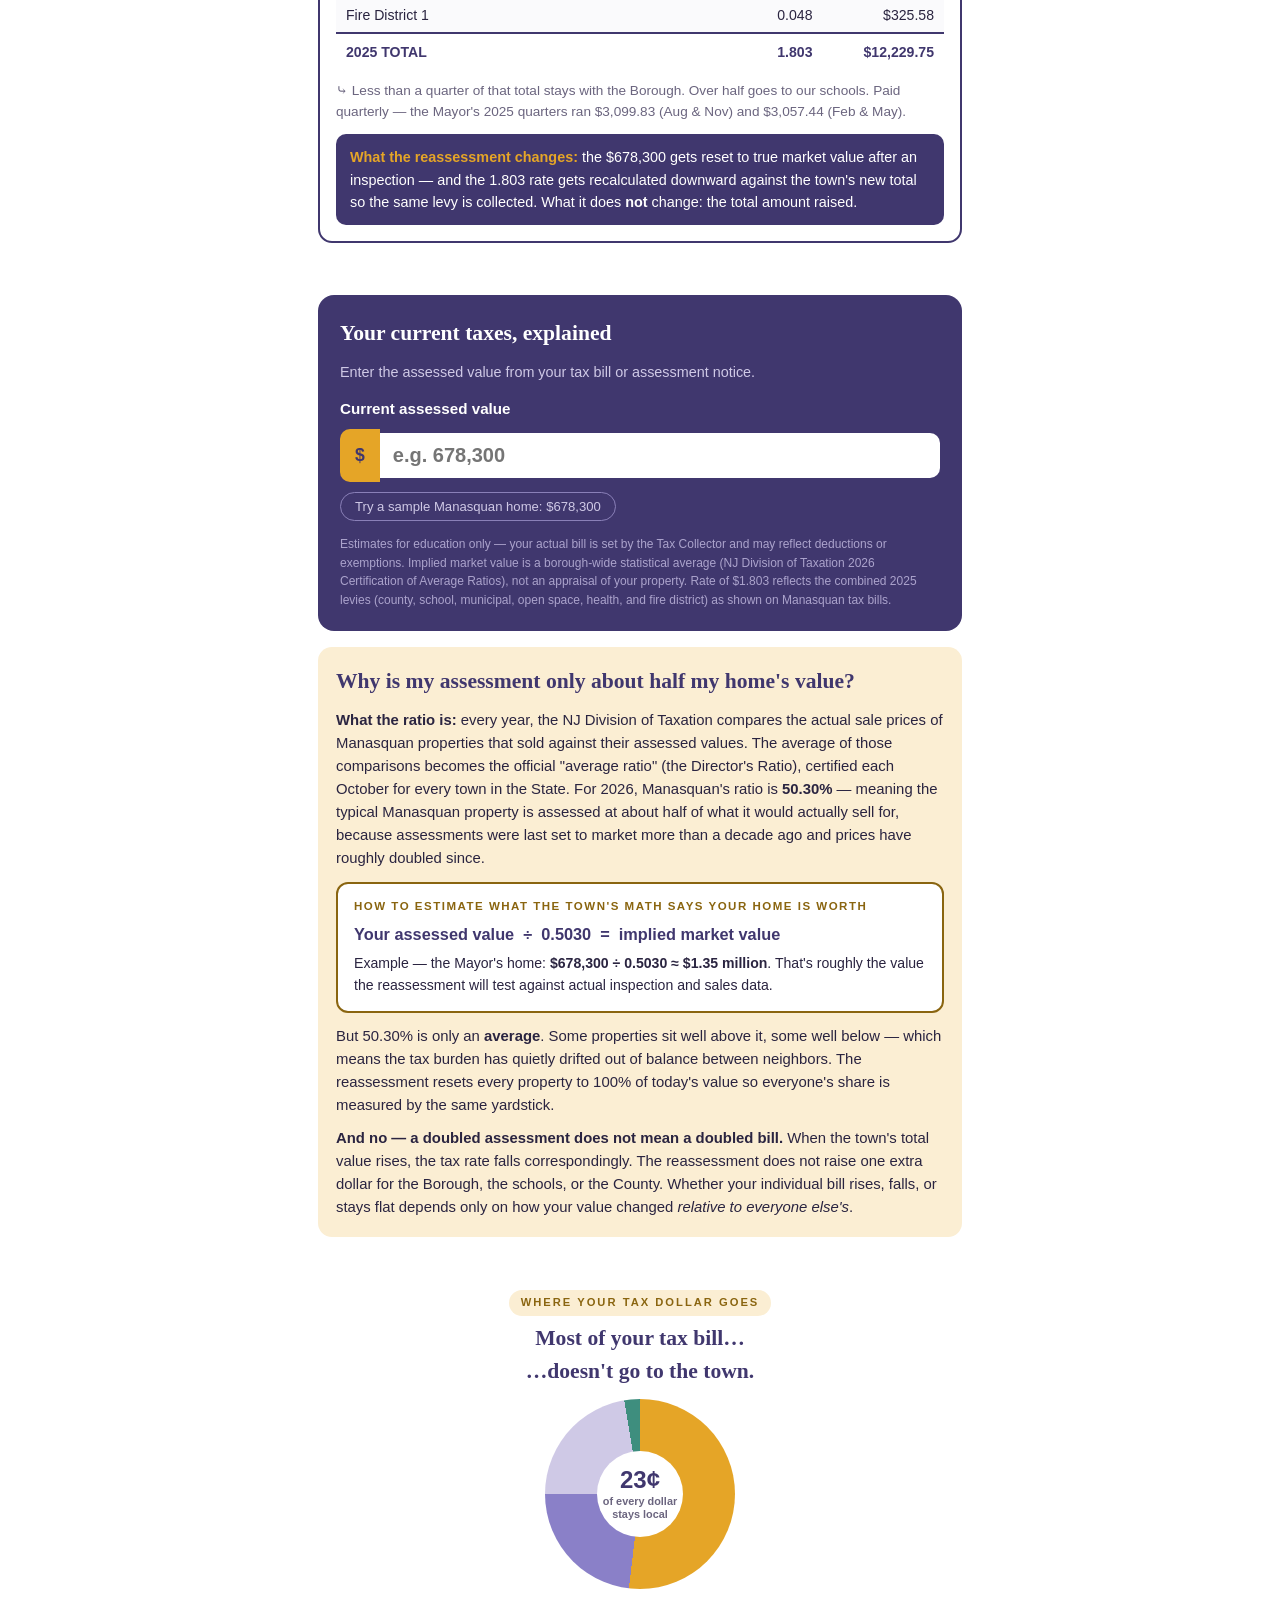
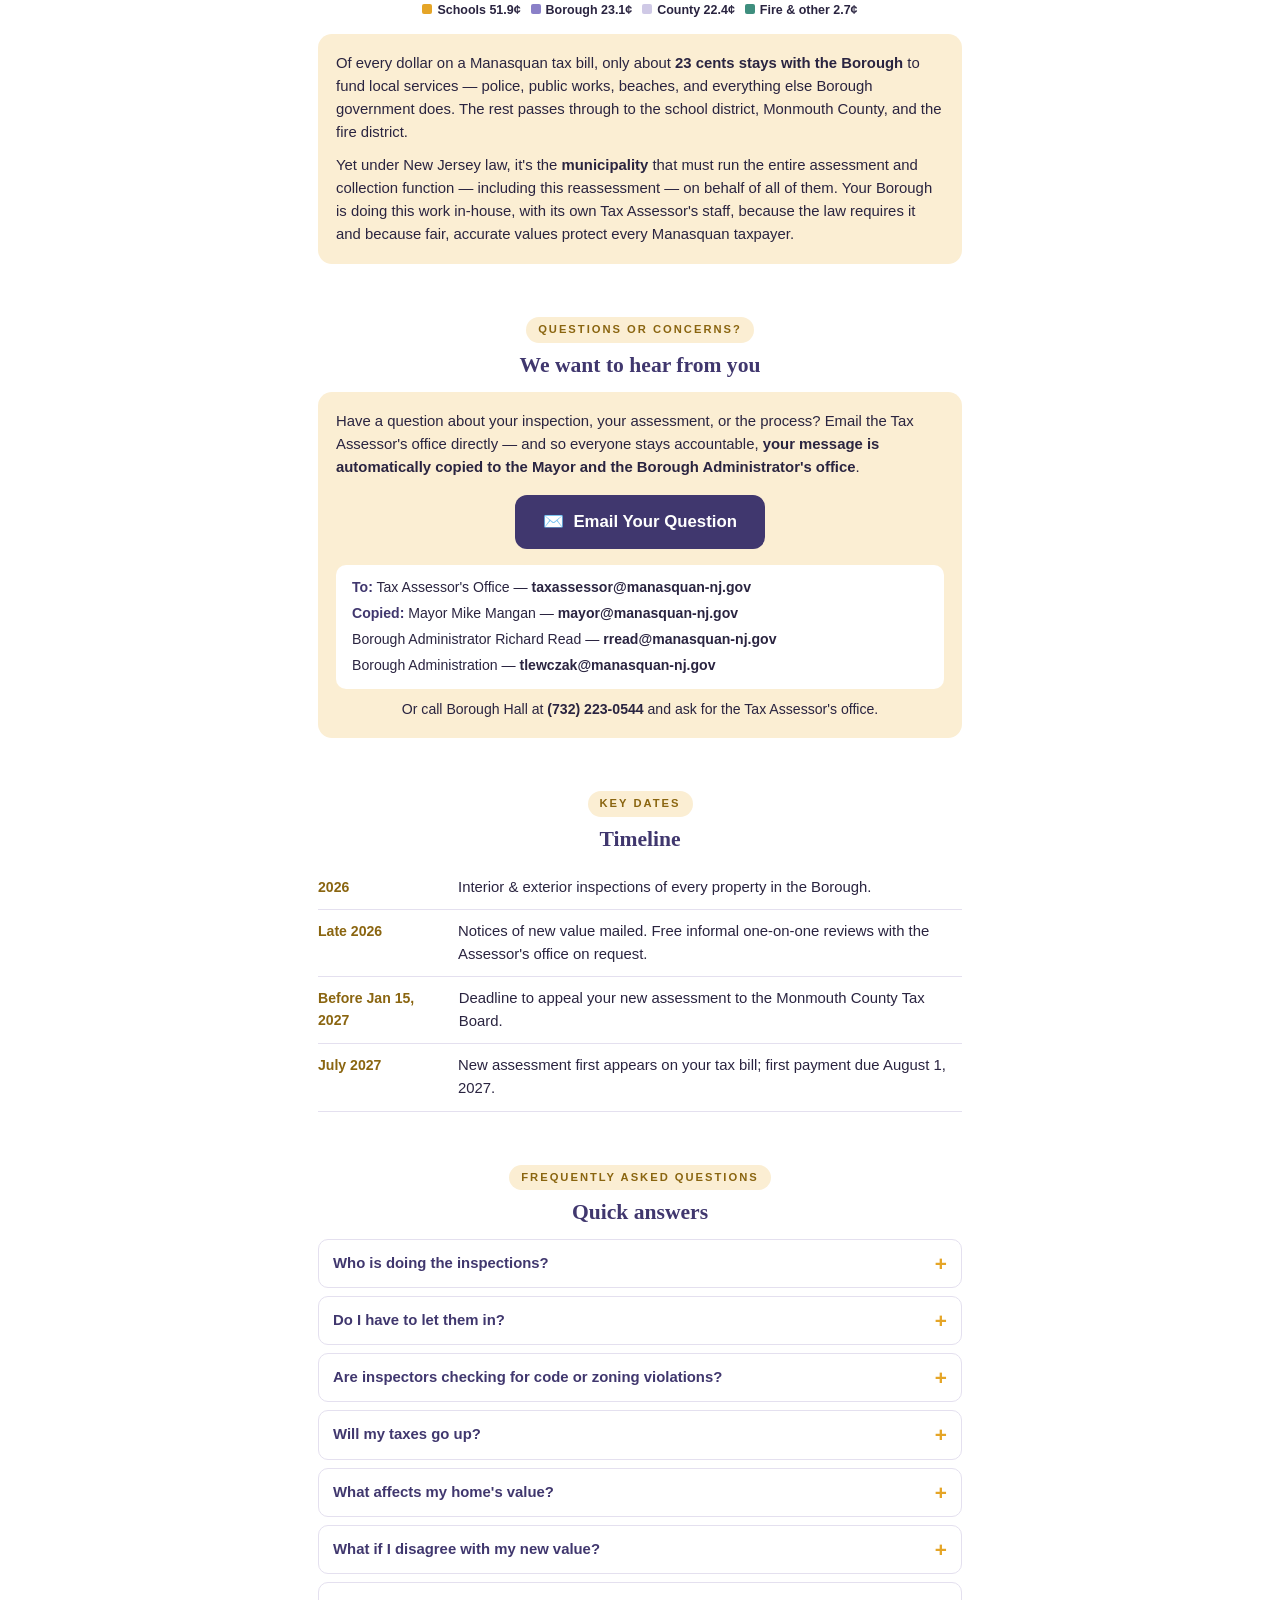
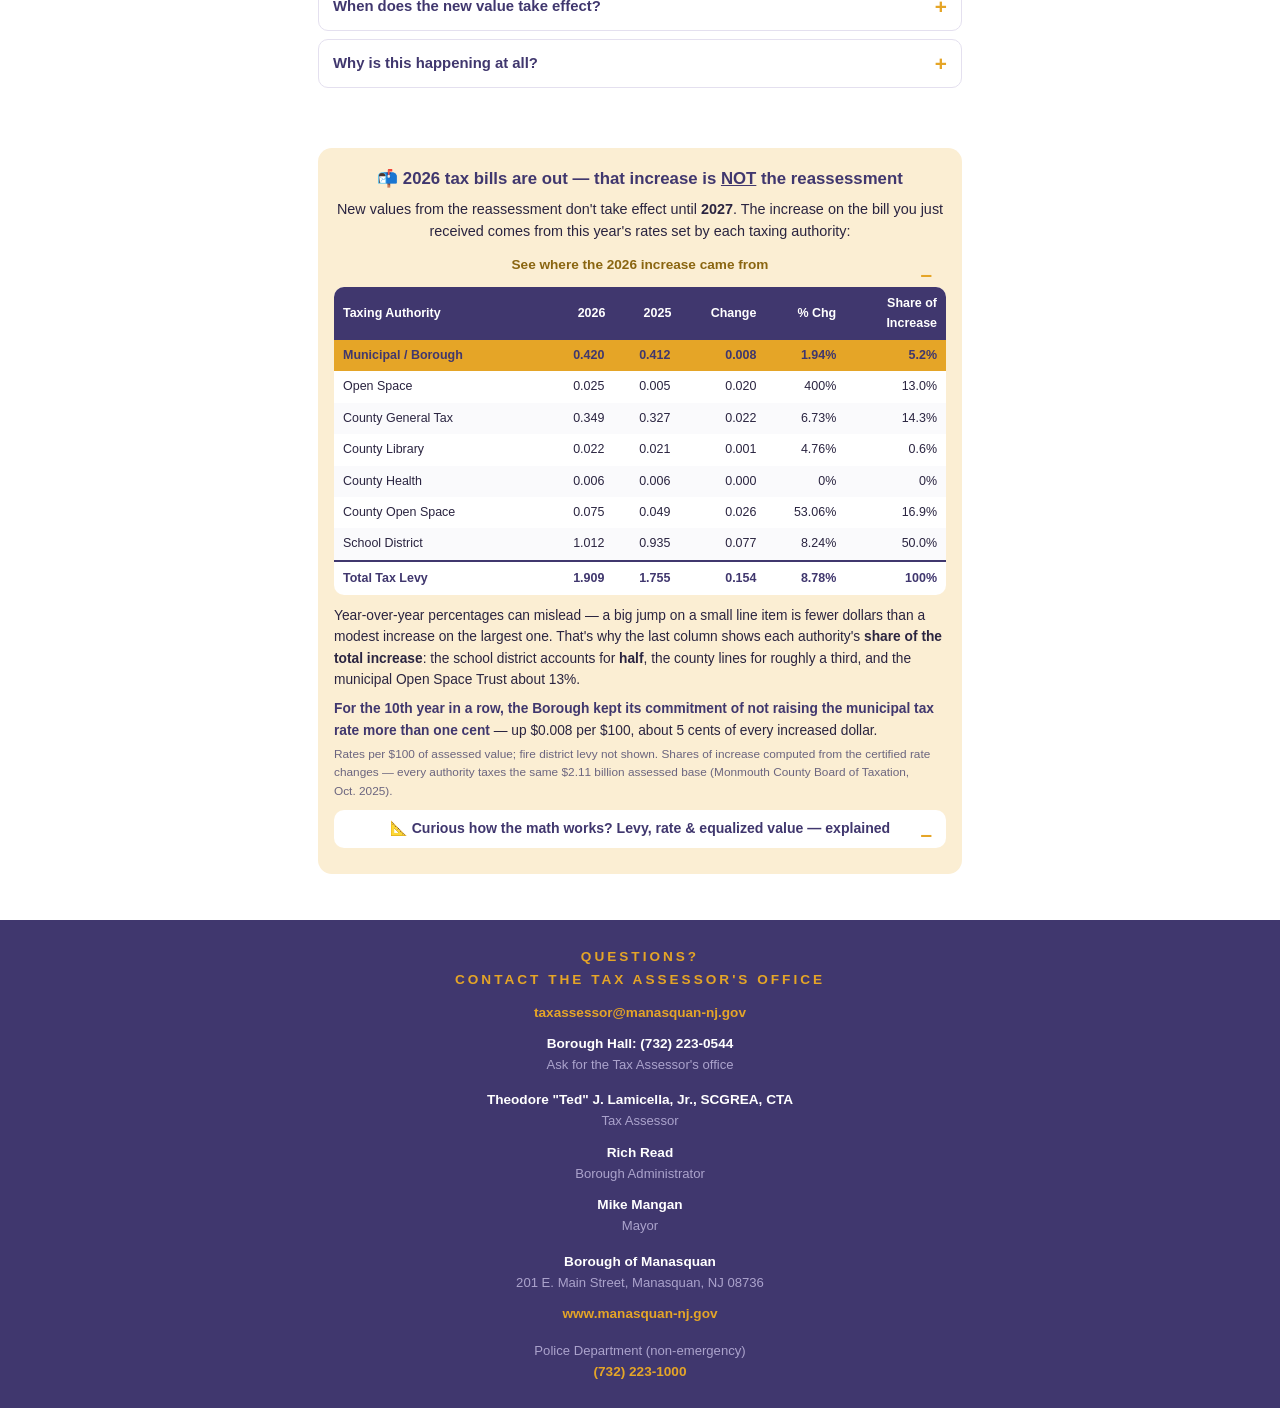
==== commit 1c079103: "Add files via upload" ====
--- a/index.html
+++ b/index.html
@@ -100,38 +100,9 @@
 <div class="alert">🏠 Field inspections are now underway throughout the Borough — know what to expect below.</div>
 
 
-<div style="background:var(--goldl);border-bottom:3px solid var(--gold);padding:18px 16px;">
-  <div style="max-width:680px;margin:0 auto;">
-    <div style="text-align:center;font-weight:800;color:var(--navy);font-size:1.05rem;">📬 2026 tax bills are out — that increase is <u>NOT</u> the reassessment</div>
-    <p style="text-align:center;font-size:.9rem;color:var(--ink);margin-top:6px;">New values from the reassessment don't take effect until <b>2027</b>. The increase on the bill you just received comes from this year's rates set by each taxing authority:</p>
-    <details open style="border:none;background:none;margin-top:8px;">
-      <summary style="text-align:center;color:var(--goldd);font-size:.85rem;padding:4px;">See where the 2026 increase came from</summary>
-      <table style="width:100%;border-collapse:collapse;font-size:.82rem;background:#fff;border-radius:10px;overflow:hidden;margin-top:8px;">
-        <tr style="background:var(--navy);color:#fff;">
-          <th style="text-align:left;padding:7px 9px;">Taxing Authority</th>
-          <th style="text-align:right;padding:7px 6px;">2026</th>
-          <th style="text-align:right;padding:7px 6px;">2025</th>
-          <th style="text-align:right;padding:7px 6px;">Change</th>
-          <th style="text-align:right;padding:7px 9px;">Share of<br>Increase</th>
-        </tr>
-        <tr style="background:var(--gold);font-weight:800;color:var(--navy);">
-          <td style="padding:6px 9px;">Municipal / Borough</td><td style="text-align:right;padding:6px 6px;">0.420</td><td style="text-align:right;padding:6px 6px;">0.412</td><td style="text-align:right;padding:6px 6px;">0.008</td><td style="text-align:right;padding:6px 9px;">5.2%</td>
-        </tr>
-        <tr><td style="padding:6px 9px;">Open Space</td><td style="text-align:right;padding:6px 6px;">0.025</td><td style="text-align:right;padding:6px 6px;">0.005</td><td style="text-align:right;padding:6px 6px;">0.020</td><td style="text-align:right;padding:6px 9px;">13.0%</td></tr>
-        <tr style="background:#FAFAFC;"><td style="padding:6px 9px;">County General Tax</td><td style="text-align:right;padding:6px 6px;">0.349</td><td style="text-align:right;padding:6px 6px;">0.327</td><td style="text-align:right;padding:6px 6px;">0.022</td><td style="text-align:right;padding:6px 9px;">14.3%</td></tr>
-        <tr><td style="padding:6px 9px;">County Library</td><td style="text-align:right;padding:6px 6px;">0.022</td><td style="text-align:right;padding:6px 6px;">0.021</td><td style="text-align:right;padding:6px 6px;">0.001</td><td style="text-align:right;padding:6px 9px;">0.6%</td></tr>
-        <tr style="background:#FAFAFC;"><td style="padding:6px 9px;">County Health</td><td style="text-align:right;padding:6px 6px;">0.006</td><td style="text-align:right;padding:6px 6px;">0.006</td><td style="text-align:right;padding:6px 6px;">0.000</td><td style="text-align:right;padding:6px 9px;">0%</td></tr>
-        <tr><td style="padding:6px 9px;">County Open Space</td><td style="text-align:right;padding:6px 6px;">0.075</td><td style="text-align:right;padding:6px 6px;">0.049</td><td style="text-align:right;padding:6px 6px;">0.026</td><td style="text-align:right;padding:6px 9px;">16.9%</td></tr>
-        <tr style="background:#FAFAFC;"><td style="padding:6px 9px;">School District</td><td style="text-align:right;padding:6px 6px;">1.012</td><td style="text-align:right;padding:6px 6px;">0.935</td><td style="text-align:right;padding:6px 6px;">0.077</td><td style="text-align:right;padding:6px 9px;">50.0%</td></tr>
-        <tr style="border-top:2px solid var(--navy);font-weight:800;color:var(--navy);"><td style="padding:7px 9px;">Total Tax Levy</td><td style="text-align:right;padding:7px 6px;">1.909</td><td style="text-align:right;padding:7px 6px;">1.755</td><td style="text-align:right;padding:7px 6px;">0.154</td><td style="text-align:right;padding:7px 9px;">100%</td></tr>
-      </table>
-      <p style="font-size:.86rem;color:var(--ink);margin-top:10px;">Year-over-year percentages can mislead — a big jump on a small line item is fewer dollars than a modest increase on the largest one. That's why the last column shows each authority's <b>share of the total increase</b>: the school district accounts for <b>half</b>, the county lines for roughly a third, and the municipal Open Space Trust about 13%.</p>
-      <p style="font-size:.86rem;color:var(--ink);margin-top:8px;"><b style="color:var(--navy);">For the 10th year in a row, the Borough kept its commitment of not raising the municipal tax rate more than one cent</b> — up $0.008 per $100, about 5 cents of every increased dollar.</p>
-      <p style="font-size:.74rem;color:var(--muted);margin-top:4px;">Rates per $100 of assessed value; fire district levy not shown. Shares of increase computed from the certified rate changes — every authority taxes the same $2.11&nbsp;billion assessed base (Monmouth County Board of Taxation, Oct.&nbsp;2025).</p>
-    </details>
-  </div>
+<div style="background:var(--goldl);border-bottom:2px solid var(--gold);padding:10px 16px;text-align:center;font-size:.92rem;">
+  📬 <b style="color:var(--navy);">Questions about your new 2026 tax bill?</b> That increase is <u>not</u> the reassessment — <a href="#taxbills2026" style="color:var(--goldd);font-weight:800;">see the full breakdown &darr;</a>
 </div>
-
 <header>
   <div class="sealimg" role="img" aria-label="Office of the Mayor, Borough of Manasquan" style="width:104px;height:104px;"></div>
   <div class="kicker">BOROUGH OF MANASQUAN</div>
@@ -142,7 +113,6 @@
     <a href="#mayorbill">The Mayor's Bill</a>
     <a href="#estimator">Tax Estimator</a>
     <a href="#dollar">Your Tax Dollar</a>
-    <a href="#taxmath">Tax Math</a>
     <a href="#dates">Key Dates</a>
     <a href="#faq">FAQ</a>
     <a href="#contact">Contact</a>
@@ -327,36 +297,7 @@
 </section>
 
 
-<section id="taxmath">
-  <div style="text-align:center;"><span class="tagpill">TAX MATH 101</span>
-  <h2>How the tax math actually works</h2></div>
-
-  <div style="background:var(--navy);border-radius:14px;padding:20px;color:#fff;text-align:center;">
-    <div style="font-size:.78rem;font-weight:700;letter-spacing:2px;color:var(--gold);margin-bottom:10px;">THE WHOLE SYSTEM IN ONE CHAIN</div>
-    <div style="font-size:.95rem;line-height:1.9;">
-      <b style="color:var(--gold);">Budgets</b> (schools, county, Borough) set the <b>levy</b> — the dollars to be raised<br>
-      <span style="color:#CFC9E6;">&darr;</span><br>
-      <b style="color:var(--gold);">Levy &divide; the town's total assessed value</b> = the <b>tax rate</b><br>
-      <span style="color:#CFC9E6;">&darr;</span><br>
-      <b style="color:var(--gold);">Your assessment &times; the rate</b> = <b>your bill</b>
-    </div>
-    <div style="font-size:.82rem;color:#CFC9E6;margin-top:10px;">The rate isn't "set" by anyone — it's simply the division answer. The levy is the only real dollar decision.</div>
-  </div>
-
-  <div class="cards" style="margin-top:14px;">
-    <div class="card"><b>The levy ("amount to be raised by taxation")</b><p>Each taxing authority adopts a budget; the portion funded by property tax is its levy. Manasquan's combined 2026 levies total roughly $40 million.</p></div>
-    <div class="card"><b>Net assessed value</b><p>The sum of every property assessment in town — currently about <b>$2.11 billion</b> (certified by the Monmouth County Tax Board). It barely moves between revaluations.</p></div>
-    <div class="card"><b>The tax rate</b><p>Levy &divide; assessed value &times; 100. Example: the school levy of roughly $21.4 million &divide; $2.11 billion &asymp; <b>$1.012 per $100</b> — exactly the school line on your bill.</p></div>
-    <div class="card"><b>Equalized (true) value</b><p>Because towns assess at different fractions of market value, the county applies each town's ratio — ours is 50.30% — to compare fairly. Manasquan's equalized value is about <b>$4.2 billion</b>. It's used to divide county taxes among towns, not on your bill directly.</p></div>
-  </div>
-
-  <div class="explain" style="margin-top:14px;">
-    <h2 style="font-size:1.1rem;">Why percentage changes can fool you</h2>
-    <p>In 2026, the municipal Open Space rate rose <b>400%</b> — an eye-popping number — while the school rate rose about <b>8%</b>. But apply those changes to the same $2.11&nbsp;billion base and the picture flips: the Open Space increase is roughly <b>$420–460&nbsp;thousand</b>, about 13% of the total increase, while the school increase is roughly <b>$1.7&nbsp;million — about half of it</b>.</p>
-    <p><b>The lesson: dollars, not percentages, tell the truth.</b> A huge percentage on a small line item is fewer dollars than a modest percentage on the biggest one. That's why the table at the top of this page shows each authority's share of the total increase.</p>
-    <p style="font-size:.85rem;"><b style="color:var(--navy);">And the reassessment?</b> In 2027 the town's assessed value resets to roughly its $4.2&nbsp;billion true value — about double — so the rate falls by about half. Same levies, same total dollars: only the yardstick changes, and everyone's share gets measured fairly again.</p>
-  </div>
-</section>
+
 
 <section id="dates">
   <div style="text-align:center;"><span class="tagpill">KEY DATES</span>
@@ -381,6 +322,71 @@
   <details><summary>What if I disagree with my new value?</summary><div class="body">First, request a free informal one-on-one review with the Tax Assessor's office — they'll walk through exactly how your value was reached. Still not satisfied? File a formal appeal with the Monmouth County Tax Board before January 15. Bring recent sales of comparable properties. Remember: you can appeal your assessment, not your taxes.</div></details>
   <details><summary>When does the new value take effect?</summary><div class="body">The new assessment becomes the basis of your 2027 taxes. It first appears on the bill you receive in July 2027, with the first payment due August 1, 2027.</div></details>
   <details><summary>Why is this happening at all?</summary><div class="body">The Monmouth County Board of Taxation ordered Manasquan (and several other towns) to reassess. NJ law requires assessment at 100% of true market value, and after 10+ years ours have drifted to about half that — unevenly. The purpose is a fair distribution of the same tax levy.</div></details>
+</section>
+
+<section id="taxbills2026">
+<div style="background:var(--goldl);border-radius:14px;padding:18px 16px;">
+  <div style="max-width:680px;margin:0 auto;">
+    <div style="text-align:center;font-weight:800;color:var(--navy);font-size:1.05rem;">📬 2026 tax bills are out — that increase is <u>NOT</u> the reassessment</div>
+    <p style="text-align:center;font-size:.9rem;color:var(--ink);margin-top:6px;">New values from the reassessment don't take effect until <b>2027</b>. The increase on the bill you just received comes from this year's rates set by each taxing authority:</p>
+    <details open style="border:none;background:none;margin-top:8px;">
+      <summary style="text-align:center;color:var(--goldd);font-size:.85rem;padding:4px;">See where the 2026 increase came from</summary>
+      <table style="width:100%;border-collapse:collapse;font-size:.78rem;background:#fff;border-radius:10px;overflow:hidden;margin-top:8px;">
+        <tr style="background:var(--navy);color:#fff;">
+          <th style="text-align:left;padding:7px 9px;">Taxing Authority</th>
+          <th style="text-align:right;padding:7px 5px;">2026</th>
+          <th style="text-align:right;padding:7px 5px;">2025</th>
+          <th style="text-align:right;padding:7px 5px;">Change</th>
+          <th style="text-align:right;padding:7px 5px;">%&nbsp;Chg</th>
+          <th style="text-align:right;padding:7px 9px;">Share of<br>Increase</th>
+        </tr>
+        <tr style="background:var(--gold);font-weight:800;color:var(--navy);">
+          <td style="padding:6px 9px;">Municipal / Borough</td><td style="text-align:right;padding:6px 6px;">0.420</td><td style="text-align:right;padding:6px 6px;">0.412</td><td style="text-align:right;padding:6px 5px;">0.008</td><td style="text-align:right;padding:6px 5px;">1.94%</td><td style="text-align:right;padding:6px 9px;">5.2%</td>
+        </tr>
+        <tr><td style="padding:6px 9px;">Open Space</td><td style="text-align:right;padding:6px 6px;">0.025</td><td style="text-align:right;padding:6px 6px;">0.005</td><td style="text-align:right;padding:6px 5px;">0.020</td><td style="text-align:right;padding:6px 5px;">400%</td><td style="text-align:right;padding:6px 9px;">13.0%</td></tr>
+        <tr style="background:#FAFAFC;"><td style="padding:6px 9px;">County General Tax</td><td style="text-align:right;padding:6px 6px;">0.349</td><td style="text-align:right;padding:6px 6px;">0.327</td><td style="text-align:right;padding:6px 5px;">0.022</td><td style="text-align:right;padding:6px 5px;">6.73%</td><td style="text-align:right;padding:6px 9px;">14.3%</td></tr>
+        <tr><td style="padding:6px 9px;">County Library</td><td style="text-align:right;padding:6px 6px;">0.022</td><td style="text-align:right;padding:6px 6px;">0.021</td><td style="text-align:right;padding:6px 5px;">0.001</td><td style="text-align:right;padding:6px 5px;">4.76%</td><td style="text-align:right;padding:6px 9px;">0.6%</td></tr>
+        <tr style="background:#FAFAFC;"><td style="padding:6px 9px;">County Health</td><td style="text-align:right;padding:6px 6px;">0.006</td><td style="text-align:right;padding:6px 6px;">0.006</td><td style="text-align:right;padding:6px 5px;">0.000</td><td style="text-align:right;padding:6px 5px;">0%</td><td style="text-align:right;padding:6px 9px;">0%</td></tr>
+        <tr><td style="padding:6px 9px;">County Open Space</td><td style="text-align:right;padding:6px 6px;">0.075</td><td style="text-align:right;padding:6px 6px;">0.049</td><td style="text-align:right;padding:6px 5px;">0.026</td><td style="text-align:right;padding:6px 5px;">53.06%</td><td style="text-align:right;padding:6px 9px;">16.9%</td></tr>
+        <tr style="background:#FAFAFC;"><td style="padding:6px 9px;">School District</td><td style="text-align:right;padding:6px 6px;">1.012</td><td style="text-align:right;padding:6px 6px;">0.935</td><td style="text-align:right;padding:6px 5px;">0.077</td><td style="text-align:right;padding:6px 5px;">8.24%</td><td style="text-align:right;padding:6px 9px;">50.0%</td></tr>
+        <tr style="border-top:2px solid var(--navy);font-weight:800;color:var(--navy);"><td style="padding:7px 9px;">Total Tax Levy</td><td style="text-align:right;padding:7px 6px;">1.909</td><td style="text-align:right;padding:7px 6px;">1.755</td><td style="text-align:right;padding:7px 5px;">0.154</td><td style="text-align:right;padding:7px 5px;">8.78%</td><td style="text-align:right;padding:7px 9px;">100%</td></tr>
+      </table>
+      <p style="font-size:.86rem;color:var(--ink);margin-top:10px;">Year-over-year percentages can mislead — a big jump on a small line item is fewer dollars than a modest increase on the largest one. That's why the last column shows each authority's <b>share of the total increase</b>: the school district accounts for <b>half</b>, the county lines for roughly a third, and the municipal Open Space Trust about 13%.</p>
+      <p style="font-size:.86rem;color:var(--ink);margin-top:8px;"><b style="color:var(--navy);">For the 10th year in a row, the Borough kept its commitment of not raising the municipal tax rate more than one cent</b> — up $0.008 per $100, about 5 cents of every increased dollar.</p>
+      <p style="font-size:.74rem;color:var(--muted);margin-top:4px;">Rates per $100 of assessed value; fire district levy not shown. Shares of increase computed from the certified rate changes — every authority taxes the same $2.11&nbsp;billion assessed base (Monmouth County Board of Taxation, Oct.&nbsp;2025).</p>
+      <details style="border:none;background:none;margin-top:10px;">
+        <summary style="text-align:center;color:var(--navy);font-weight:700;font-size:.88rem;padding:8px;background:#fff;border-radius:10px;">📐 Curious how the math works? Levy, rate &amp; equalized value — explained</summary>
+        <div style="margin-top:10px;">
+<div style="background:var(--navy);border-radius:14px;padding:20px;color:#fff;text-align:center;">
+    <div style="font-size:.78rem;font-weight:700;letter-spacing:2px;color:var(--gold);margin-bottom:10px;">THE WHOLE SYSTEM IN ONE CHAIN</div>
+    <div style="font-size:.95rem;line-height:1.9;">
+      <b style="color:var(--gold);">Budgets</b> (schools, county, Borough) set the <b>levy</b> — the dollars to be raised<br>
+      <span style="color:#CFC9E6;">&darr;</span><br>
+      <b style="color:var(--gold);">Levy &divide; the town's total assessed value</b> = the <b>tax rate</b><br>
+      <span style="color:#CFC9E6;">&darr;</span><br>
+      <b style="color:var(--gold);">Your assessment &times; the rate</b> = <b>your bill</b>
+    </div>
+    <div style="font-size:.82rem;color:#CFC9E6;margin-top:10px;">The rate isn't "set" by anyone — it's simply the division answer. The levy is the only real dollar decision.</div>
+  </div>
+
+  <div class="cards" style="margin-top:14px;">
+    <div class="card"><b>The levy ("amount to be raised by taxation")</b><p>Each taxing authority adopts a budget; the portion funded by property tax is its levy. Manasquan's combined 2026 levies total roughly $40 million.</p></div>
+    <div class="card"><b>Net assessed value</b><p>The sum of every property assessment in town — currently about <b>$2.11 billion</b> (certified by the Monmouth County Tax Board). It barely moves between revaluations.</p></div>
+    <div class="card"><b>The tax rate</b><p>Levy &divide; assessed value &times; 100. Example: the school levy of roughly $21.4 million &divide; $2.11 billion &asymp; <b>$1.012 per $100</b> — exactly the school line on your bill.</p></div>
+    <div class="card"><b>Equalized (true) value</b><p>Because towns assess at different fractions of market value, the county applies each town's ratio — ours is 50.30% — to compare fairly. Manasquan's equalized value is about <b>$4.2 billion</b>. It's used to divide county taxes among towns, not on your bill directly.</p></div>
+  </div>
+
+  <div class="explain" style="margin-top:14px;">
+    <h2 style="font-size:1.1rem;">Why percentage changes can fool you</h2>
+    <p>In 2026, the municipal Open Space rate rose <b>400%</b> — an eye-popping number — while the school rate rose about <b>8%</b>. But apply those changes to the same $2.11&nbsp;billion base and the picture flips: the Open Space increase is roughly <b>$420–460&nbsp;thousand</b>, about 13% of the total increase, while the school increase is roughly <b>$1.7&nbsp;million — about half of it</b>.</p>
+    <p><b>The lesson: dollars, not percentages, tell the truth.</b> A huge percentage on a small line item is fewer dollars than a modest percentage on the biggest one. That's why the table at the top of this page shows each authority's share of the total increase.</p>
+    <p style="font-size:.85rem;"><b style="color:var(--navy);">And the reassessment?</b> In 2027 the town's assessed value resets to roughly its $4.2&nbsp;billion true value — about double — so the rate falls by about half. Same levies, same total dollars: only the yardstick changes, and everyone's share gets measured fairly again.</p>
+  </div>
+        </div>
+      </details>
+    </details>
+  </div>
+</div>
 </section>
 
 </div>
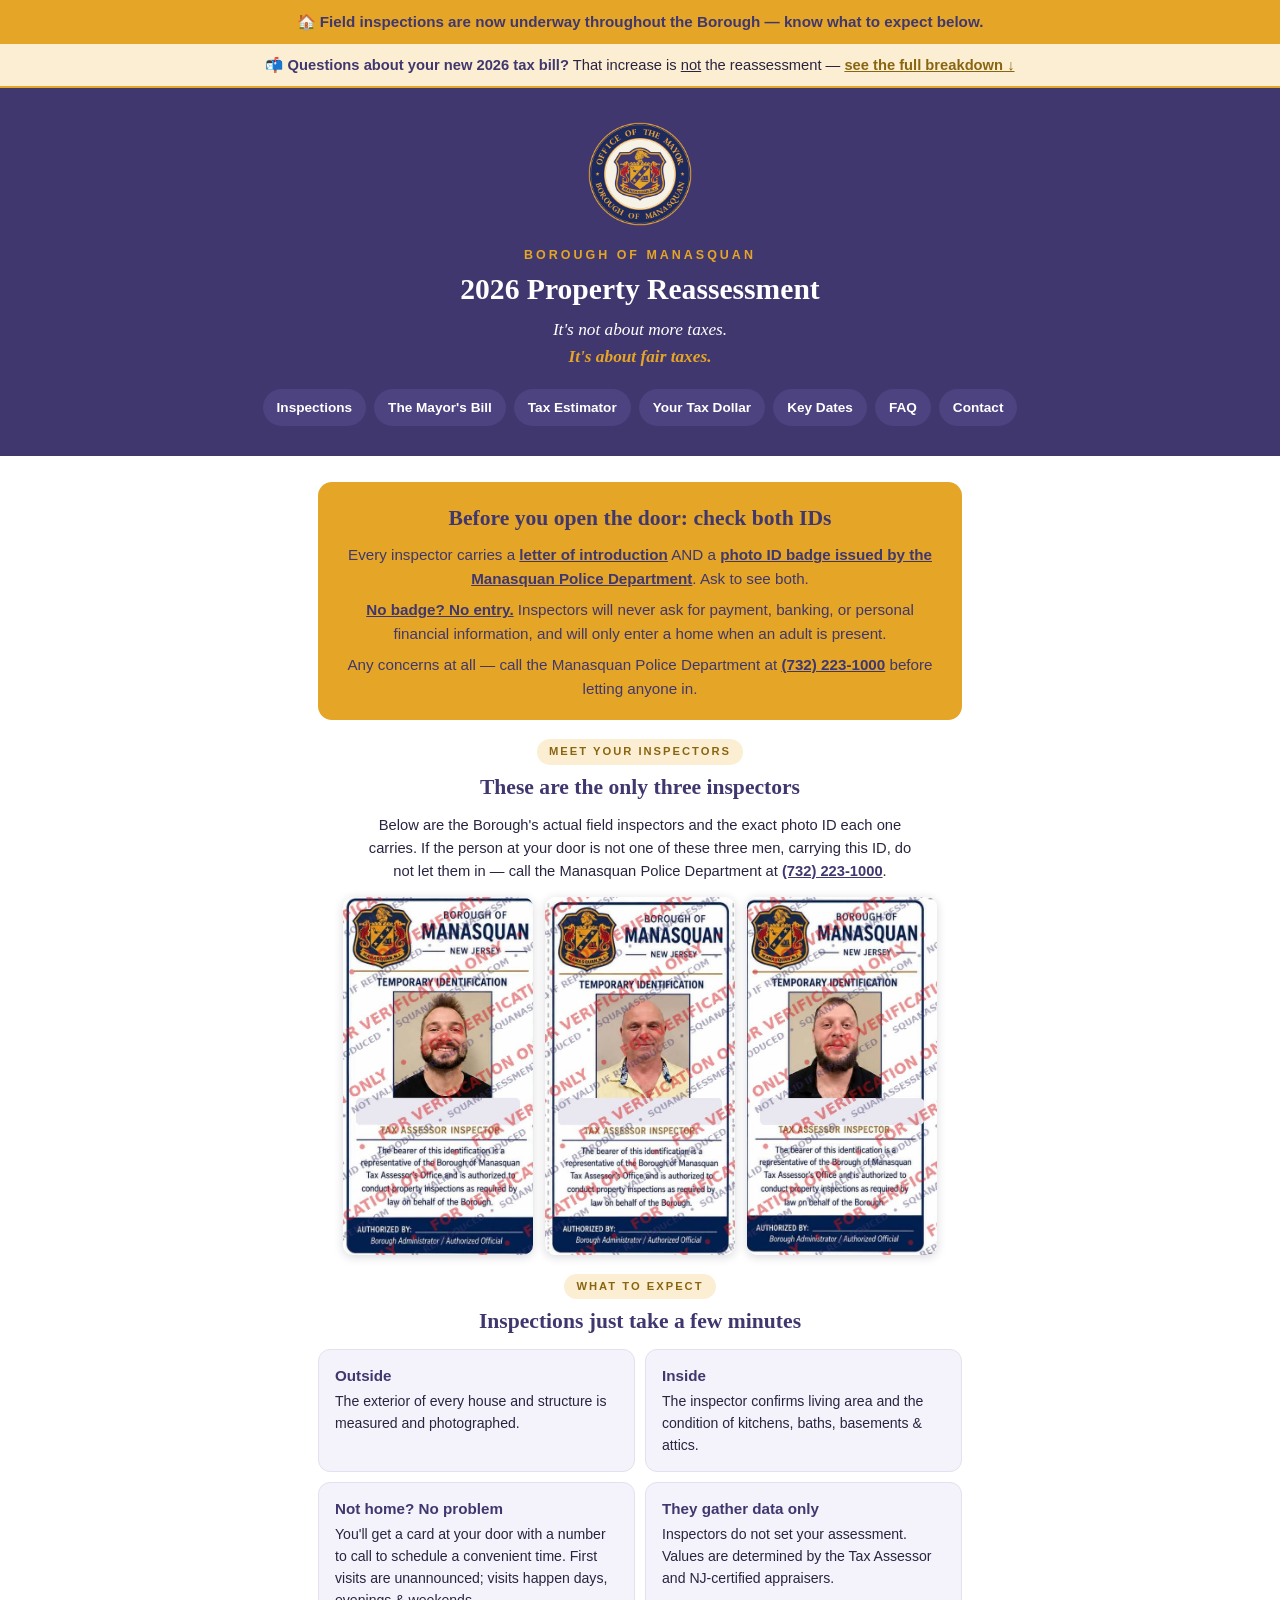
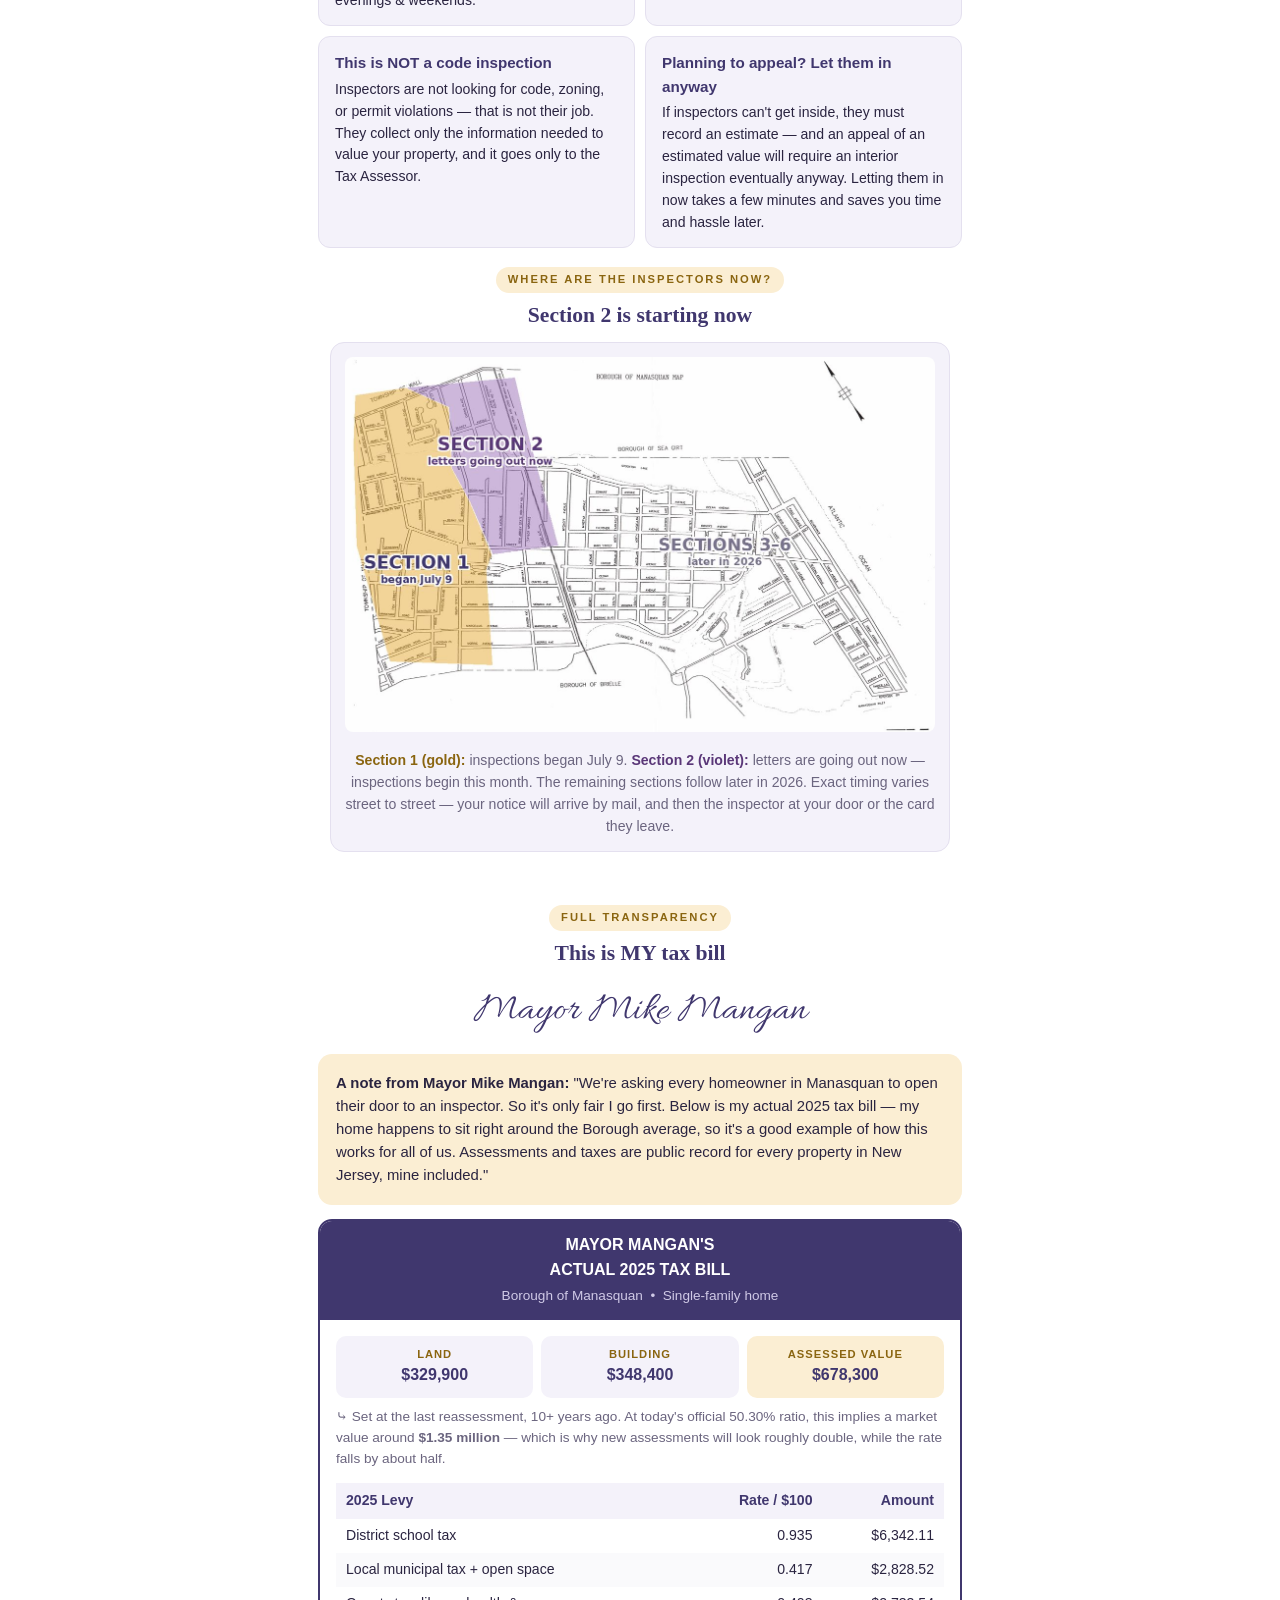
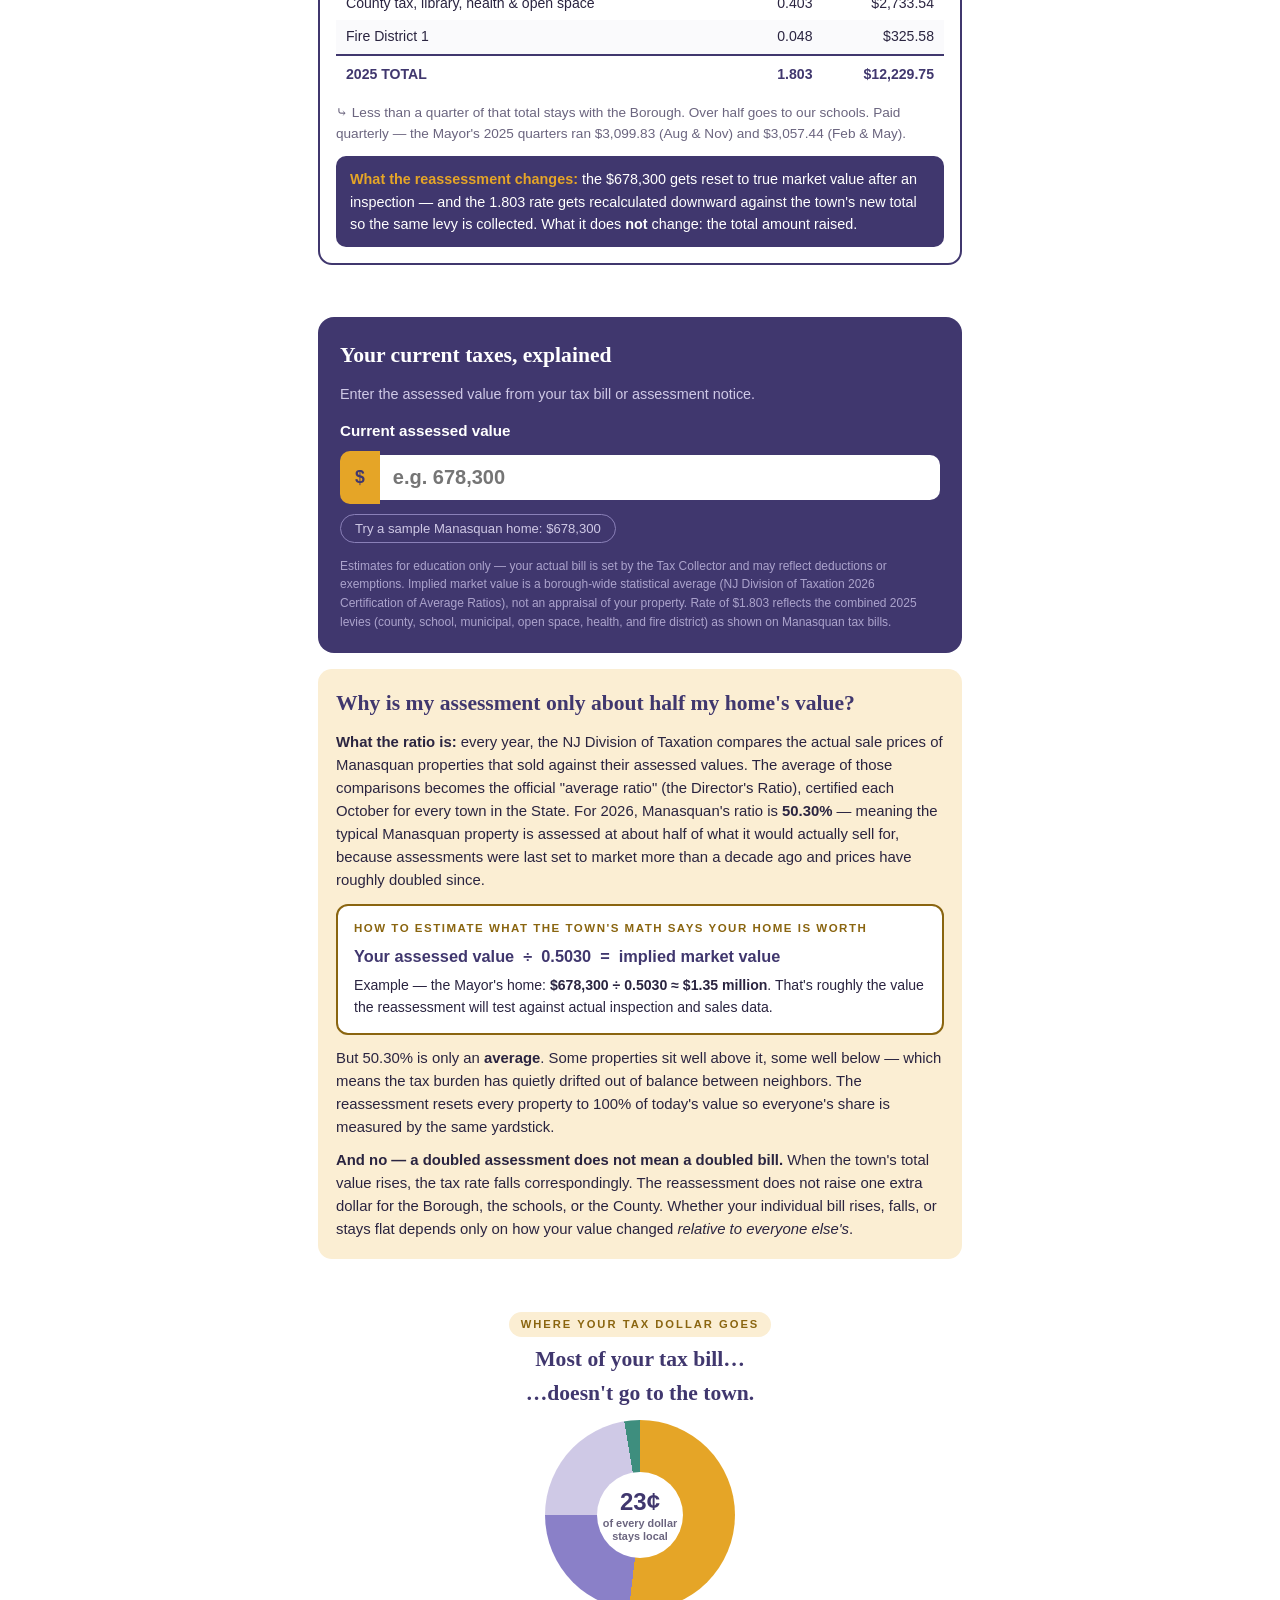
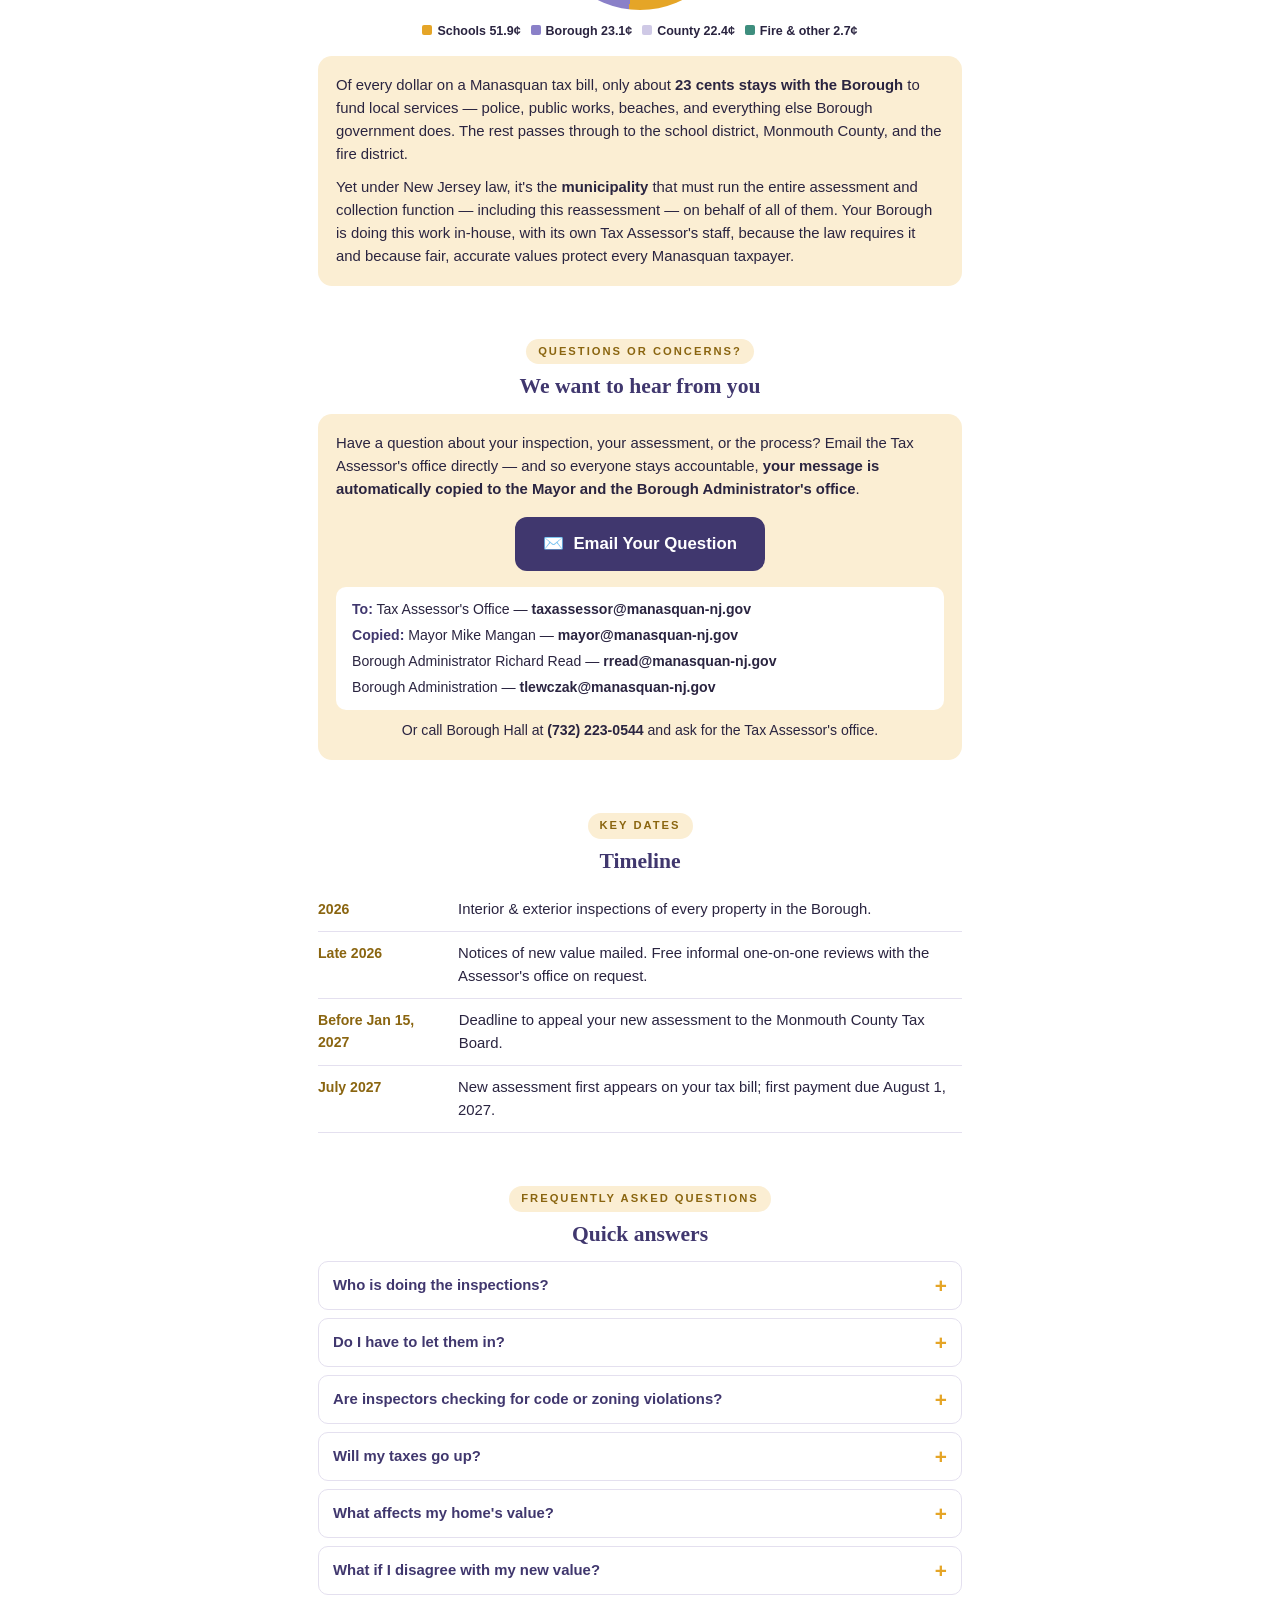
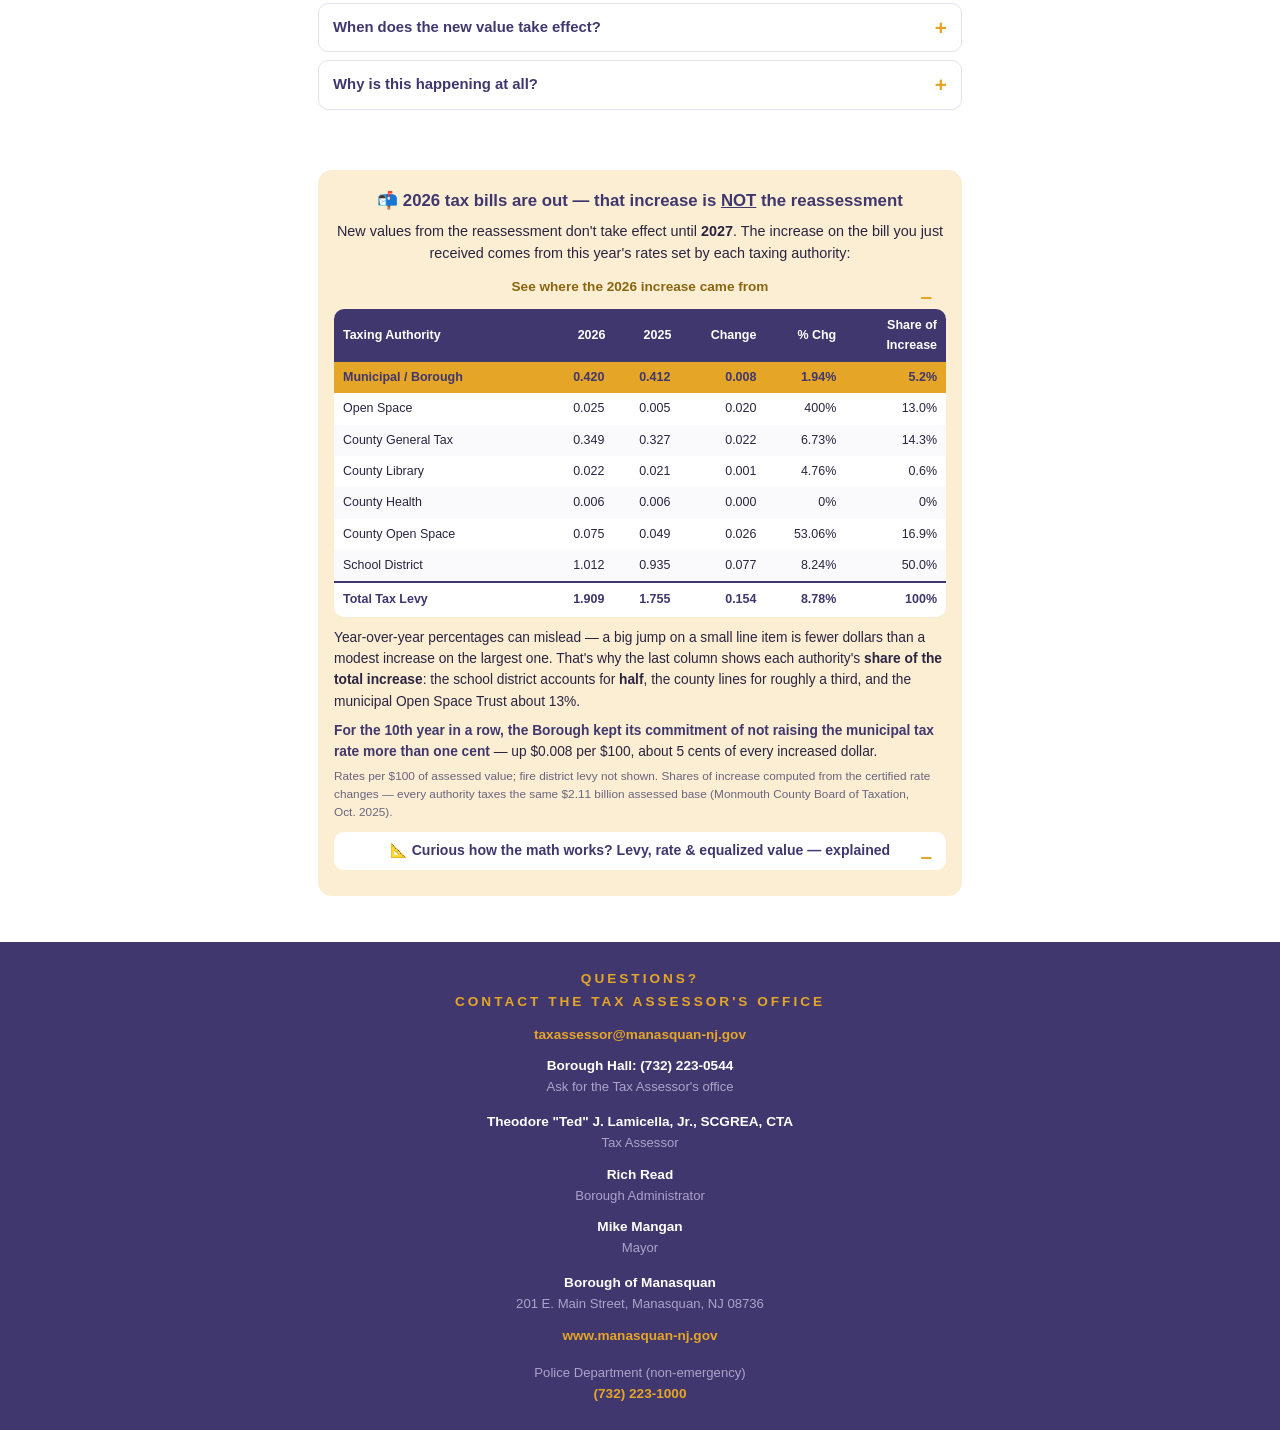
==== commit e57baf78: "Add files via upload" ====
--- a/index.html
+++ b/index.html
@@ -155,10 +155,10 @@
 
   <div style="margin-top:18px;text-align:center;">
     <span class="tagpill">WHERE ARE THE INSPECTORS NOW?</span>
-    <h2>Moving across town, west to east</h2>
+    <h2>Section 2 is starting now</h2>
     <div style="background:var(--light);border:1px solid #E4E0EF;border-radius:14px;padding:14px;max-width:620px;margin:0 auto;">
-      <img src="[data-uri]" alt="Borough of Manasquan map divided into six numbered inspection areas; Area 1 in the west is underway since July 9, with areas 2 through 6 following west to east" style="width:100%;border-radius:8px;">
-      <p style="font-size:.88rem;color:var(--muted);margin-top:10px;text-align:center;"><b style="color:var(--goldd);">Area 1 (gold) is underway now — inspections began July 9.</b> Areas 2–6 follow in numbered order, moving generally west to east through 2026. Exact timing varies street to street — your first notice will be the inspector at your door or the card they leave.</p>
+      <img src="[data-uri]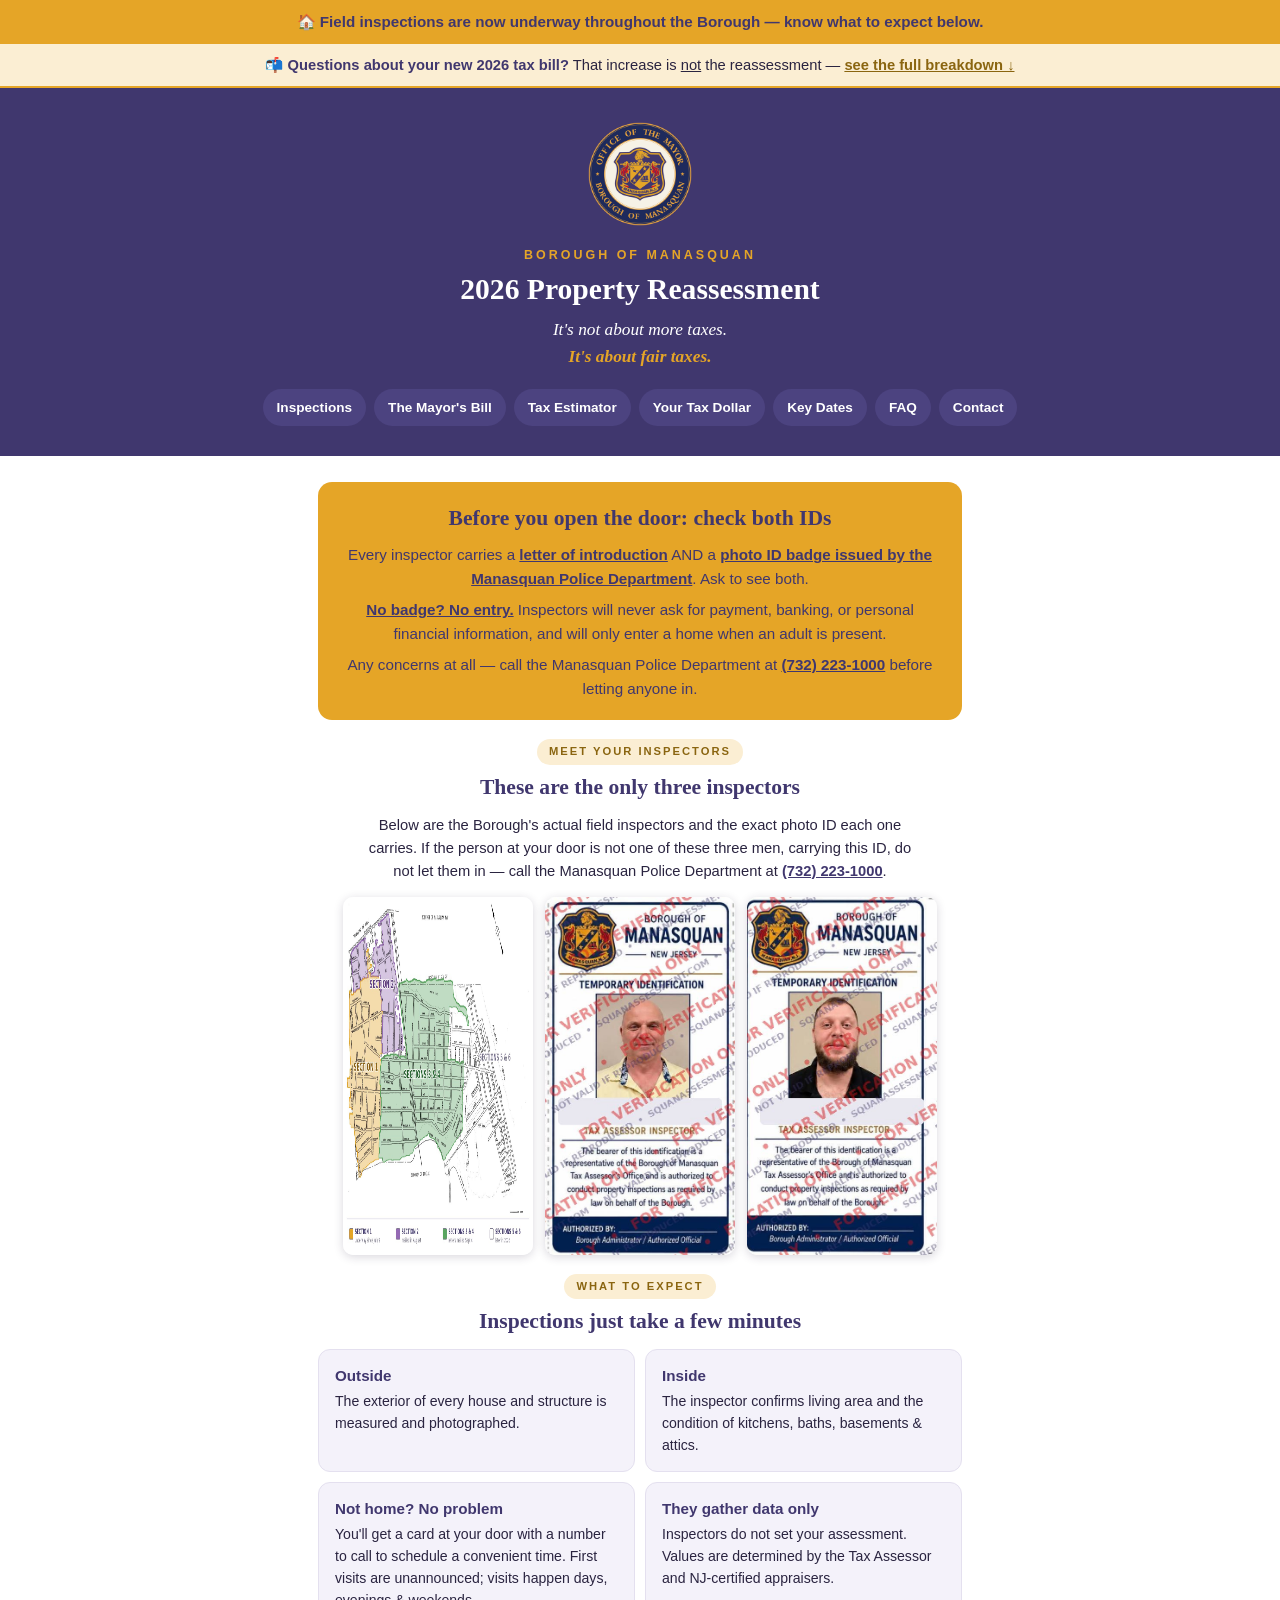
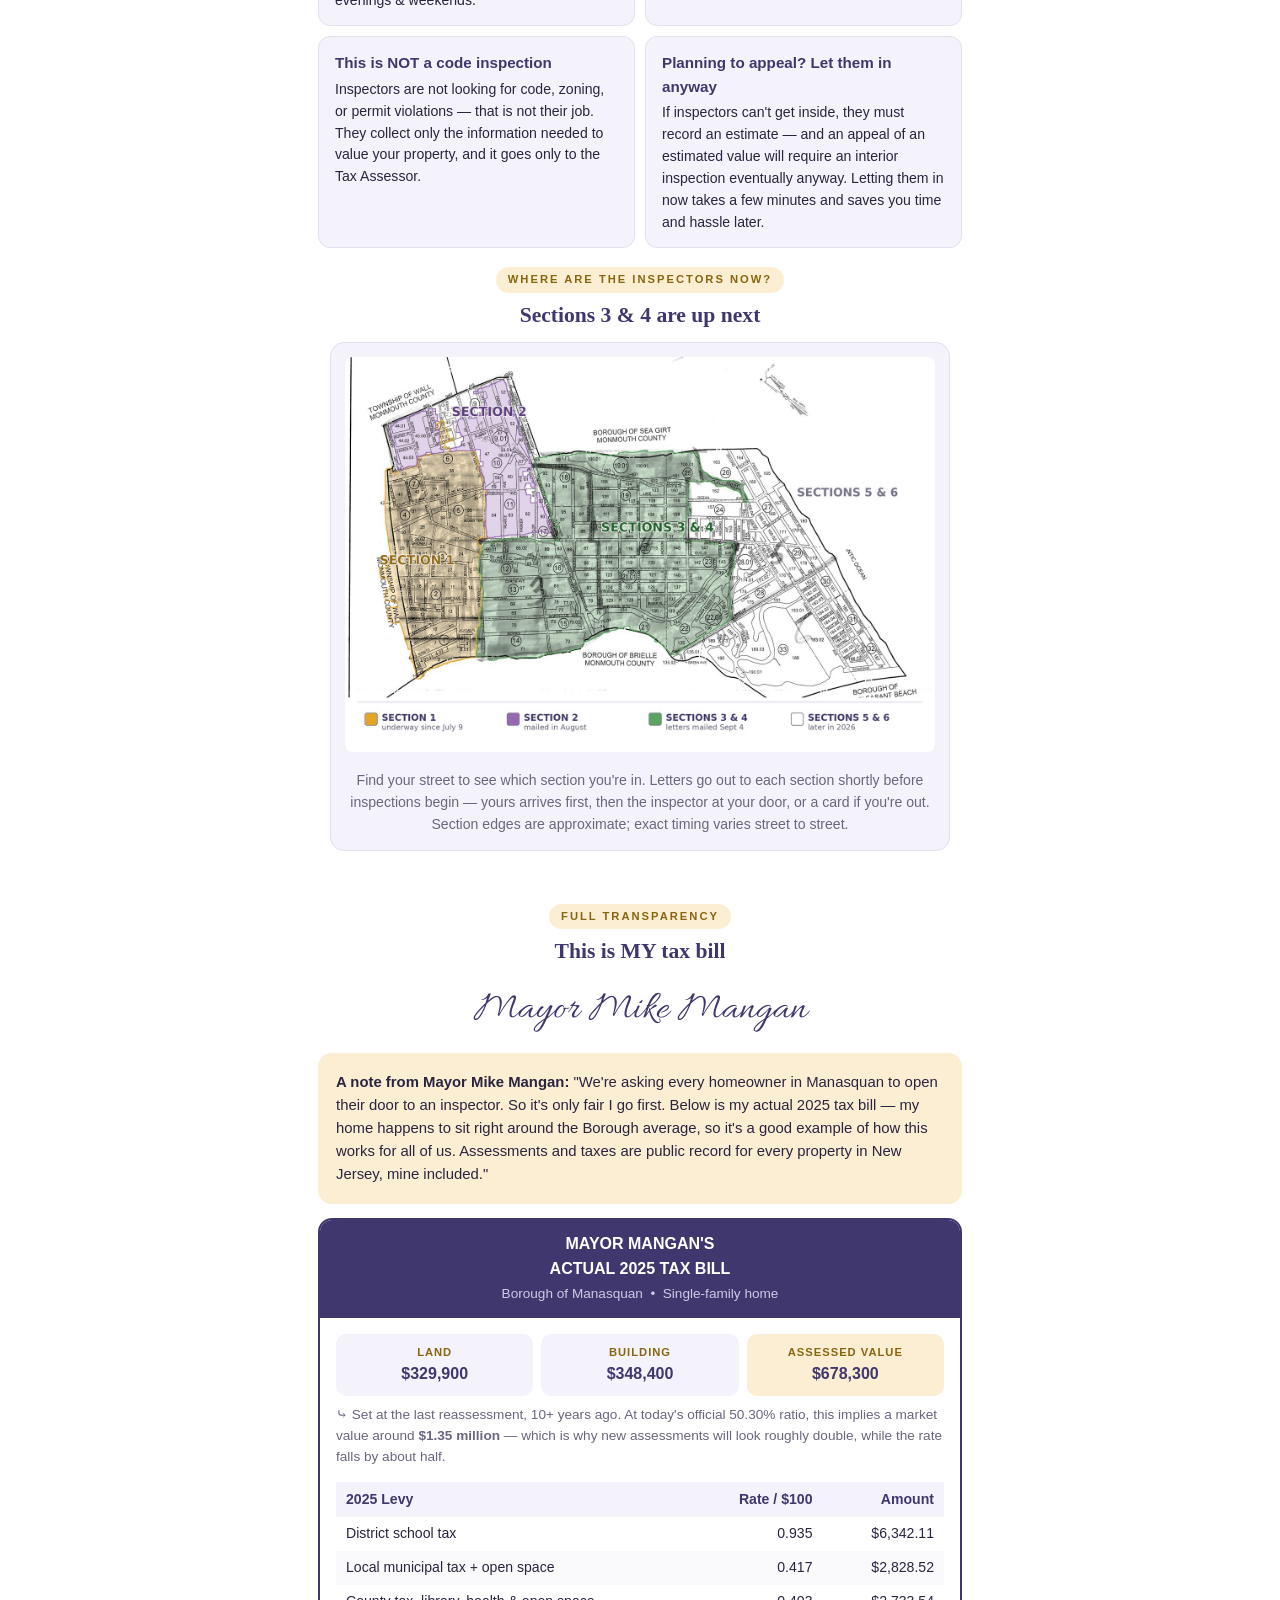
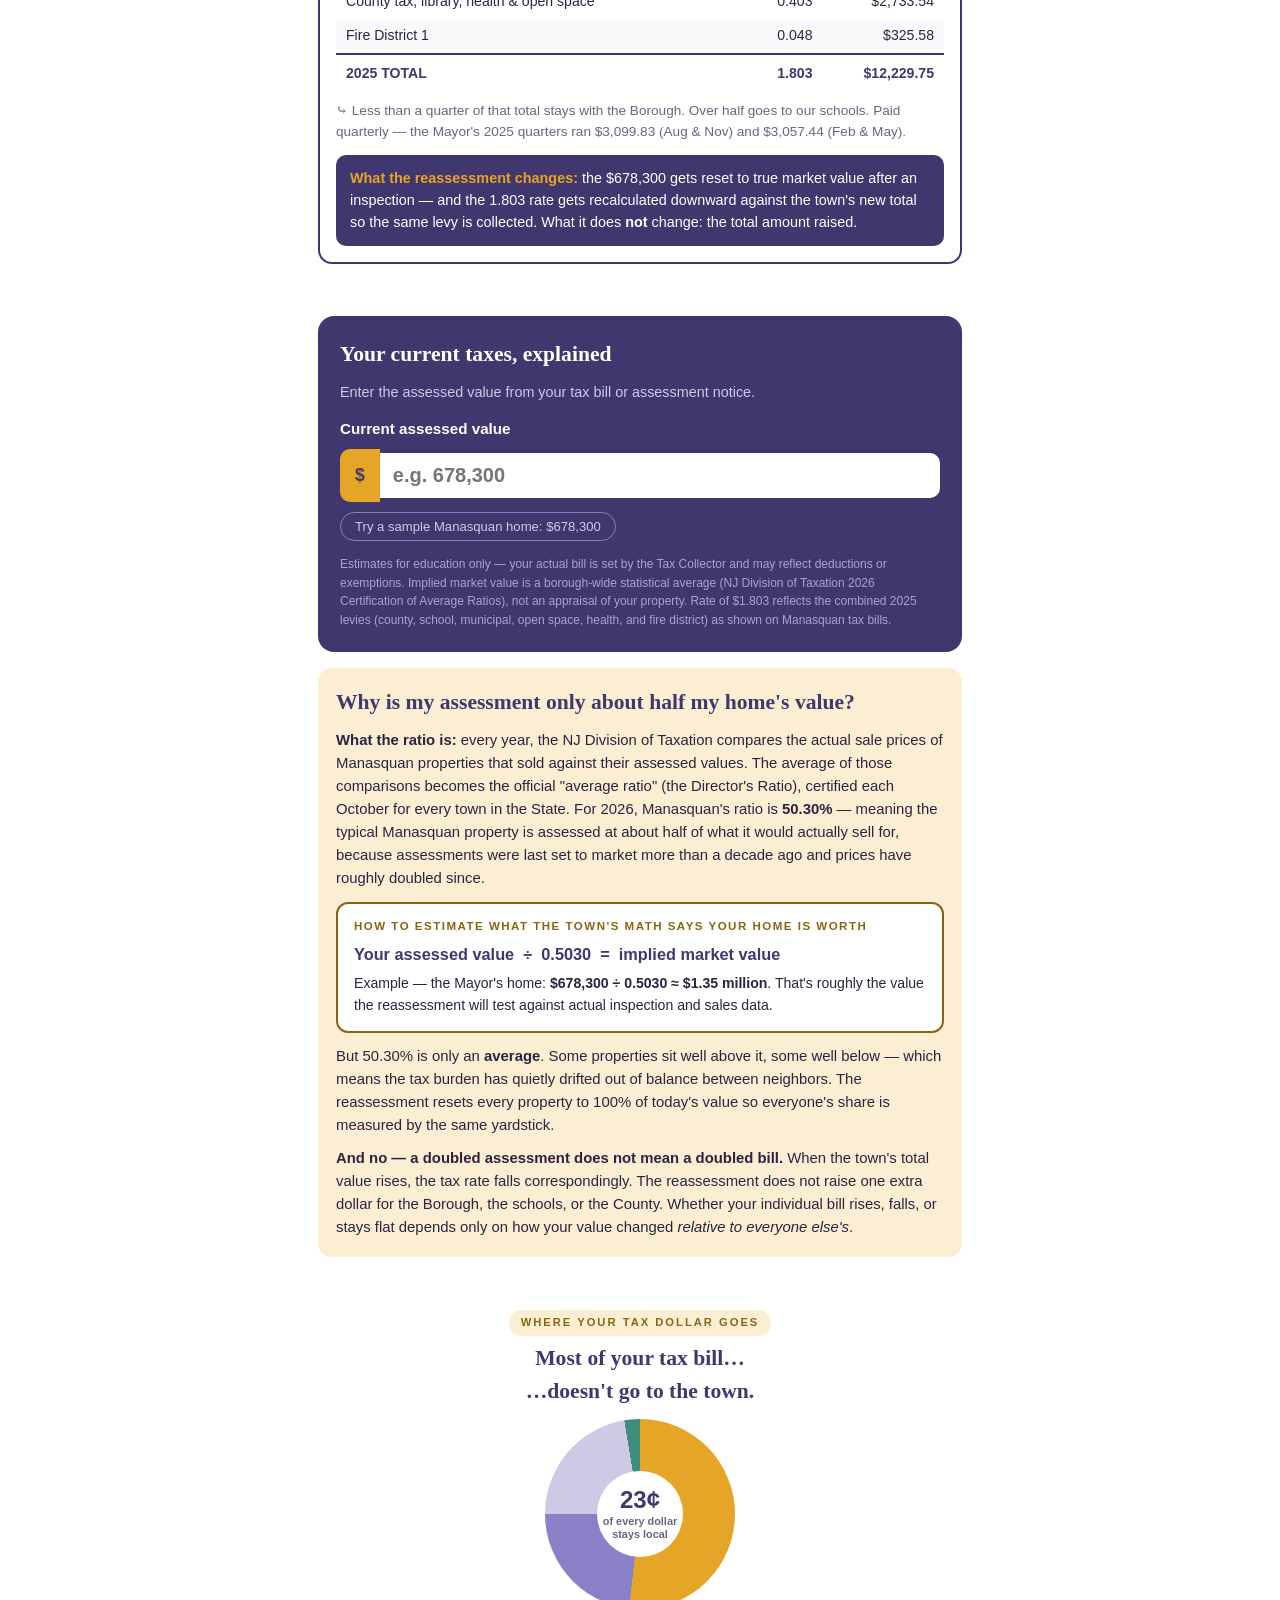
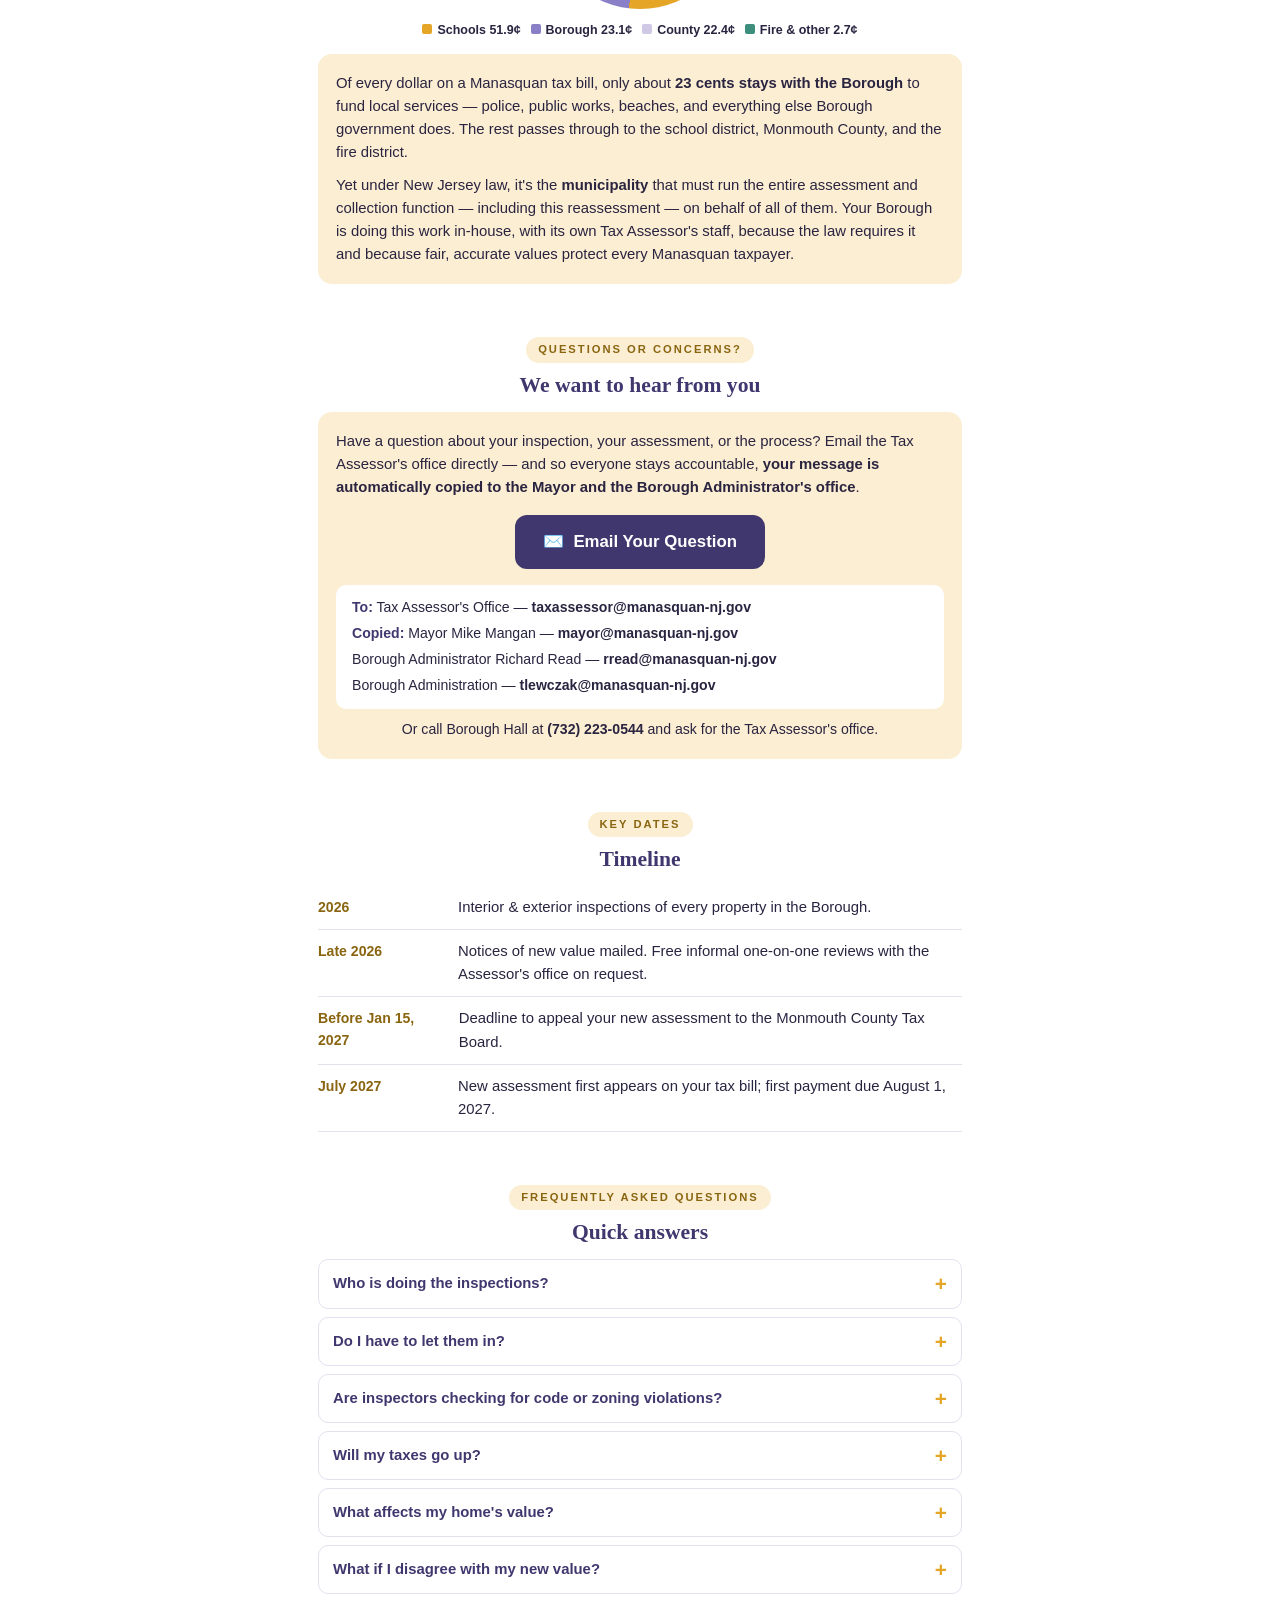
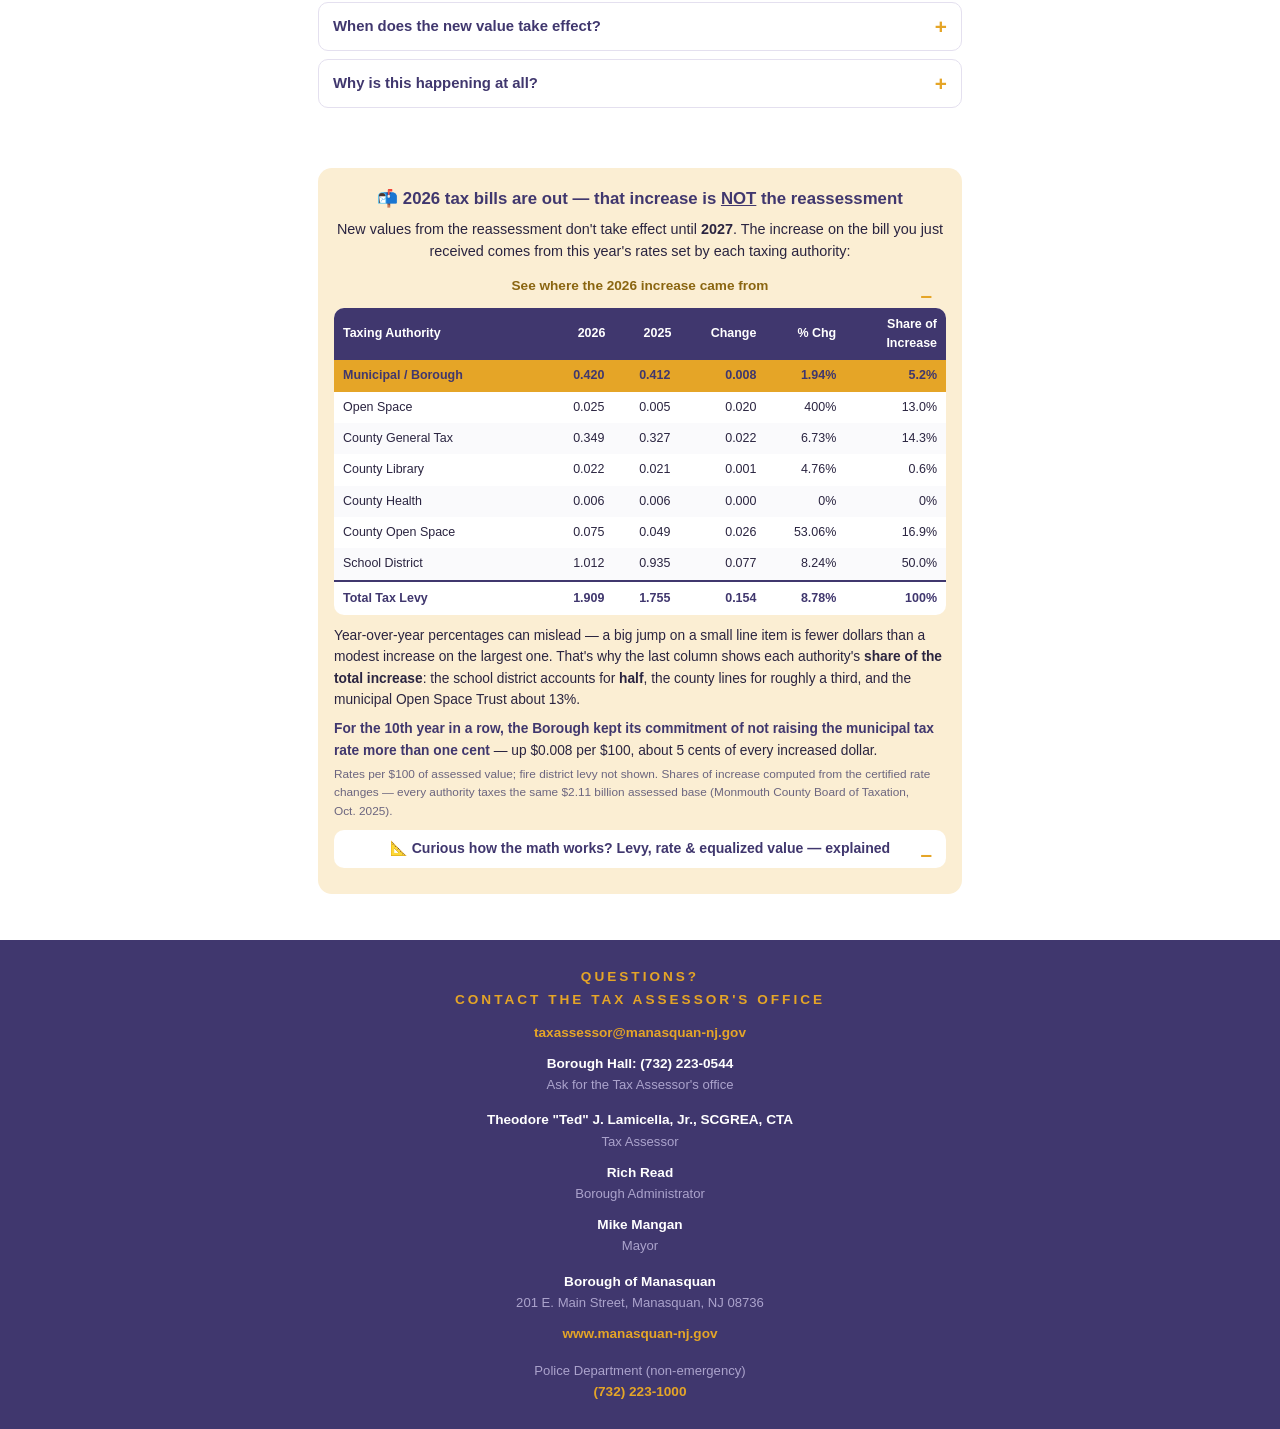
==== commit 1e9493e3: "Add files via upload" ====
--- a/index.html
+++ b/index.html
@@ -134,7 +134,7 @@
     <h2>These are the only three inspectors</h2>
     <p style="font-size:.92rem;max-width:560px;margin:0 auto 14px;">Below are the Borough's actual field inspectors and the exact photo ID each one carries. If the person at your door is not one of these three men, carrying this ID, do not let them in — call the Manasquan Police Department at <a href="tel:7322231000" style="color:var(--navy);font-weight:800;">(732)&nbsp;223-1000</a>.</p>
     <div style="display:flex;flex-wrap:wrap;justify-content:center;gap:12px;max-width:640px;margin:0 auto;">
-      <img src="[data-uri]" alt="Manasquan Tax Assessor Inspector ID badge" style="width:min(190px,44vw);border-radius:10px;box-shadow:0 2px 10px rgba(42,36,64,.18);">
+      <img src="[data-uri]